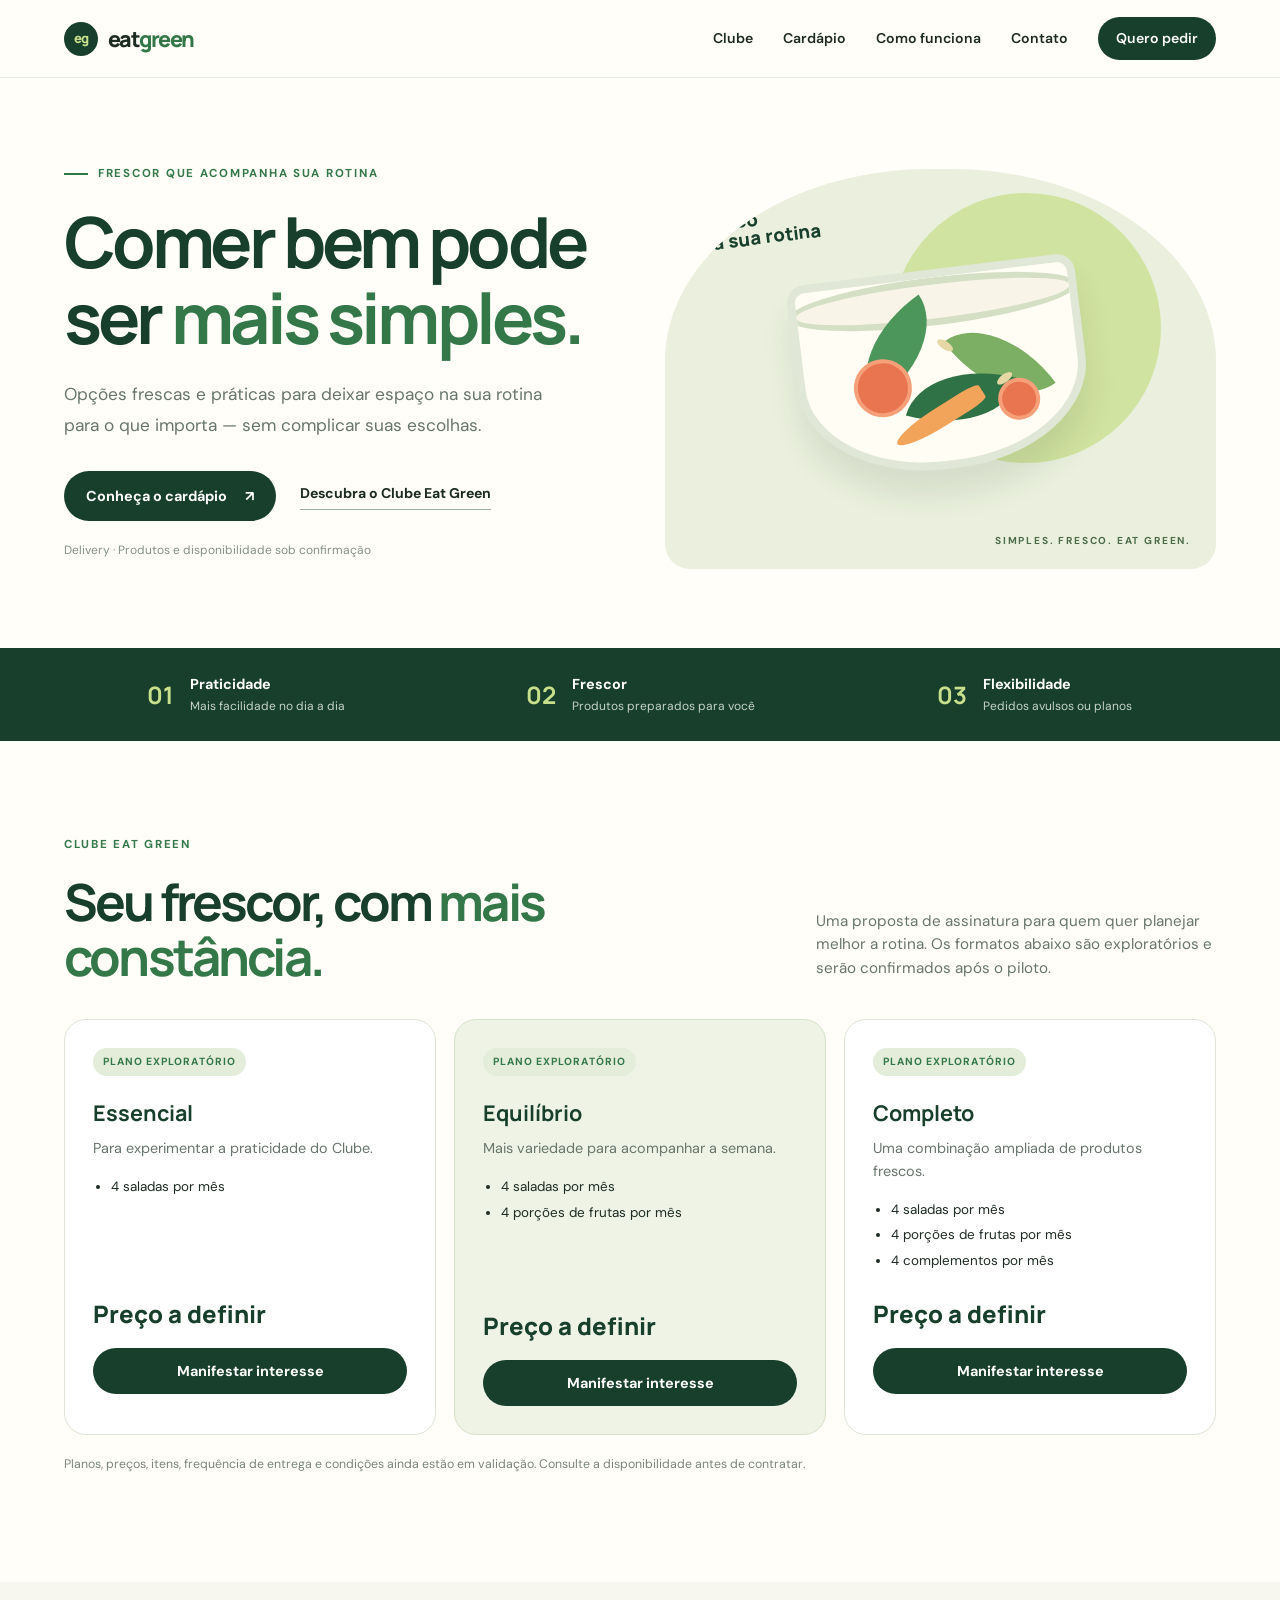
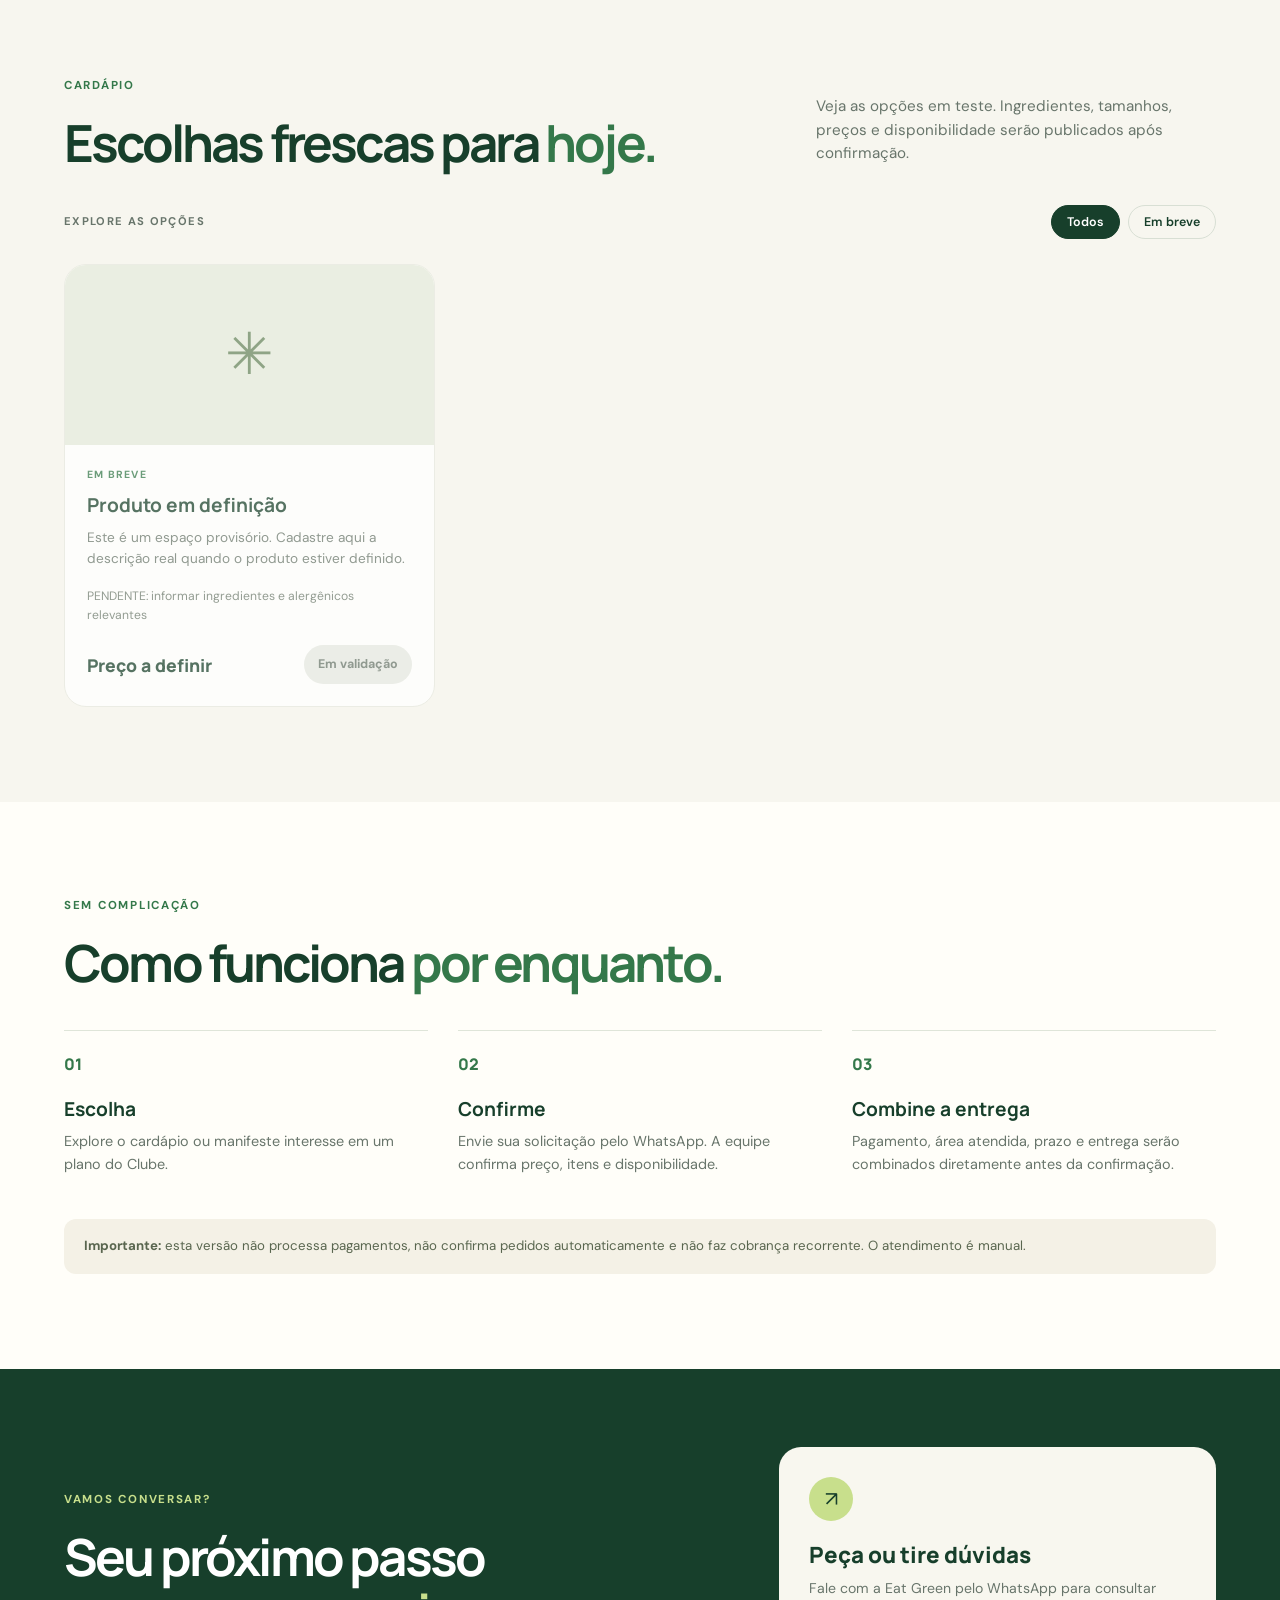
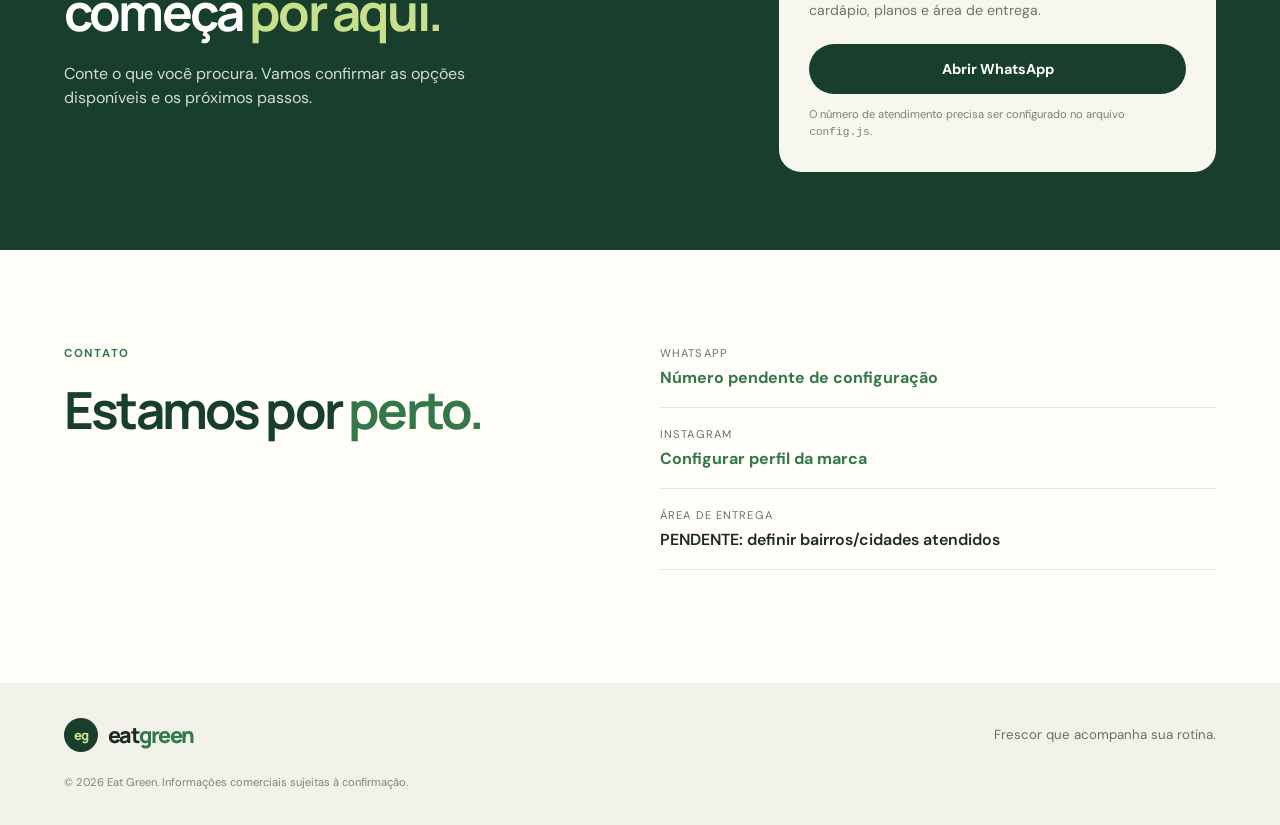
==== index.html @ 0ed33fb6 "Add files via upload" ====
<!doctype html>
<html lang="pt-BR">
<head>
  <meta charset="utf-8">
  <meta name="viewport" content="width=device-width, initial-scale=1">
  <meta name="theme-color" content="#173f2b">
  <meta name="description" content="Eat Green — alimentação fresca para facilitar sua rotina.">
  <title>Eat Green | Fresco, prático, do seu jeito</title>
  <link rel="manifest" href="./manifest.webmanifest">
  <link rel="icon" href="./assets/icon.svg" type="image/svg+xml">
  <link rel="stylesheet" href="./styles.css">
</head>
<body>
  <header class="site-header">
    <a class="brand" href="#inicio" aria-label="Eat Green - início">
      <span class="brand-mark" aria-hidden="true">eg</span>
      <span>eat<span class="brand-green">green</span></span>
    </a>
    <button class="menu-toggle" id="menuToggle" aria-label="Abrir menu" aria-expanded="false">☰</button>
    <nav id="mainNav" class="main-nav">
      <a href="#clube">Clube</a>
      <a href="#cardapio">Cardápio</a>
      <a href="#como-funciona">Como funciona</a>
      <a href="#contato">Contato</a>
      <a class="nav-cta" href="#pedido">Quero pedir</a>
    </nav>
  </header>

  <main>
    <section class="hero section-wrap" id="inicio">
      <div class="hero-copy">
        <p class="eyebrow"><span class="eyebrow-line"></span> FRESCOR QUE ACOMPANHA SUA ROTINA</p>
        <h1>Comer bem pode ser <em>mais simples.</em></h1>
        <p class="hero-text">Opções frescas e práticas para deixar espaço na sua rotina para o que importa — sem complicar suas escolhas.</p>
        <div class="hero-actions">
          <a class="button button-primary" href="#cardapio">Conheça o cardápio <span aria-hidden="true">↗</span></a>
          <a class="text-link" href="#clube">Descubra o Clube Eat Green</a>
        </div>
        <p class="small-note">Delivery · Produtos e disponibilidade sob confirmação</p>
      </div>
      <div class="hero-art" aria-label="Ilustração de uma tigela com folhas e vegetais frescos" role="img">
        <div class="sun-shape"></div>
        <div class="art-label">fresco<br>na sua rotina</div>
        <div class="bowl">
          <div class="leaf leaf-a"></div><div class="leaf leaf-b"></div><div class="leaf leaf-c"></div>
          <div class="tomato tomato-a"></div><div class="tomato tomato-b"></div>
          <div class="carrot"></div><div class="seed seed-a"></div><div class="seed seed-b"></div>
        </div>
        <div class="art-caption">SIMPLES. FRESCO. EAT GREEN.</div>
      </div>
    </section>

    <section class="value-strip">
      <div><span class="value-number">01</span><span><strong>Praticidade</strong><small>Mais facilidade no dia a dia</small></span></div>
      <div><span class="value-number">02</span><span><strong>Frescor</strong><small>Produtos preparados para você</small></span></div>
      <div><span class="value-number">03</span><span><strong>Flexibilidade</strong><small>Pedidos avulsos ou planos</small></span></div>
    </section>

    <section class="section-wrap section-block" id="clube">
      <div class="section-heading">
        <div><p class="eyebrow">CLUBE EAT GREEN</p><h2>Seu frescor, com <em>mais constância.</em></h2></div>
        <p class="section-intro">Uma proposta de assinatura para quem quer planejar melhor a rotina. Os formatos abaixo são exploratórios e serão confirmados após o piloto.</p>
      </div>
      <div class="plan-grid" id="plansGrid" aria-live="polite"></div>
      <p class="disclaimer">Planos, preços, itens, frequência de entrega e condições ainda estão em validação. Consulte a disponibilidade antes de contratar.</p>
    </section>

    <section class="menu-section" id="cardapio">
      <div class="section-wrap section-block">
        <div class="section-heading">
          <div><p class="eyebrow">CARDÁPIO</p><h2>Escolhas frescas para <em>hoje.</em></h2></div>
          <p class="section-intro">Veja as opções em teste. Ingredientes, tamanhos, preços e disponibilidade serão publicados após confirmação.</p>
        </div>
        <div class="filter-row">
          <span class="filter-label">EXPLORE AS OPÇÕES</span>
          <div class="filter-buttons" id="categoryFilters"></div>
        </div>
        <div class="product-grid" id="productsGrid" aria-live="polite"></div>
      </div>
    </section>

    <section class="how-section section-wrap section-block" id="como-funciona">
      <p class="eyebrow">SEM COMPLICAÇÃO</p>
      <h2>Como funciona <em>por enquanto.</em></h2>
      <div class="steps-grid">
        <article class="step"><span>01</span><h3>Escolha</h3><p>Explore o cardápio ou manifeste interesse em um plano do Clube.</p></article>
        <article class="step"><span>02</span><h3>Confirme</h3><p>Envie sua solicitação pelo WhatsApp. A equipe confirma preço, itens e disponibilidade.</p></article>
        <article class="step"><span>03</span><h3>Combine a entrega</h3><p>Pagamento, área atendida, prazo e entrega serão combinados diretamente antes da confirmação.</p></article>
      </div>
      <div class="notice"><strong>Importante:</strong> esta versão não processa pagamentos, não confirma pedidos automaticamente e não faz cobrança recorrente. O atendimento é manual.</div>
    </section>

    <section class="order-section" id="pedido">
      <div class="section-wrap order-inner">
        <div><p class="eyebrow">VAMOS CONVERSAR?</p><h2>Seu próximo passo<br>começa <em>por aqui.</em></h2><p>Conte o que você procura. Vamos confirmar as opções disponíveis e os próximos passos.</p></div>
        <div class="order-card"><div class="order-icon">↗</div><h3>Peça ou tire dúvidas</h3><p>Fale com a Eat Green pelo WhatsApp para consultar cardápio, planos e área de entrega.</p><a class="button button-light" id="mainWhatsApp" href="#" target="_blank" rel="noopener">Abrir WhatsApp</a><small>O número de atendimento precisa ser configurado no arquivo <code>config.js</code>.</small></div>
      </div>
    </section>

    <section class="contact-section section-wrap section-block" id="contato">
      <div><p class="eyebrow">CONTATO</p><h2>Estamos por <em>perto.</em></h2></div>
      <div class="contact-details"><p><span>WhatsApp</span><a id="contactWhatsApp" href="#">Configurar número de atendimento</a></p><p><span>Instagram</span><a id="instagramLink" href="#" target="_blank" rel="noopener">Configurar perfil da marca</a></p><p><span>Área de entrega</span><strong id="deliveryArea">Informação pendente</strong></p></div>
    </section>
  </main>

  <footer class="site-footer"><a class="brand footer-brand" href="#inicio"><span class="brand-mark">eg</span><span>eat<span class="brand-green">green</span></span></a><p>Frescor que acompanha sua rotina.</p><small>© <span id="year"></span> Eat Green. Informações comerciais sujeitas à confirmação.</small></footer>
  <script src="./config.js"></script>
  <script src="./app.js"></script>
</body>
</html>
---- styles.css ----
@import url('https://fonts.googleapis.com/css2?family=DM+Sans:wght@400;500;600;700&family=Manrope:wght@400;500;600;700;800&display=swap');
:root{--forest:#173f2b;--green:#34784a;--lime:#c8df8c;--cream:#f7f6ef;--paper:#fffef9;--ink:#1d2b22;--muted:#68756b;--line:#dfe5d9;--orange:#f1a45d;--radius:22px}
*{box-sizing:border-box}html{scroll-behavior:smooth;scroll-padding-top:85px}body{margin:0;background:var(--paper);color:var(--ink);font-family:'DM Sans',Arial,sans-serif;line-height:1.55}a{color:inherit;text-decoration:none}.site-header{height:78px;padding:0 max(5vw,24px);display:flex;align-items:center;justify-content:space-between;background:rgba(255,254,249,.95);border-bottom:1px solid #e9ece5;position:sticky;top:0;z-index:10;backdrop-filter:blur(12px)}.brand{display:flex;align-items:center;gap:10px;font-family:Manrope,sans-serif;font-weight:800;font-size:1.35rem;letter-spacing:-.07em}.brand-green{color:var(--green)}.brand-mark{display:grid;place-items:center;background:var(--forest);color:var(--lime);border-radius:50%;width:34px;height:34px;font-size:.82rem;letter-spacing:-.08em}.main-nav{display:flex;align-items:center;gap:30px;font-size:.88rem;font-weight:600}.main-nav a:not(.nav-cta):hover,.text-link:hover{color:var(--green)}.nav-cta{background:var(--forest);color:white;padding:11px 18px;border-radius:99px}.menu-toggle{display:none;border:0;background:none;font-size:1.5rem;color:var(--forest)}.section-wrap{width:min(1160px,90%);margin-inline:auto}.hero{min-height:570px;padding:76px 0 65px;display:grid;grid-template-columns:1fr 1fr;align-items:center;gap:50px}.eyebrow{display:flex;align-items:center;gap:10px;font-size:.72rem;font-weight:700;letter-spacing:.15em;color:var(--green);margin:0 0 20px}.eyebrow-line{height:2px;width:24px;background:var(--green)}h1,h2,h3,p{margin-top:0}h1,h2{font-family:Manrope,sans-serif;letter-spacing:-.055em;line-height:1.08;color:var(--forest)}h1{font-size:clamp(3rem,5.5vw,5.2rem);max-width:590px;margin-bottom:24px}h1 em,h2 em{font-style:normal;color:var(--green)}.hero-text{font-size:1.08rem;max-width:480px;color:var(--muted);line-height:1.8}.hero-actions{display:flex;align-items:center;gap:24px;flex-wrap:wrap;margin:30px 0 20px}.button{display:inline-flex;align-items:center;justify-content:center;gap:18px;border-radius:100px;padding:14px 22px;font-weight:700;font-size:.9rem;transition:transform .2s,background .2s}.button:hover{transform:translateY(-2px)}.button-primary{background:var(--forest);color:white}.button-primary:hover{background:var(--green)}.text-link{font-weight:700;font-size:.88rem;border-bottom:1px solid #9eafa0;padding-bottom:4px}.small-note{font-size:.75rem;color:#849086}.hero-art{min-height:400px;background:#eaf0dd;border-radius:48% 48% 25px 25px;position:relative;display:grid;place-items:center;overflow:hidden}.sun-shape{position:absolute;width:270px;height:270px;border-radius:50%;background:var(--lime);right:10%;top:6%;opacity:.75}.bowl{position:relative;width:290px;height:200px;background:#fffdf4;border:8px solid #e1e7d6;border-radius:18px 18px 48% 48%;transform:rotate(-7deg);box-shadow:0 25px 30px #233b251a;z-index:2;overflow:hidden}.bowl:after{content:"";position:absolute;left:-8px;right:-8px;top:0;height:34px;border-radius:50%;background:#f8f5e8;border:7px solid #d5dfc6}.leaf{position:absolute;background:#4d965b;border-radius:100% 0 100% 0;width:100px;height:65px;z-index:2}.leaf-a{top:35px;left:45px;transform:rotate(-28deg)}.leaf-b{top:60px;right:28px;transform:rotate(60deg);background:#7caf64}.leaf-c{top:90px;left:105px;transform:rotate(22deg);background:#2f7245}.tomato{position:absolute;width:58px;height:58px;border-radius:50%;background:#e87550;z-index:3;border:4px solid #f6a079}.tomato-a{top:75px;left:48px}.tomato-b{top:110px;right:42px;width:42px;height:42px}.carrot{position:absolute;z-index:3;width:100px;height:20px;background:#f3a45b;transform:rotate(-25deg);top:130px;left:80px;border-radius:50% 20% 20% 50%}.seed{position:absolute;width:18px;height:8px;background:#e6d8a5;border-radius:100%;z-index:4}.seed-a{top:65px;left:135px;transform:rotate(40deg)}.seed-b{top:105px;left:190px;transform:rotate(-30deg)}.art-label{position:absolute;top:40px;left:35px;color:var(--forest);font:800 1.15rem/1.05 Manrope,sans-serif;transform:rotate(-7deg);z-index:4}.art-caption{position:absolute;bottom:20px;right:25px;font-size:.63rem;font-weight:700;letter-spacing:.18em;color:#4c6b4b}.value-strip{background:var(--forest);color:white;padding:25px max(5vw,24px);display:grid;grid-template-columns:repeat(3,1fr);gap:30px}.value-strip>div{display:flex;align-items:center;gap:16px;justify-content:center}.value-number{color:var(--lime);font:700 1.5rem Manrope,sans-serif}.value-strip strong,.value-strip small{display:block}.value-strip strong{font-size:.9rem}.value-strip small{color:#c6d3c6;font-size:.75rem;margin-top:2px}.section-block{padding-top:95px;padding-bottom:95px}.section-heading{display:flex;align-items:end;justify-content:space-between;gap:50px;margin-bottom:35px}.section-heading h2,.how-section h2,.contact-section h2,.order-inner h2{font-size:clamp(2.3rem,4vw,3.5rem);margin-bottom:0}.section-intro{max-width:400px;color:var(--muted);font-size:.95rem;margin-bottom:4px}.plan-grid{display:grid;grid-template-columns:repeat(3,1fr);gap:18px}.plan-card{border:1px solid var(--line);border-radius:var(--radius);padding:28px;background:white;display:flex;flex-direction:column;min-height:280px}.plan-card.featured{background:#eef3e6;border-color:#d6e2c7}.plan-top{display:flex;justify-content:space-between;align-items:center;gap:8px}.plan-tag{font-size:.65rem;letter-spacing:.1em;font-weight:700;color:var(--green);background:#e3edda;border-radius:99px;padding:6px 10px}.plan-card h3{font:700 1.35rem Manrope,sans-serif;color:var(--forest);margin:22px 0 10px}.plan-card p{color:var(--muted);font-size:.9rem}.plan-includes{font-size:.84rem;line-height:1.9;padding-left:18px;margin:0 0 24px}.plan-price{font:800 1.5rem Manrope,sans-serif;color:var(--forest);margin-top:auto}.plan-price small{font:400 .75rem 'DM Sans',sans-serif;color:var(--muted)}.plan-card .button{margin-top:18px;width:100%;padding:12px}.disclaimer{font-size:.77rem;color:#7a857b;margin-top:20px}.menu-section{background:var(--cream)}.filter-row{display:flex;justify-content:space-between;align-items:center;gap:20px;margin-bottom:25px}.filter-label{font-size:.7rem;font-weight:700;letter-spacing:.12em;color:var(--muted)}.filter-buttons{display:flex;gap:8px;flex-wrap:wrap}.filter-button{border:1px solid #d8dfd4;background:transparent;color:var(--forest);padding:8px 15px;border-radius:99px;font:600 .78rem 'DM Sans',sans-serif;cursor:pointer}.filter-button.active,.filter-button:hover{background:var(--forest);color:white;border-color:var(--forest)}.product-grid{display:grid;grid-template-columns:repeat(3,1fr);gap:20px}.product-card{background:white;border:1px solid #e6e8df;border-radius:var(--radius);overflow:hidden;display:flex;flex-direction:column}.product-image{height:180px;background:#e5ebdc;display:grid;place-items:center;overflow:hidden}.product-image img{width:100%;height:100%;object-fit:cover}.placeholder-art{font-size:3.6rem;color:#66845c}.product-body{padding:22px;display:flex;flex-direction:column;flex:1}.product-category{font-size:.65rem;font-weight:700;letter-spacing:.12em;color:var(--green);text-transform:uppercase}.product-body h3{font:700 1.2rem Manrope,sans-serif;color:var(--forest);margin:9px 0}.product-body p{font-size:.85rem;color:var(--muted);margin-bottom:18px}.product-meta{font-size:.76rem;color:#6c796d;margin-bottom:20px}.product-bottom{display:flex;align-items:center;justify-content:space-between;gap:10px;margin-top:auto}.product-price{font:800 1.1rem Manrope,sans-serif;color:var(--forest)}.product-bottom .button{padding:10px 14px;font-size:.78rem}.product-card.unavailable{opacity:.72}.product-card.unavailable .button{background:#e6e9e3;color:#68756b;pointer-events:none}.empty-state{color:var(--muted);padding:35px;border:1px dashed var(--line);border-radius:var(--radius);grid-column:1/-1}.how-section h2{margin-bottom:40px}.steps-grid{display:grid;grid-template-columns:repeat(3,1fr);gap:30px}.step{border-top:1px solid var(--line);padding-top:22px}.step>span{font:800 1rem Manrope,sans-serif;color:var(--green)}.step h3{font:700 1.2rem Manrope,sans-serif;color:var(--forest);margin:18px 0 8px}.step p{color:var(--muted);font-size:.9rem}.notice{margin-top:30px;background:#f4f1e6;border-radius:12px;padding:17px 20px;color:#59664f;font-size:.83rem}.order-section{background:var(--forest);color:white}.order-inner{padding-top:78px;padding-bottom:78px;display:grid;grid-template-columns:1.2fr .8fr;gap:60px;align-items:center}.order-inner .eyebrow{color:var(--lime)}.order-inner h2{color:white}.order-inner h2 em{color:var(--lime)}.order-inner>div:first-child>p:last-child{color:#d1ddd1;max-width:430px;margin-top:22px}.order-card{background:#f8f7ef;color:var(--forest);border-radius:var(--radius);padding:30px}.order-icon{width:44px;height:44px;background:var(--lime);display:grid;place-items:center;border-radius:50%;font-size:1.3rem}.order-card h3{font:800 1.4rem Manrope,sans-serif;margin:18px 0 8px}.order-card p{font-size:.88rem;color:var(--muted)}.button-light{background:var(--forest);color:white;width:100%;margin:8px 0 12px}.order-card small{display:block;font-size:.7rem;color:#778275}.contact-section{display:grid;grid-template-columns:1fr 1fr;gap:40px}.contact-details p{border-bottom:1px solid var(--line);padding:0 0 16px;margin-bottom:18px}.contact-details span,.contact-details strong,.contact-details a{display:block}.contact-details span{font-size:.7rem;color:var(--muted);text-transform:uppercase;letter-spacing:.1em;margin-bottom:4px}.contact-details a{font-weight:700;color:var(--green)}.contact-details strong{font-weight:600}.site-footer{background:#f1f2e9;padding:35px max(5vw,24px);display:grid;grid-template-columns:1fr 1fr;align-items:center;gap:12px}.footer-brand{width:max-content}.site-footer p{margin:0;color:#657364;font-size:.83rem;text-align:right}.site-footer small{grid-column:1/-1;color:#7b857b;font-size:.7rem;margin-top:10px}
@media(max-width:800px){.site-header{height:68px}.menu-toggle{display:block}.main-nav{display:none;position:absolute;left:0;right:0;top:68px;background:var(--paper);padding:20px 5%;border-bottom:1px solid var(--line);flex-direction:column;align-items:stretch;gap:18px}.main-nav.open{display:flex}.main-nav .nav-cta{text-align:center}.hero{grid-template-columns:1fr;padding-top:55px;gap:35px}.hero-art{min-height:340px;grid-row:1}.hero-copy{grid-row:2}.hero h1{font-size:clamp(2.8rem,11vw,4.4rem)}.value-strip{grid-template-columns:1fr;gap:18px;padding-top:25px;padding-bottom:25px}.value-strip>div{justify-content:flex-start}.section-block{padding-top:65px;padding-bottom:65px}.section-heading{display:block}.section-intro{margin-top:20px}.plan-grid,.product-grid{grid-template-columns:1fr 1fr}.steps-grid{gap:18px}.order-inner{grid-template-columns:1fr;gap:30px;padding-top:60px;padding-bottom:60px}.contact-section{grid-template-columns:1fr;gap:25px}}
@media(max-width:520px){.section-wrap{width:88%}.hero{padding-top:35px}.hero-art{min-height:290px}.bowl{transform:scale(.82) rotate(-7deg)}.art-label{top:25px;left:22px}.section-heading h2,.how-section h2,.contact-section h2,.order-inner h2{font-size:2.35rem}.plan-grid,.product-grid,.steps-grid{grid-template-columns:1fr}.filter-row{align-items:flex-start;flex-direction:column}.plan-card{min-height:unset}.site-footer{grid-template-columns:1fr}.site-footer p{text-align:left}.site-footer small{grid-column:auto}.hero-actions{align-items:flex-start;flex-direction:column;gap:16px}.order-card{padding:24px}}
@media(prefers-reduced-motion:reduce){html{scroll-behavior:auto}*,*:before,*:after{transition:none!important}}
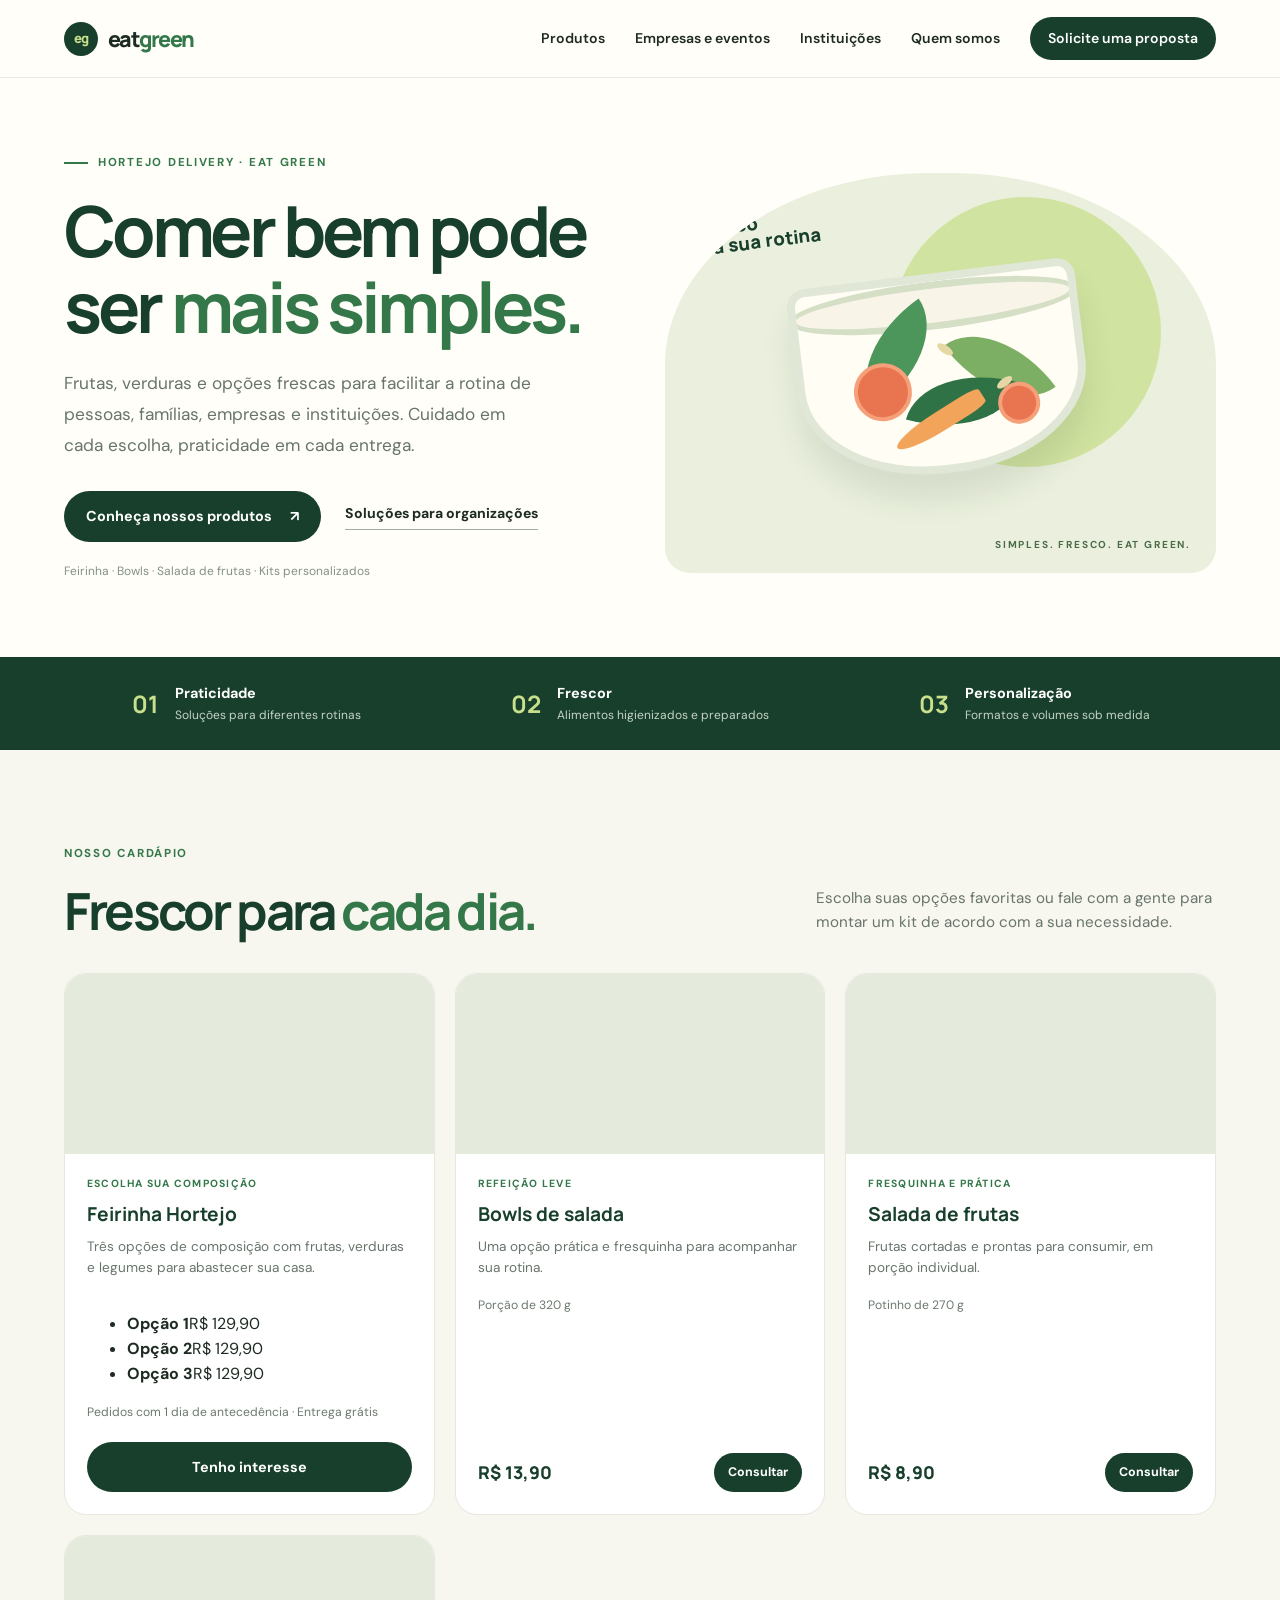
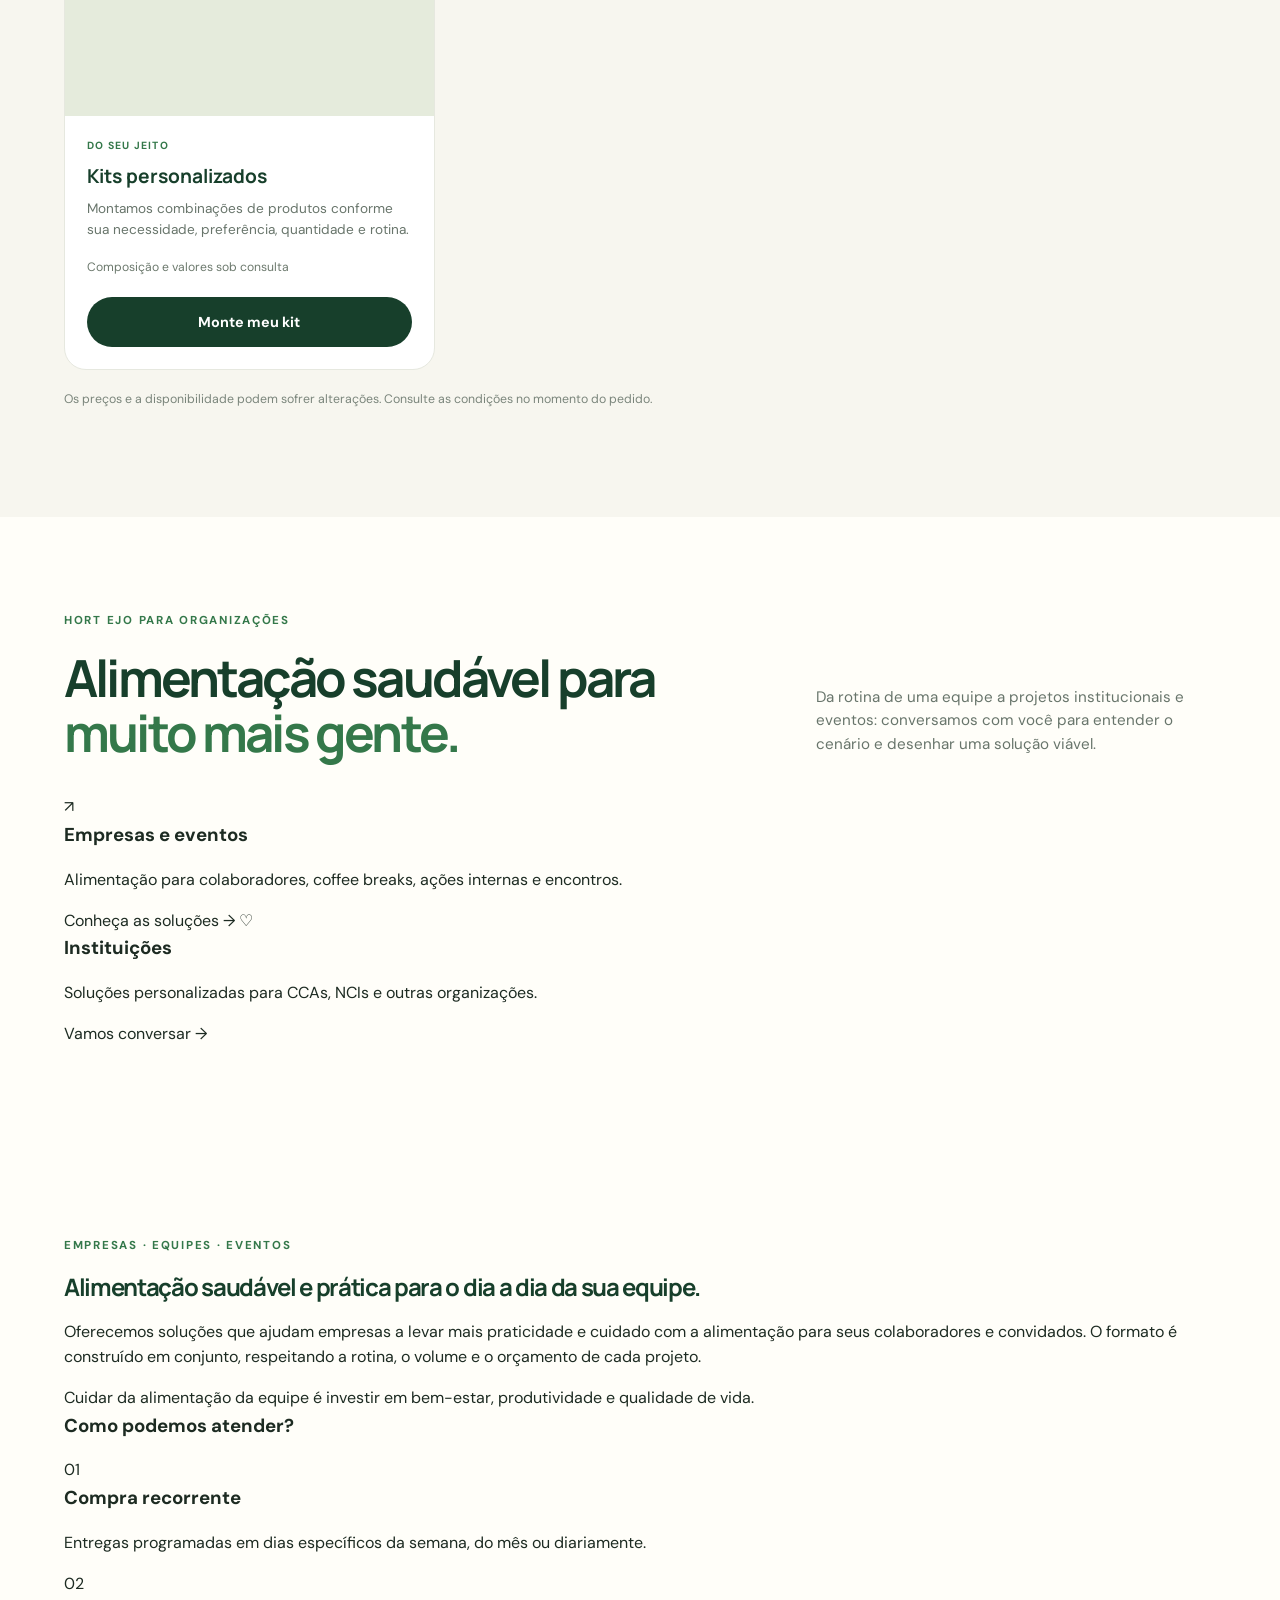
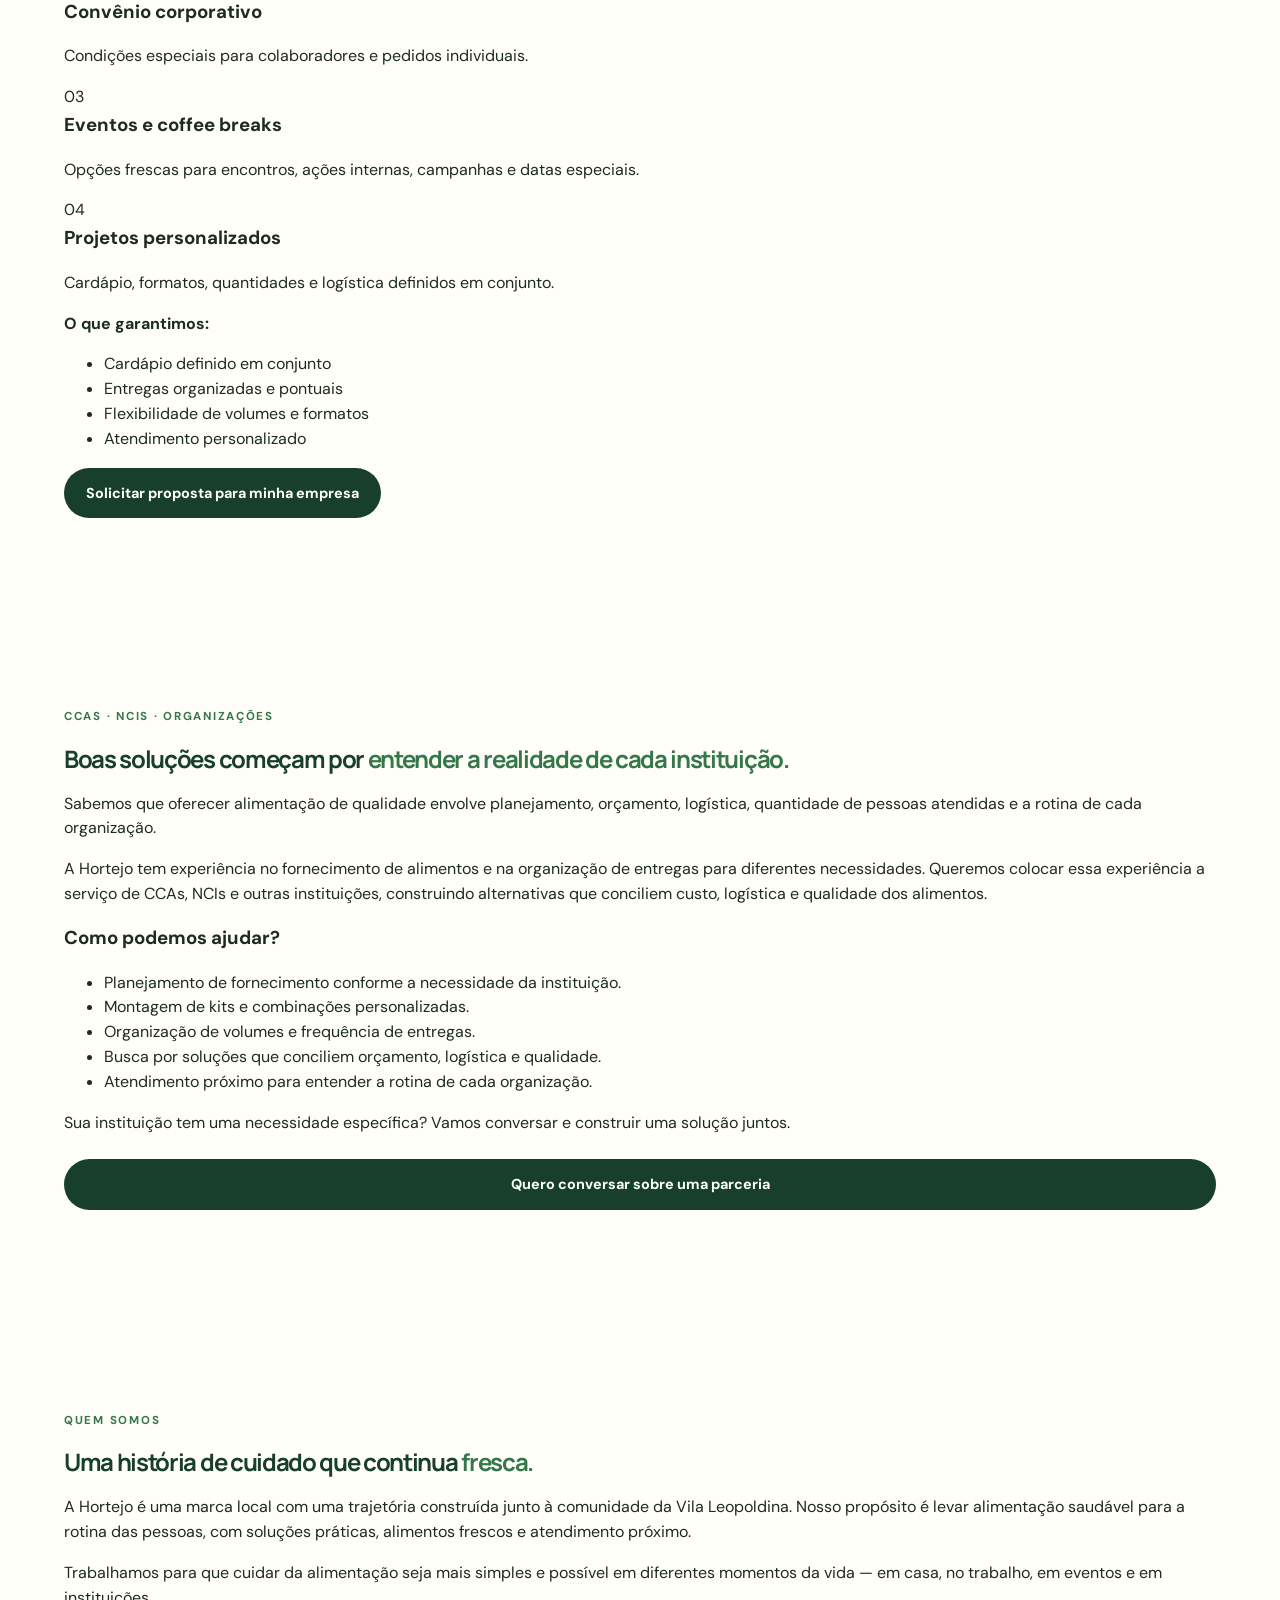
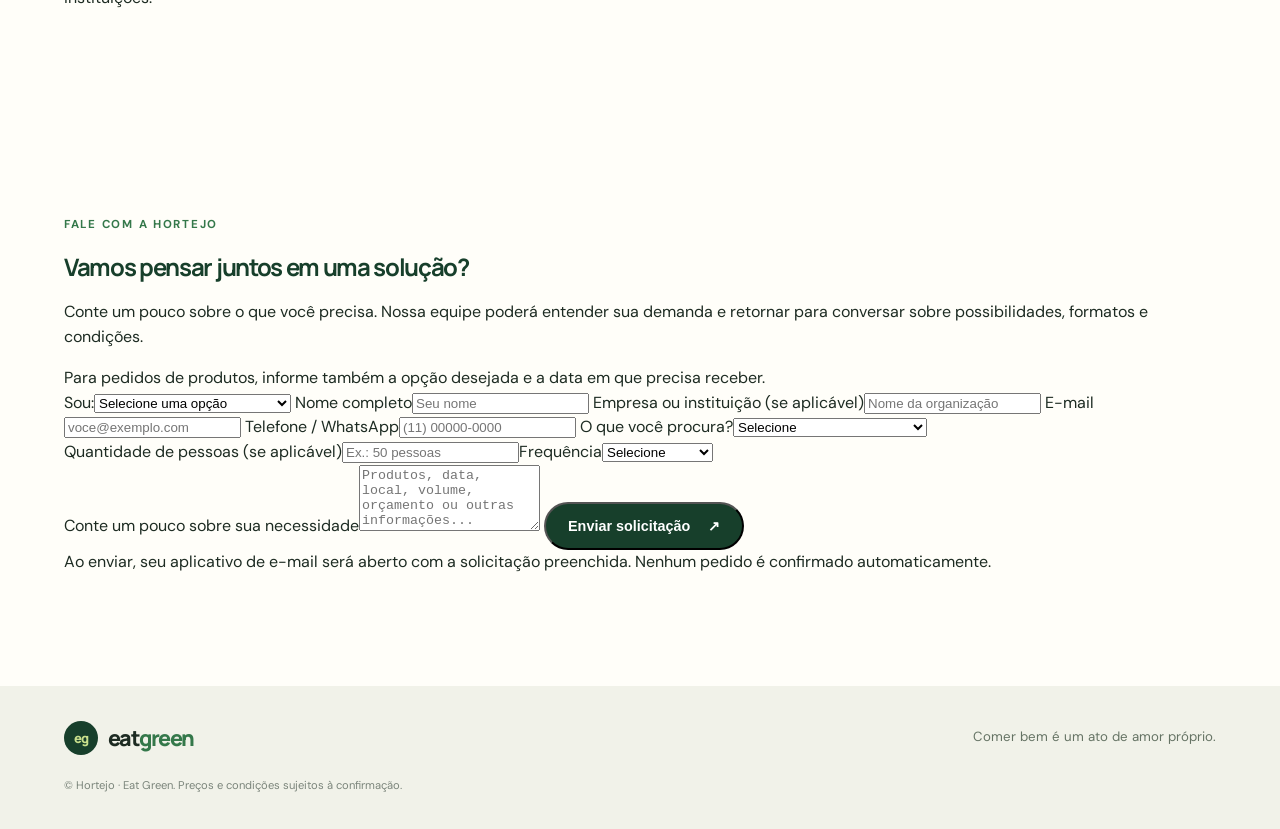
==== commit 86b9cd73: "Reestrutura site Eat Green para produtos e soluções comerciais" ====
--- a/index.html
+++ b/index.html
@@ -4,107 +4,133 @@
   <meta charset="utf-8">
   <meta name="viewport" content="width=device-width, initial-scale=1">
   <meta name="theme-color" content="#173f2b">
-  <meta name="description" content="Eat Green — alimentação fresca para facilitar sua rotina.">
-  <title>Eat Green | Fresco, prático, do seu jeito</title>
+  <meta name="description" content="Hortejo Eat Green: feirinha, bowls, saladas de frutas e soluções de alimentação para pessoas, empresas, eventos e instituições.">
+  <title>Eat Green | Comer bem pode ser mais simples</title>
   <link rel="manifest" href="./manifest.webmanifest">
   <link rel="icon" href="./assets/icon.svg" type="image/svg+xml">
   <link rel="stylesheet" href="./styles.css">
 </head>
 <body>
   <header class="site-header">
-    <a class="brand" href="#inicio" aria-label="Eat Green - início">
-      <span class="brand-mark" aria-hidden="true">eg</span>
-      <span>eat<span class="brand-green">green</span></span>
-    </a>
+    <a class="brand" href="#inicio" aria-label="Eat Green - início"><span class="brand-mark">eg</span><span>eat<span class="brand-green">green</span></span></a>
     <button class="menu-toggle" id="menuToggle" aria-label="Abrir menu" aria-expanded="false">☰</button>
     <nav id="mainNav" class="main-nav">
-      <a href="#clube">Clube</a>
-      <a href="#cardapio">Cardápio</a>
-      <a href="#como-funciona">Como funciona</a>
-      <a href="#contato">Contato</a>
-      <a class="nav-cta" href="#pedido">Quero pedir</a>
+      <a href="#produtos">Produtos</a>
+      <a href="#empresas">Empresas e eventos</a>
+      <a href="#instituicoes">Instituições</a>
+      <a href="#historia">Quem somos</a>
+      <a class="nav-cta" href="#proposta">Solicite uma proposta</a>
     </nav>
   </header>
 
   <main>
     <section class="hero section-wrap" id="inicio">
       <div class="hero-copy">
-        <p class="eyebrow"><span class="eyebrow-line"></span> FRESCOR QUE ACOMPANHA SUA ROTINA</p>
+        <p class="eyebrow"><span class="eyebrow-line"></span> HORTEJO DELIVERY · EAT GREEN</p>
         <h1>Comer bem pode ser <em>mais simples.</em></h1>
-        <p class="hero-text">Opções frescas e práticas para deixar espaço na sua rotina para o que importa — sem complicar suas escolhas.</p>
+        <p class="hero-text">Frutas, verduras e opções frescas para facilitar a rotina de pessoas, famílias, empresas e instituições. Cuidado em cada escolha, praticidade em cada entrega.</p>
         <div class="hero-actions">
-          <a class="button button-primary" href="#cardapio">Conheça o cardápio <span aria-hidden="true">↗</span></a>
-          <a class="text-link" href="#clube">Descubra o Clube Eat Green</a>
+          <a class="button button-primary" href="#produtos">Conheça nossos produtos <span aria-hidden="true">↗</span></a>
+          <a class="text-link" href="#solucoes">Soluções para organizações</a>
         </div>
-        <p class="small-note">Delivery · Produtos e disponibilidade sob confirmação</p>
+        <p class="small-note">Feirinha · Bowls · Salada de frutas · Kits personalizados</p>
       </div>
       <div class="hero-art" aria-label="Ilustração de uma tigela com folhas e vegetais frescos" role="img">
-        <div class="sun-shape"></div>
-        <div class="art-label">fresco<br>na sua rotina</div>
-        <div class="bowl">
-          <div class="leaf leaf-a"></div><div class="leaf leaf-b"></div><div class="leaf leaf-c"></div>
-          <div class="tomato tomato-a"></div><div class="tomato tomato-b"></div>
-          <div class="carrot"></div><div class="seed seed-a"></div><div class="seed seed-b"></div>
-        </div>
+        <div class="sun-shape"></div><div class="art-label">fresco<br>na sua rotina</div>
+        <div class="bowl"><div class="leaf leaf-a"></div><div class="leaf leaf-b"></div><div class="leaf leaf-c"></div><div class="tomato tomato-a"></div><div class="tomato tomato-b"></div><div class="carrot"></div><div class="seed seed-a"></div><div class="seed seed-b"></div></div>
         <div class="art-caption">SIMPLES. FRESCO. EAT GREEN.</div>
       </div>
     </section>
 
     <section class="value-strip">
-      <div><span class="value-number">01</span><span><strong>Praticidade</strong><small>Mais facilidade no dia a dia</small></span></div>
-      <div><span class="value-number">02</span><span><strong>Frescor</strong><small>Produtos preparados para você</small></span></div>
-      <div><span class="value-number">03</span><span><strong>Flexibilidade</strong><small>Pedidos avulsos ou planos</small></span></div>
+      <div><span class="value-number">01</span><span><strong>Praticidade</strong><small>Soluções para diferentes rotinas</small></span></div>
+      <div><span class="value-number">02</span><span><strong>Frescor</strong><small>Alimentos higienizados e preparados</small></span></div>
+      <div><span class="value-number">03</span><span><strong>Personalização</strong><small>Formatos e volumes sob medida</small></span></div>
     </section>
 
-    <section class="section-wrap section-block" id="clube">
-      <div class="section-heading">
-        <div><p class="eyebrow">CLUBE EAT GREEN</p><h2>Seu frescor, com <em>mais constância.</em></h2></div>
-        <p class="section-intro">Uma proposta de assinatura para quem quer planejar melhor a rotina. Os formatos abaixo são exploratórios e serão confirmados após o piloto.</p>
-      </div>
-      <div class="plan-grid" id="plansGrid" aria-live="polite"></div>
-      <p class="disclaimer">Planos, preços, itens, frequência de entrega e condições ainda estão em validação. Consulte a disponibilidade antes de contratar.</p>
-    </section>
-
-    <section class="menu-section" id="cardapio">
+    <section class="menu-section" id="produtos">
       <div class="section-wrap section-block">
-        <div class="section-heading">
-          <div><p class="eyebrow">CARDÁPIO</p><h2>Escolhas frescas para <em>hoje.</em></h2></div>
-          <p class="section-intro">Veja as opções em teste. Ingredientes, tamanhos, preços e disponibilidade serão publicados após confirmação.</p>
+        <div class="section-heading"><div><p class="eyebrow">NOSSO CARDÁPIO</p><h2>Frescor para <em>cada dia.</em></h2></div><p class="section-intro">Escolha suas opções favoritas ou fale com a gente para montar um kit de acordo com a sua necessidade.</p></div>
+        <div class="product-grid product-grid-featured">
+          <article class="product-card">
+            <div class="product-image"><img src="./assets/feirinha.jpg" alt="Seleção de frutas, verduras e legumes frescos" loading="lazy" onerror="this.style.display='none';this.parentElement.classList.add('image-fallback')"></div>
+            <div class="product-body"><span class="product-category">ESCOLHA SUA COMPOSIÇÃO</span><h3>Feirinha Hortejo</h3><p>Três opções de composição com frutas, verduras e legumes para abastecer sua casa.</p><ul class="product-options"><li><strong>Opção 1</strong><span>R$ 129,90</span></li><li><strong>Opção 2</strong><span>R$ 129,90</span></li><li><strong>Opção 3</strong><span>R$ 129,90</span></li></ul><div class="product-meta">Pedidos com 1 dia de antecedência · Entrega grátis</div><a class="button button-primary product-link" href="#proposta" data-interest="Feirinha Hortejo">Tenho interesse</a></div>
+          </article>
+          <article class="product-card">
+            <div class="product-image image-salad" role="img" aria-label="Bowls de salada fresca"></div>
+            <div class="product-body"><span class="product-category">REFEIÇÃO LEVE</span><h3>Bowls de salada</h3><p>Uma opção prática e fresquinha para acompanhar sua rotina.</p><div class="product-meta">Porção de 320 g</div><div class="product-bottom"><span class="product-price">R$ 13,90</span><a class="button button-primary product-link" href="#proposta" data-interest="Bowls de salada">Consultar</a></div></div>
+          </article>
+          <article class="product-card">
+            <div class="product-image image-fruit" role="img" aria-label="Potinhos de salada de frutas"></div>
+            <div class="product-body"><span class="product-category">FRESQUINHA E PRÁTICA</span><h3>Salada de frutas</h3><p>Frutas cortadas e prontas para consumir, em porção individual.</p><div class="product-meta">Potinho de 270 g</div><div class="product-bottom"><span class="product-price">R$ 8,90</span><a class="button button-primary product-link" href="#proposta" data-interest="Salada de frutas">Consultar</a></div></div>
+          </article>
+          <article class="product-card">
+            <div class="product-image image-kits" role="img" aria-label="Kit personalizado com alimentos frescos"></div>
+            <div class="product-body"><span class="product-category">DO SEU JEITO</span><h3>Kits personalizados</h3><p>Montamos combinações de produtos conforme sua necessidade, preferência, quantidade e rotina.</p><div class="product-meta">Composição e valores sob consulta</div><a class="button button-primary product-link" href="#proposta" data-interest="Kit personalizado">Monte meu kit</a></div>
+          </article>
         </div>
-        <div class="filter-row">
-          <span class="filter-label">EXPLORE AS OPÇÕES</span>
-          <div class="filter-buttons" id="categoryFilters"></div>
-        </div>
-        <div class="product-grid" id="productsGrid" aria-live="polite"></div>
+        <p class="disclaimer">Os preços e a disponibilidade podem sofrer alterações. Consulte as condições no momento do pedido.</p>
       </div>
     </section>
 
-    <section class="how-section section-wrap section-block" id="como-funciona">
-      <p class="eyebrow">SEM COMPLICAÇÃO</p>
-      <h2>Como funciona <em>por enquanto.</em></h2>
-      <div class="steps-grid">
-        <article class="step"><span>01</span><h3>Escolha</h3><p>Explore o cardápio ou manifeste interesse em um plano do Clube.</p></article>
-        <article class="step"><span>02</span><h3>Confirme</h3><p>Envie sua solicitação pelo WhatsApp. A equipe confirma preço, itens e disponibilidade.</p></article>
-        <article class="step"><span>03</span><h3>Combine a entrega</h3><p>Pagamento, área atendida, prazo e entrega serão combinados diretamente antes da confirmação.</p></article>
-      </div>
-      <div class="notice"><strong>Importante:</strong> esta versão não processa pagamentos, não confirma pedidos automaticamente e não faz cobrança recorrente. O atendimento é manual.</div>
-    </section>
-
-    <section class="order-section" id="pedido">
-      <div class="section-wrap order-inner">
-        <div><p class="eyebrow">VAMOS CONVERSAR?</p><h2>Seu próximo passo<br>começa <em>por aqui.</em></h2><p>Conte o que você procura. Vamos confirmar as opções disponíveis e os próximos passos.</p></div>
-        <div class="order-card"><div class="order-icon">↗</div><h3>Peça ou tire dúvidas</h3><p>Fale com a Eat Green pelo WhatsApp para consultar cardápio, planos e área de entrega.</p><a class="button button-light" id="mainWhatsApp" href="#" target="_blank" rel="noopener">Abrir WhatsApp</a><small>O número de atendimento precisa ser configurado no arquivo <code>config.js</code>.</small></div>
+    <section class="section-wrap section-block" id="solucoes">
+      <div class="section-heading"><div><p class="eyebrow">HORT EJO PARA ORGANIZAÇÕES</p><h2>Alimentação saudável para <em>muito mais gente.</em></h2></div><p class="section-intro">Da rotina de uma equipe a projetos institucionais e eventos: conversamos com você para entender o cenário e desenhar uma solução viável.</p></div>
+      <div class="audience-grid">
+        <a class="audience-card" href="#empresas"><span class="audience-icon">↗</span><h3>Empresas e eventos</h3><p>Alimentação para colaboradores, coffee breaks, ações internas e encontros.</p><span class="audience-more">Conheça as soluções →</span></a>
+        <a class="audience-card" href="#instituicoes"><span class="audience-icon">♡</span><h3>Instituições</h3><p>Soluções personalizadas para CCAs, NCIs e outras organizações.</p><span class="audience-more">Vamos conversar →</span></a>
       </div>
     </section>
 
-    <section class="contact-section section-wrap section-block" id="contato">
-      <div><p class="eyebrow">CONTATO</p><h2>Estamos por <em>perto.</em></h2></div>
-      <div class="contact-details"><p><span>WhatsApp</span><a id="contactWhatsApp" href="#">Configurar número de atendimento</a></p><p><span>Instagram</span><a id="instagramLink" href="#" target="_blank" rel="noopener">Configurar perfil da marca</a></p><p><span>Área de entrega</span><strong id="deliveryArea">Informação pendente</strong></p></div>
+    <section class="business-section" id="empresas">
+      <div class="section-wrap section-block">
+        <p class="eyebrow">EMPRESAS · EQUIPES · EVENTOS</p>
+        <div class="business-intro"><div><h2>Alimentação saudável e prática para o dia a dia da sua equipe.</h2><p>Oferecemos soluções que ajudam empresas a levar mais praticidade e cuidado com a alimentação para seus colaboradores e convidados. O formato é construído em conjunto, respeitando a rotina, o volume e o orçamento de cada projeto.</p></div><div class="business-highlight">Cuidar da alimentação da equipe é investir em bem-estar, produtividade e qualidade de vida.</div></div>
+        <h3 class="subheading">Como podemos atender?</h3>
+        <div class="service-grid">
+          <article><span>01</span><h3>Compra recorrente</h3><p>Entregas programadas em dias específicos da semana, do mês ou diariamente.</p></article>
+          <article><span>02</span><h3>Convênio corporativo</h3><p>Condições especiais para colaboradores e pedidos individuais.</p></article>
+          <article><span>03</span><h3>Eventos e coffee breaks</h3><p>Opções frescas para encontros, ações internas, campanhas e datas especiais.</p></article>
+          <article><span>04</span><h3>Projetos personalizados</h3><p>Cardápio, formatos, quantidades e logística definidos em conjunto.</p></article>
+        </div>
+        <div class="guarantees"><strong>O que garantimos:</strong><ul><li>Cardápio definido em conjunto</li><li>Entregas organizadas e pontuais</li><li>Flexibilidade de volumes e formatos</li><li>Atendimento personalizado</li></ul></div>
+        <a class="button button-primary" href="#proposta" data-audience="Empresa ou evento">Solicitar proposta para minha empresa</a>
+      </div>
+    </section>
+
+    <section class="institution-section" id="instituicoes">
+      <div class="section-wrap section-block">
+        <p class="eyebrow">CCAS · NCIS · ORGANIZAÇÕES</p>
+        <h2>Boas soluções começam por <em>entender a realidade de cada instituição.</em></h2>
+        <div class="institution-layout"><div><p class="institution-lead">Sabemos que oferecer alimentação de qualidade envolve planejamento, orçamento, logística, quantidade de pessoas atendidas e a rotina de cada organização.</p><p>A Hortejo tem experiência no fornecimento de alimentos e na organização de entregas para diferentes necessidades. Queremos colocar essa experiência a serviço de CCAs, NCIs e outras instituições, construindo alternativas que conciliem custo, logística e qualidade dos alimentos.</p></div><div class="institution-points"><h3>Como podemos ajudar?</h3><ul><li>Planejamento de fornecimento conforme a necessidade da instituição.</li><li>Montagem de kits e combinações personalizadas.</li><li>Organização de volumes e frequência de entregas.</li><li>Busca por soluções que conciliem orçamento, logística e qualidade.</li><li>Atendimento próximo para entender a rotina de cada organização.</li></ul></div></div>
+        <div class="institution-cta"><p>Sua instituição tem uma necessidade específica? Vamos conversar e construir uma solução juntos.</p><a class="button button-light" href="#proposta" data-audience="Instituição (CCA, NCI ou outra)">Quero conversar sobre uma parceria</a></div>
+      </div>
+    </section>
+
+    <section class="about-section section-wrap section-block" id="historia">
+      <div><p class="eyebrow">QUEM SOMOS</p><h2>Uma história de cuidado que continua <em>fresca.</em></h2></div>
+      <div><p>A Hortejo é uma marca local com uma trajetória construída junto à comunidade da Vila Leopoldina. Nosso propósito é levar alimentação saudável para a rotina das pessoas, com soluções práticas, alimentos frescos e atendimento próximo.</p><p>Trabalhamos para que cuidar da alimentação seja mais simples e possível em diferentes momentos da vida — em casa, no trabalho, em eventos e em instituições.</p></div>
+    </section>
+
+    <section class="proposal-section" id="proposta">
+      <div class="section-wrap section-block proposal-layout">
+        <div><p class="eyebrow">FALE COM A HORTEJO</p><h2>Vamos pensar juntos em uma solução?</h2><p>Conte um pouco sobre o que você precisa. Nossa equipe poderá entender sua demanda e retornar para conversar sobre possibilidades, formatos e condições.</p><div class="proposal-note">Para pedidos de produtos, informe também a opção desejada e a data em que precisa receber.</div></div>
+        <form class="proposal-form" id="proposalForm">
+          <label>Sou:<select name="perfil" id="formProfile" required><option value="">Selecione uma opção</option><option>Pessoa física</option><option>Empresa / RH / Facilities</option><option>Organizador(a) de eventos</option><option>CCA, NCI ou outra instituição</option></select></label>
+          <label>Nome completo<input name="nome" autocomplete="name" required placeholder="Seu nome"></label>
+          <label>Empresa ou instituição (se aplicável)<input name="organizacao" placeholder="Nome da organização"></label>
+          <label>E-mail<input name="email" type="email" autocomplete="email" required placeholder="voce@exemplo.com"></label>
+          <label>Telefone / WhatsApp<input name="telefone" type="tel" autocomplete="tel" placeholder="(11) 00000-0000"></label>
+          <label>O que você procura?<select name="interesse" id="formInterest"><option value="">Selecione</option><option>Feirinha Hortejo — Opção 1</option><option>Feirinha Hortejo — Opção 2</option><option>Feirinha Hortejo — Opção 3</option><option>Bowls de salada</option><option>Salada de frutas</option><option>Kits personalizados</option><option>Alimentação para empresa</option><option>Coffee break / evento</option><option>Projeto para instituição</option><option>Outro / preciso de orientação</option></select></label>
+          <div class="form-two"><label>Quantidade de pessoas (se aplicável)<input name="quantidade" placeholder="Ex.: 50 pessoas"></label><label>Frequência<select name="frequencia"><option value="">Selecione</option><option>Pedido pontual</option><option>Diária</option><option>Semanal</option><option>Mensal</option><option>A definir</option></select></label></div>
+          <label>Conte um pouco sobre sua necessidade<textarea name="mensagem" rows="4" placeholder="Produtos, data, local, volume, orçamento ou outras informações..."></textarea></label>
+          <button class="button button-primary" type="submit">Enviar solicitação <span aria-hidden="true">↗</span></button>
+          <p class="form-feedback" id="formFeedback" role="status">Ao enviar, seu aplicativo de e-mail será aberto com a solicitação preenchida. Nenhum pedido é confirmado automaticamente.</p>
+        </form>
+      </div>
     </section>
   </main>
 
-  <footer class="site-footer"><a class="brand footer-brand" href="#inicio"><span class="brand-mark">eg</span><span>eat<span class="brand-green">green</span></span></a><p>Frescor que acompanha sua rotina.</p><small>© <span id="year"></span> Eat Green. Informações comerciais sujeitas à confirmação.</small></footer>
-  <script src="./config.js"></script>
-  <script src="./app.js"></script>
+  <footer class="site-footer"><a class="brand footer-brand" href="#inicio"><span class="brand-mark">eg</span><span>eat<span class="brand-green">green</span></span></a><p>Comer bem é um ato de amor próprio.</p><small>© <span id="year"></span> Hortejo · Eat Green. Preços e condições sujeitos à confirmação.</small></footer>
+  <script src="./config.js"></script><script src="./app.js"></script>
 </body>
 </html>
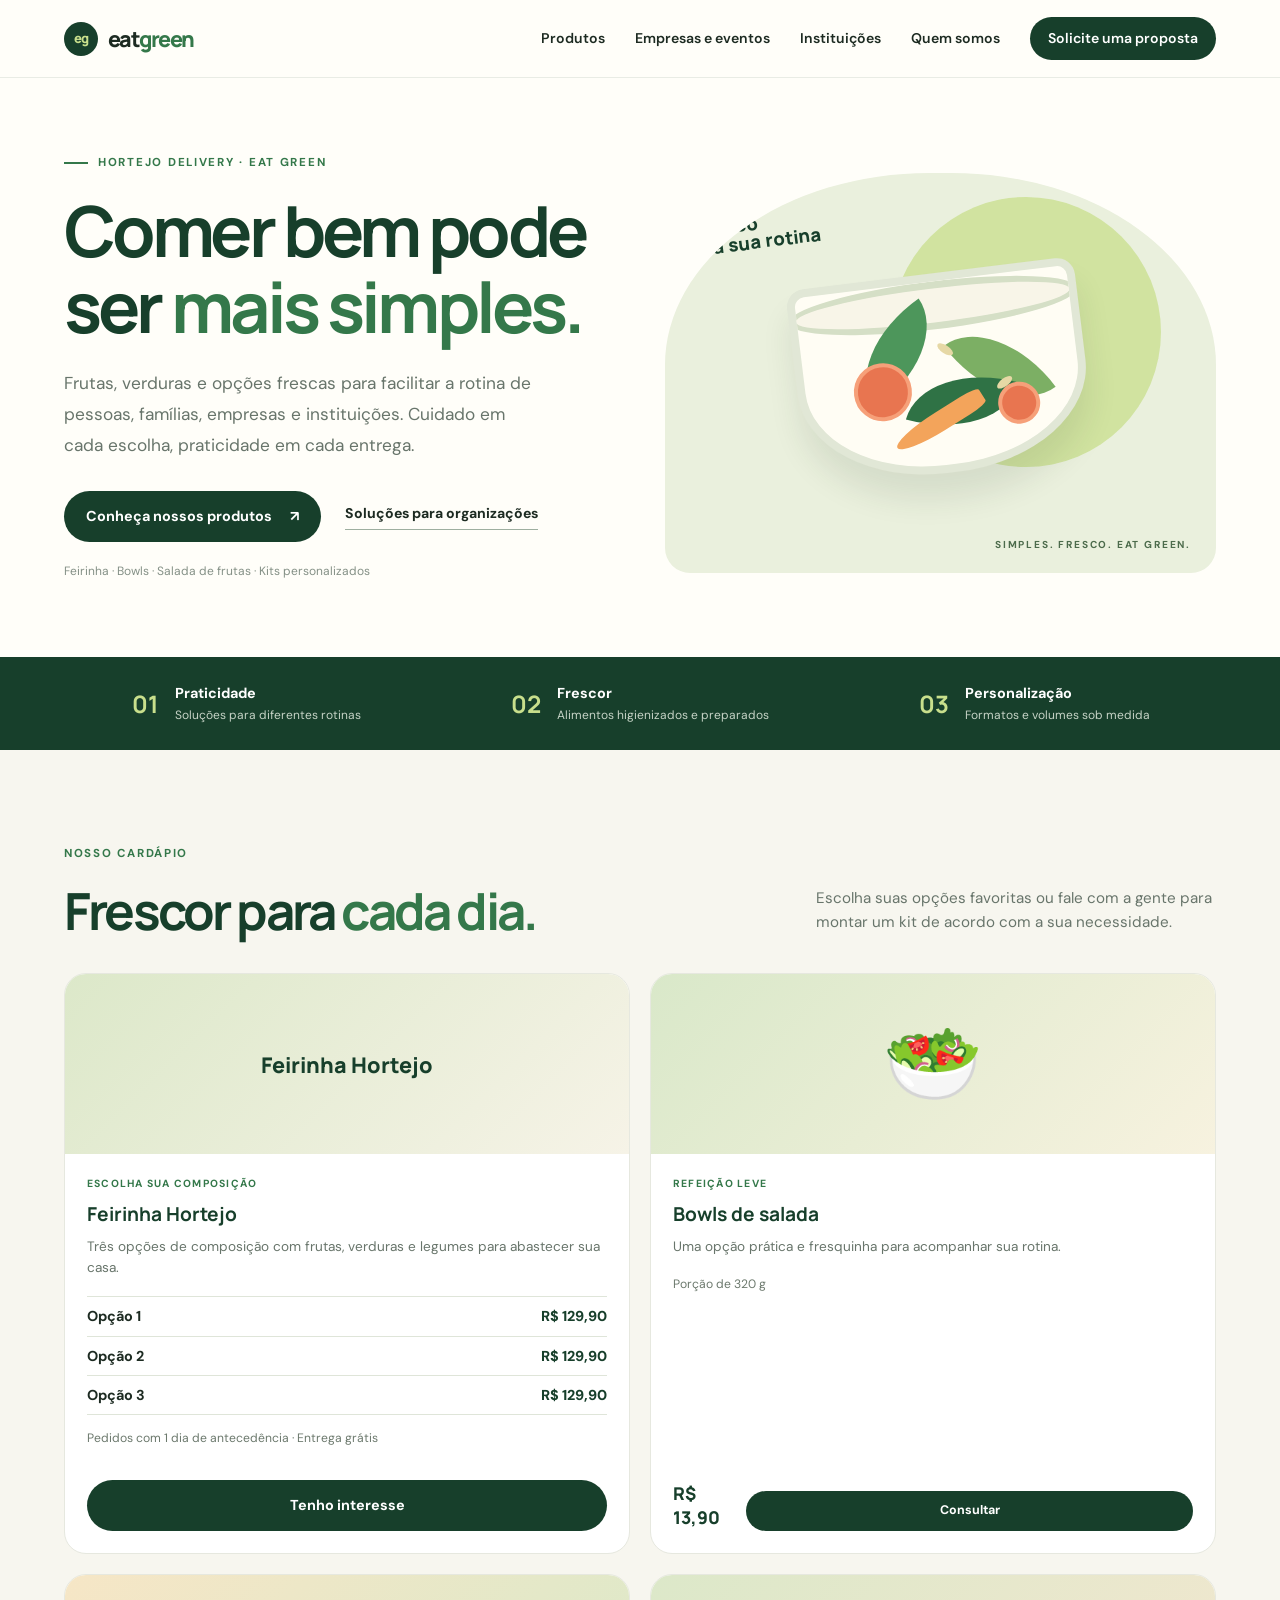
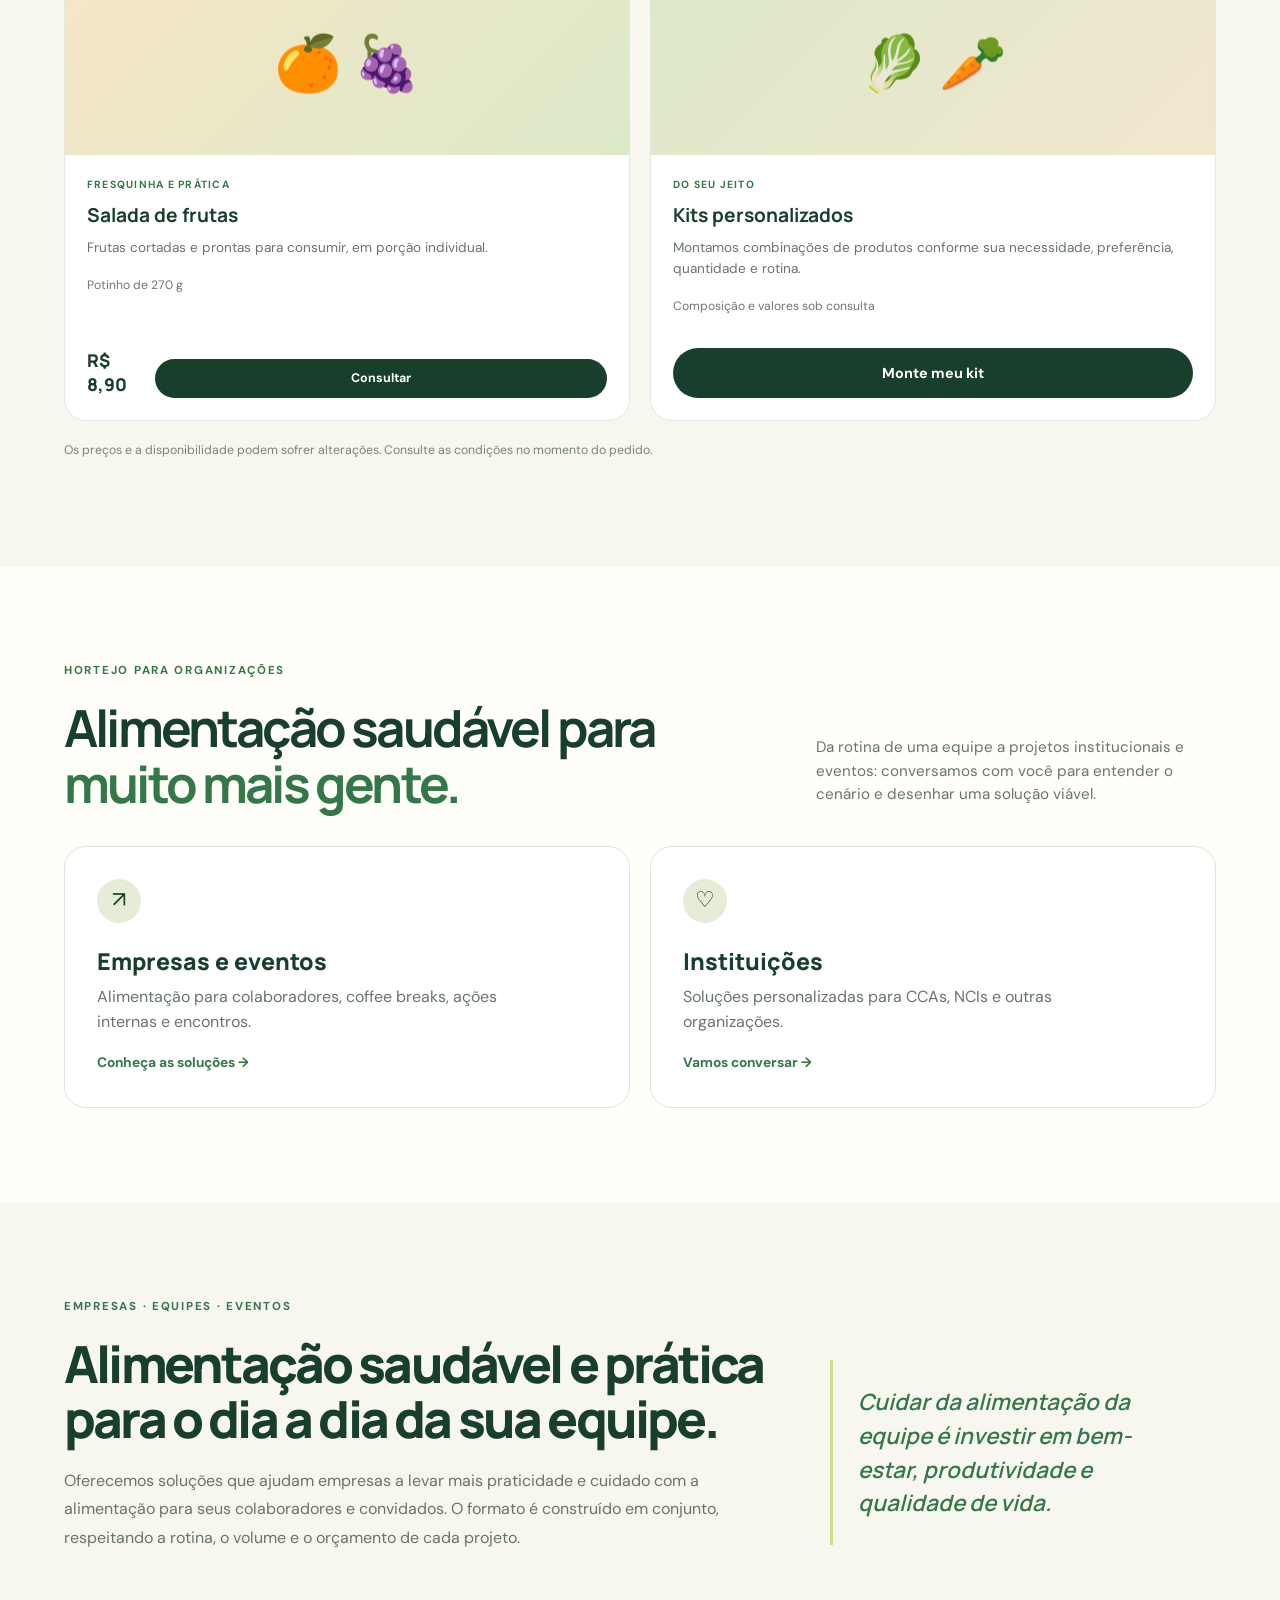
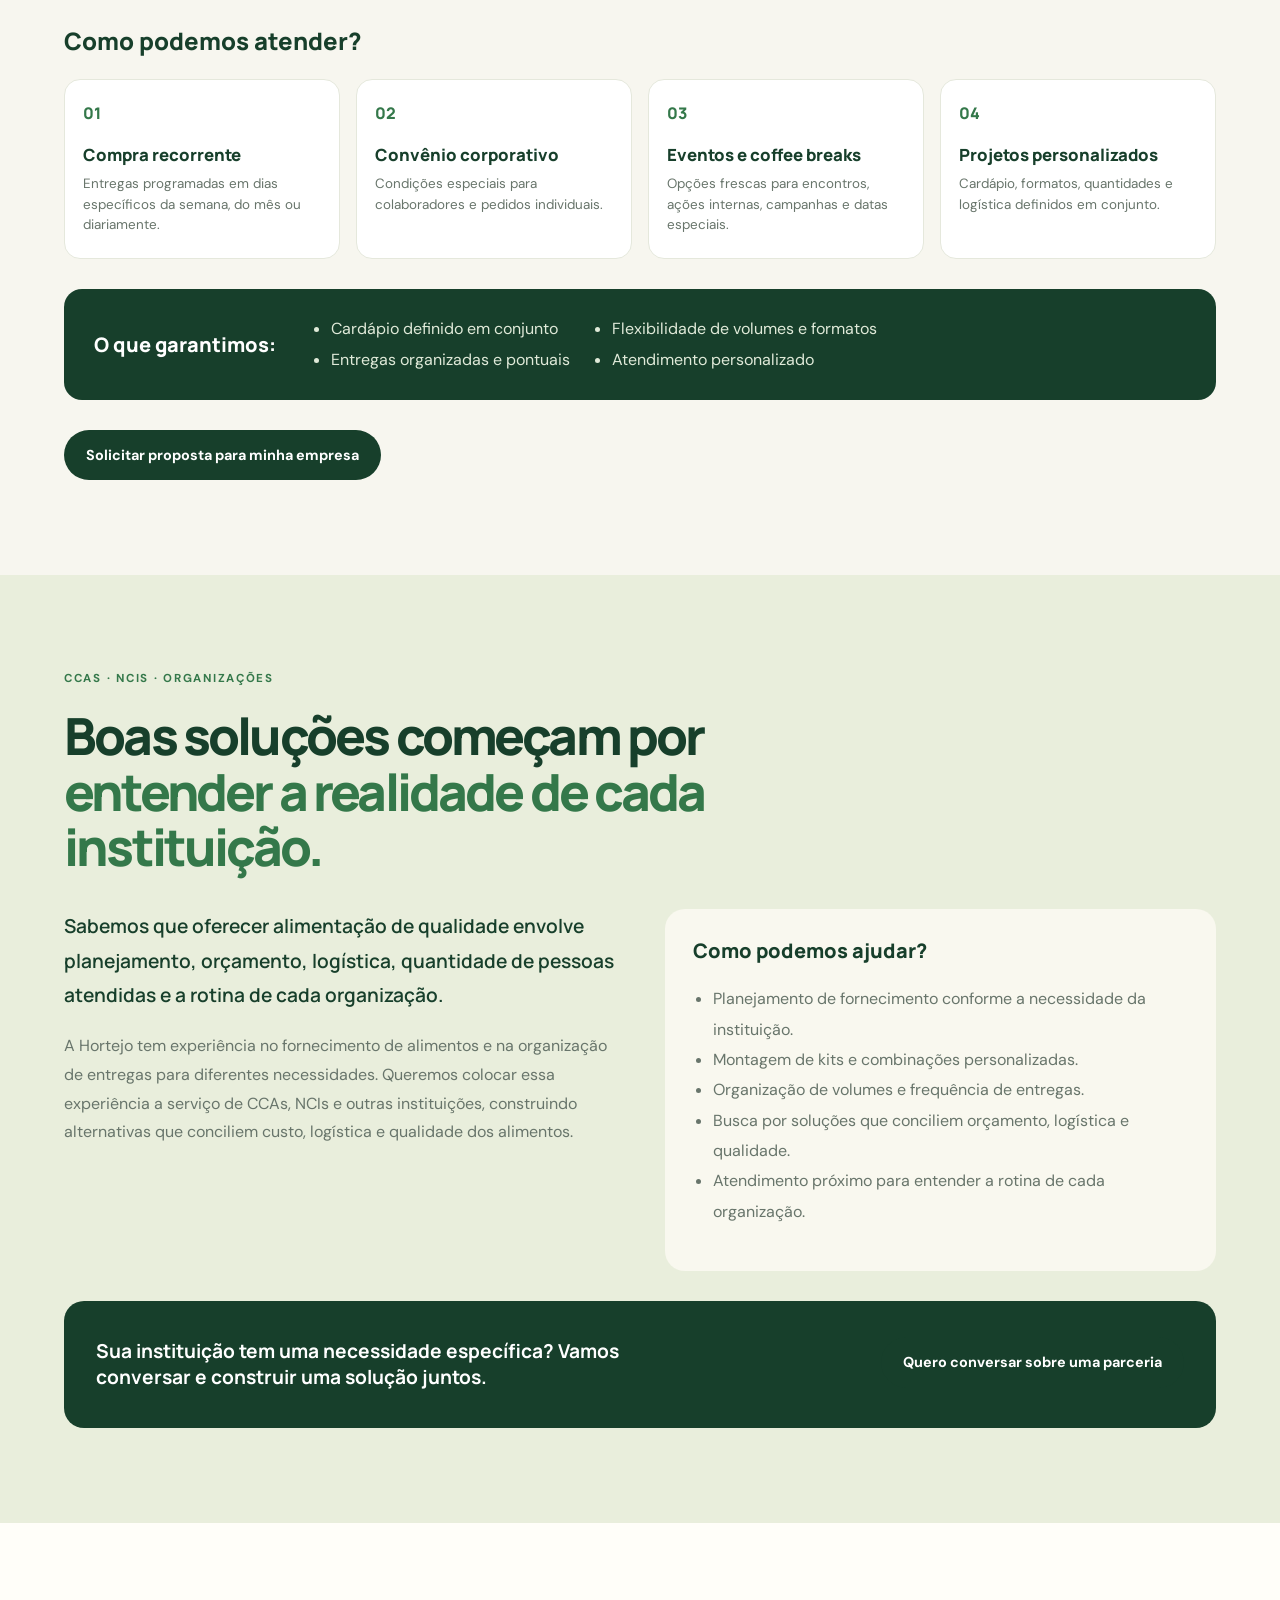
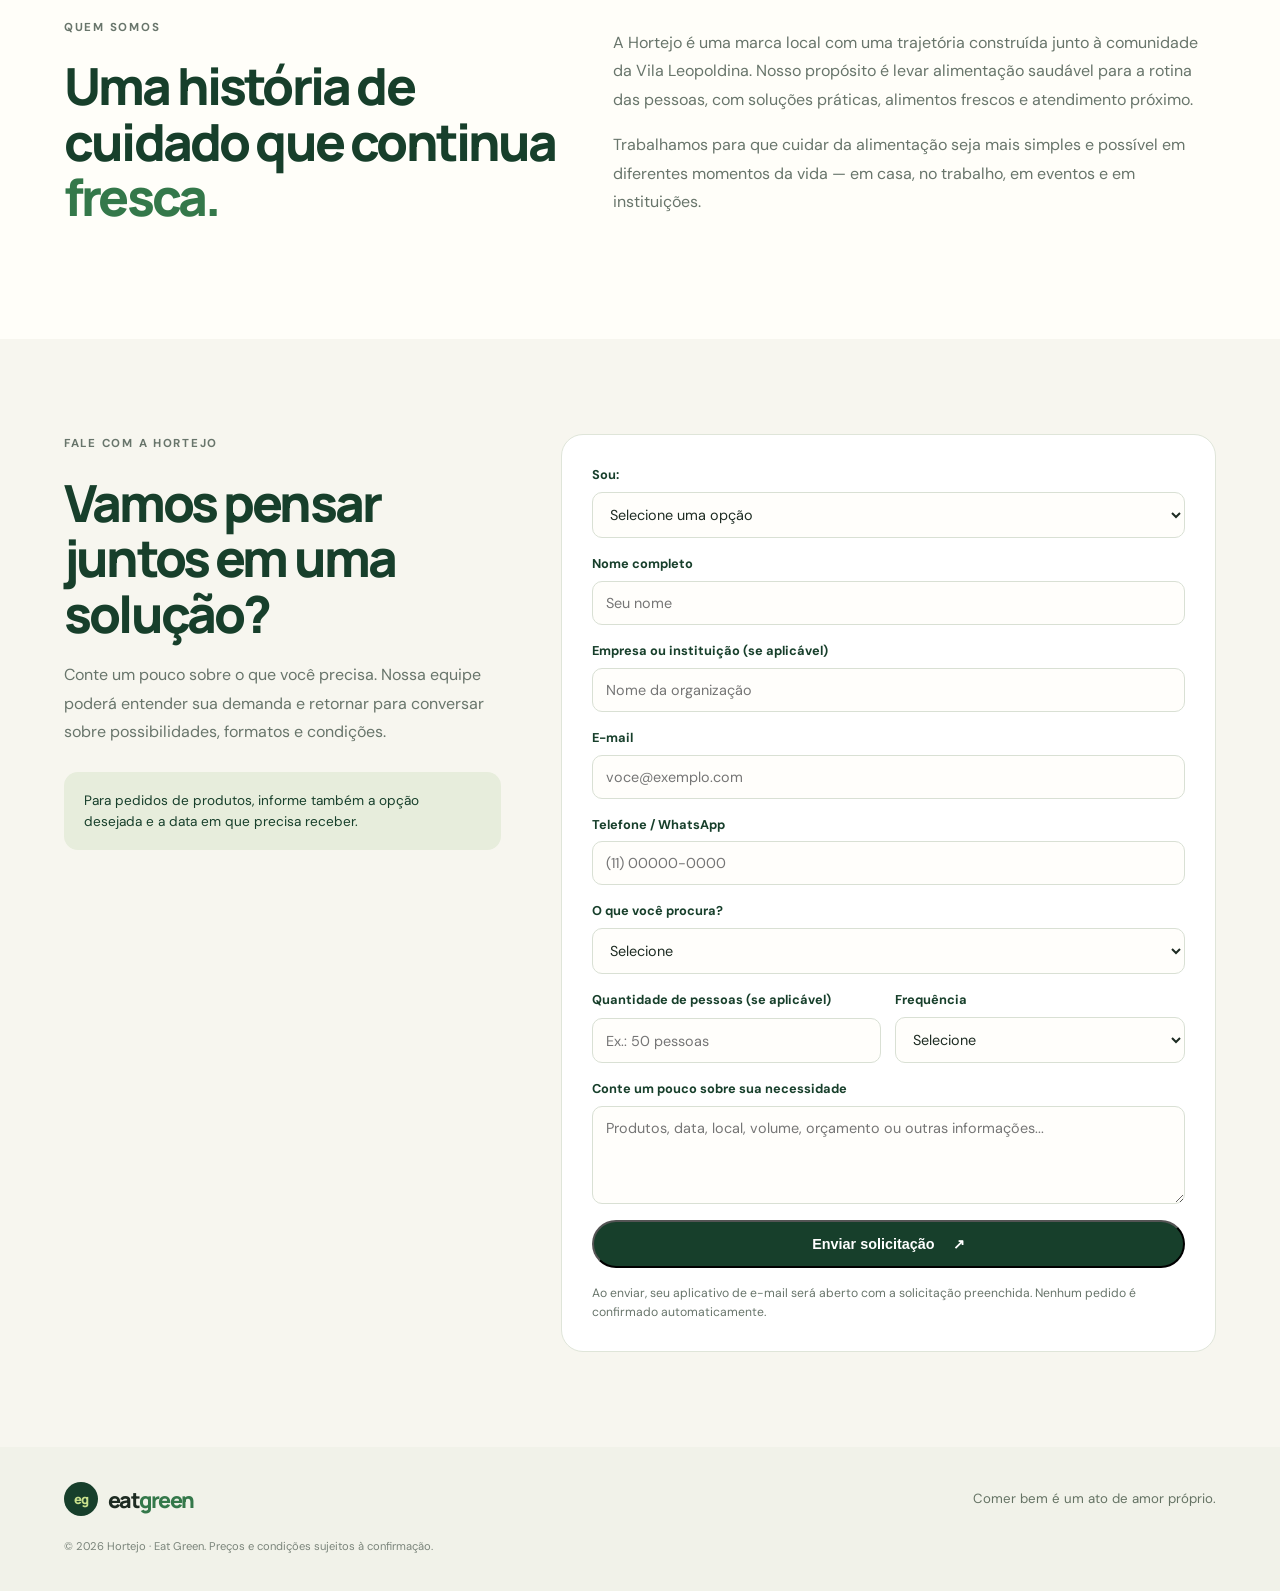
==== commit 2a045dc7: "Corrige identificação da seção para organizações" ====
--- a/index.html
+++ b/index.html
@@ -74,7 +74,7 @@
     </section>
 
     <section class="section-wrap section-block" id="solucoes">
-      <div class="section-heading"><div><p class="eyebrow">HORT EJO PARA ORGANIZAÇÕES</p><h2>Alimentação saudável para <em>muito mais gente.</em></h2></div><p class="section-intro">Da rotina de uma equipe a projetos institucionais e eventos: conversamos com você para entender o cenário e desenhar uma solução viável.</p></div>
+      <div class="section-heading"><div><p class="eyebrow">HORTEJO PARA ORGANIZAÇÕES</p><h2>Alimentação saudável para <em>muito mais gente.</em></h2></div><p class="section-intro">Da rotina de uma equipe a projetos institucionais e eventos: conversamos com você para entender o cenário e desenhar uma solução viável.</p></div>
       <div class="audience-grid">
         <a class="audience-card" href="#empresas"><span class="audience-icon">↗</span><h3>Empresas e eventos</h3><p>Alimentação para colaboradores, coffee breaks, ações internas e encontros.</p><span class="audience-more">Conheça as soluções →</span></a>
         <a class="audience-card" href="#instituicoes"><span class="audience-icon">♡</span><h3>Instituições</h3><p>Soluções personalizadas para CCAs, NCIs e outras organizações.</p><span class="audience-more">Vamos conversar →</span></a>
--- a/styles.css
+++ b/styles.css
@@ -4,3 +4,63 @@
 @media(max-width:800px){.site-header{height:68px}.menu-toggle{display:block}.main-nav{display:none;position:absolute;left:0;right:0;top:68px;background:var(--paper);padding:20px 5%;border-bottom:1px solid var(--line);flex-direction:column;align-items:stretch;gap:18px}.main-nav.open{display:flex}.main-nav .nav-cta{text-align:center}.hero{grid-template-columns:1fr;padding-top:55px;gap:35px}.hero-art{min-height:340px;grid-row:1}.hero-copy{grid-row:2}.hero h1{font-size:clamp(2.8rem,11vw,4.4rem)}.value-strip{grid-template-columns:1fr;gap:18px;padding-top:25px;padding-bottom:25px}.value-strip>div{justify-content:flex-start}.section-block{padding-top:65px;padding-bottom:65px}.section-heading{display:block}.section-intro{margin-top:20px}.plan-grid,.product-grid{grid-template-columns:1fr 1fr}.steps-grid{gap:18px}.order-inner{grid-template-columns:1fr;gap:30px;padding-top:60px;padding-bottom:60px}.contact-section{grid-template-columns:1fr;gap:25px}}
 @media(max-width:520px){.section-wrap{width:88%}.hero{padding-top:35px}.hero-art{min-height:290px}.bowl{transform:scale(.82) rotate(-7deg)}.art-label{top:25px;left:22px}.section-heading h2,.how-section h2,.contact-section h2,.order-inner h2{font-size:2.35rem}.plan-grid,.product-grid,.steps-grid{grid-template-columns:1fr}.filter-row{align-items:flex-start;flex-direction:column}.plan-card{min-height:unset}.site-footer{grid-template-columns:1fr}.site-footer p{text-align:left}.site-footer small{grid-column:auto}.hero-actions{align-items:flex-start;flex-direction:column;gap:16px}.order-card{padding:24px}}
 @media(prefers-reduced-motion:reduce){html{scroll-behavior:auto}*,*:before,*:after{transition:none!important}}
+
+/* Novas áreas comerciais */
+.product-grid-featured{grid-template-columns:repeat(2,minmax(0,1fr));align-items:stretch}
+.product-grid-featured .product-card{min-height:100%}
+.product-options{list-style:none;padding:0;margin:0 0 14px;border-top:1px solid var(--line)}
+.product-options li{display:flex;justify-content:space-between;gap:12px;padding:8px 0;border-bottom:1px solid var(--line);font-size:.9rem}
+.product-options span{font-weight:800;color:var(--forest)}
+.product-link{margin-top:12px;width:100%}
+.image-fallback{background:linear-gradient(135deg,#dce8c9,#f6f3e7);position:relative}
+.image-fallback:after{content:"Feirinha Hortejo";font:800 1.35rem Manrope,sans-serif;color:var(--forest)}
+.image-salad{background:linear-gradient(135deg,#d9e8c9,#f7f2df);position:relative}
+.image-salad:after{content:"🥗";font-size:5rem}
+.image-fruit{background:linear-gradient(135deg,#f6e6c6,#dbe9c9);position:relative}
+.image-fruit:after{content:"🍊 🍇";font-size:3.4rem}
+.image-kits{background:linear-gradient(135deg,#dce8c9,#f2e7cf);position:relative}
+.image-kits:after{content:"🥬 🥕";font-size:3.4rem}
+.audience-grid{display:grid;grid-template-columns:repeat(2,1fr);gap:20px}
+.audience-card{padding:32px;border:1px solid var(--line);border-radius:var(--radius);background:#fff;transition:transform .2s,border-color .2s}
+.audience-card:hover{transform:translateY(-3px);border-color:#a9bd9b}
+.audience-icon{display:grid;place-items:center;width:44px;height:44px;border-radius:50%;background:#e5edd9;color:var(--forest);font-size:1.4rem}
+.audience-card h3{font:800 1.45rem Manrope,sans-serif;color:var(--forest);margin:22px 0 8px}
+.audience-card p{color:var(--muted);max-width:430px}
+.audience-more{font-weight:700;color:var(--green);font-size:.86rem}
+.business-section{background:var(--cream)}
+.business-intro{display:grid;grid-template-columns:1.3fr .7fr;gap:50px;align-items:center}
+.business-intro h2,.institution-section h2,.proposal-layout h2,.about-section h2{font:800 clamp(2.2rem,4vw,3.6rem)/1.08 Manrope,sans-serif;letter-spacing:-.055em;color:var(--forest);margin:0 0 20px}
+.business-intro p,.institution-layout p,.about-section p,.proposal-layout>div>p{color:var(--muted);line-height:1.8}
+.business-highlight{font:italic 600 1.4rem/1.5 Manrope,sans-serif;color:var(--green);padding:25px;border-left:3px solid var(--lime)}
+.subheading{font:800 1.5rem Manrope,sans-serif;color:var(--forest);margin:55px 0 22px}
+.service-grid{display:grid;grid-template-columns:repeat(4,1fr);gap:16px}
+.service-grid article{padding:22px 18px;background:white;border-radius:16px;border:1px solid #e5e8dc}
+.service-grid article>span{font:800 1rem Manrope,sans-serif;color:var(--green)}
+.service-grid h3{font:800 1.05rem Manrope,sans-serif;color:var(--forest);margin:16px 0 8px}
+.service-grid p{font-size:.84rem;color:var(--muted);margin:0}
+.guarantees{margin:30px 0;padding:25px 30px;border-radius:18px;background:var(--forest);color:white;display:flex;align-items:center;gap:35px}
+.guarantees strong{font:800 1.25rem Manrope,sans-serif;min-width:180px}
+.guarantees ul{margin:0;padding-left:20px;columns:2;line-height:1.9;color:#e0ead9}
+.institution-section{background:#e9eedc}
+.institution-section h2{max-width:850px;margin-bottom:35px}
+.institution-layout{display:grid;grid-template-columns:1fr 1fr;gap:50px}
+.institution-lead{font:600 1.2rem Manrope,sans-serif;color:var(--forest)!important}
+.institution-points{background:#f9f8ef;border-radius:20px;padding:28px}
+.institution-points h3{font:800 1.25rem Manrope,sans-serif;color:var(--forest)}
+.institution-points ul{padding-left:20px;color:var(--muted);line-height:1.9}
+.institution-cta{margin-top:30px;background:var(--forest);color:white;border-radius:20px;padding:28px 32px;display:flex;align-items:center;justify-content:space-between;gap:25px}
+.institution-cta p{font:700 1.2rem Manrope,sans-serif;margin:0;max-width:540px}
+.institution-cta .button{width:auto;white-space:nowrap}
+.about-section{display:grid;grid-template-columns:.9fr 1.1fr;gap:55px;align-items:center}
+.proposal-section{background:var(--cream)}
+.proposal-layout{display:grid;grid-template-columns:.8fr 1.2fr;gap:60px;align-items:start}
+.proposal-note{padding:18px 20px;background:#e7eddc;border-radius:14px;color:var(--forest);font-size:.85rem;margin-top:25px}
+.proposal-form{background:#fff;border:1px solid var(--line);border-radius:22px;padding:30px;display:grid;gap:16px}
+.proposal-form label{display:grid;gap:7px;font-size:.8rem;font-weight:700;color:var(--forest)}
+.proposal-form input,.proposal-form select,.proposal-form textarea{width:100%;border:1px solid #d9e0d4;border-radius:10px;padding:12px 13px;background:#fffefb;color:var(--ink);font:400 .9rem 'DM Sans',sans-serif}
+.proposal-form input:focus,.proposal-form select:focus,.proposal-form textarea:focus{outline:2px solid #b6cb9d;border-color:var(--green)}
+.form-two{display:grid;grid-template-columns:1fr 1fr;gap:14px}
+.form-feedback{font-size:.76rem;color:var(--muted);margin:0}
+.form-warning{color:#8b5b20}
+@media(max-width:800px){.product-grid-featured{grid-template-columns:1fr 1fr}.business-intro,.institution-layout,.about-section,.proposal-layout{grid-template-columns:1fr;gap:28px}.service-grid{grid-template-columns:repeat(2,1fr)}.guarantees{align-items:flex-start;flex-direction:column;gap:10px}.institution-cta{align-items:flex-start;flex-direction:column}.institution-cta .button{width:100%}}
+@media(max-width:520px){.product-grid-featured,.audience-grid,.service-grid,.form-two{grid-template-columns:1fr}.proposal-form{padding:22px}.guarantees ul{columns:1}.business-highlight{font-size:1.15rem}}
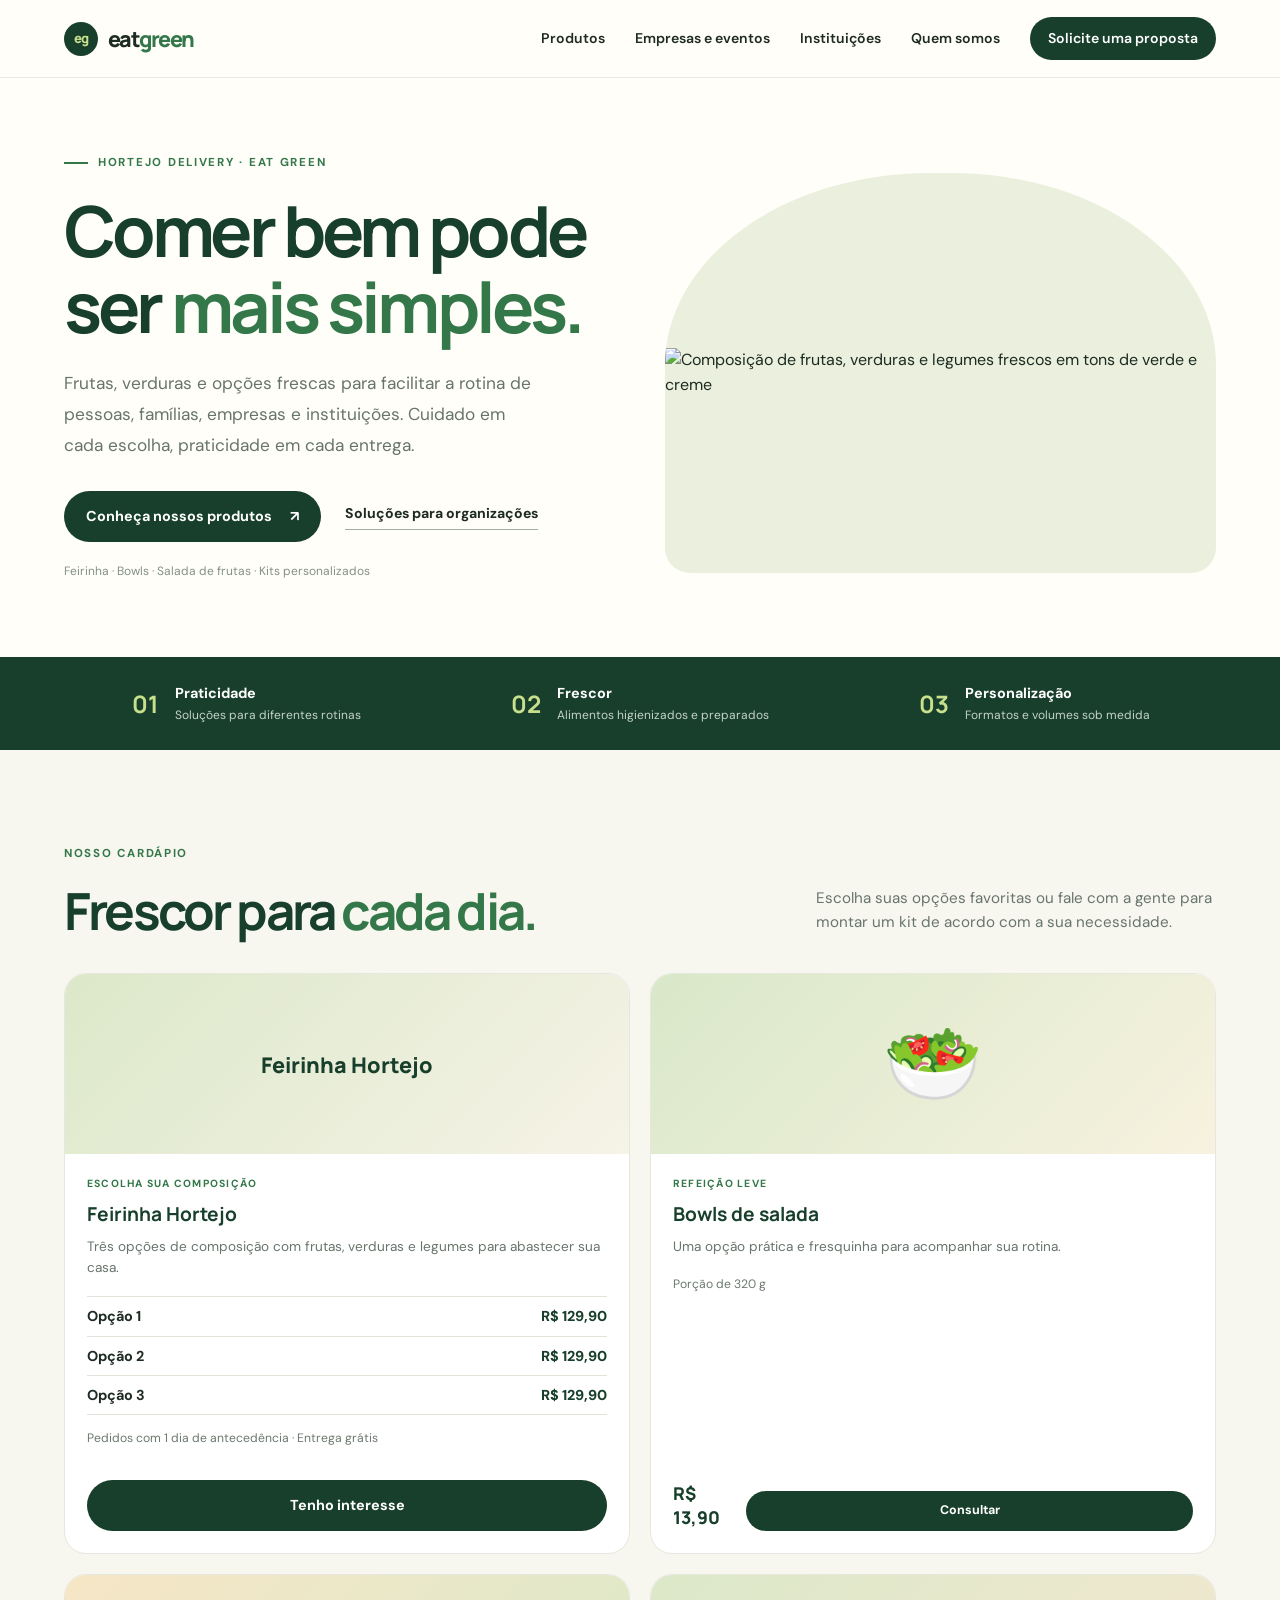
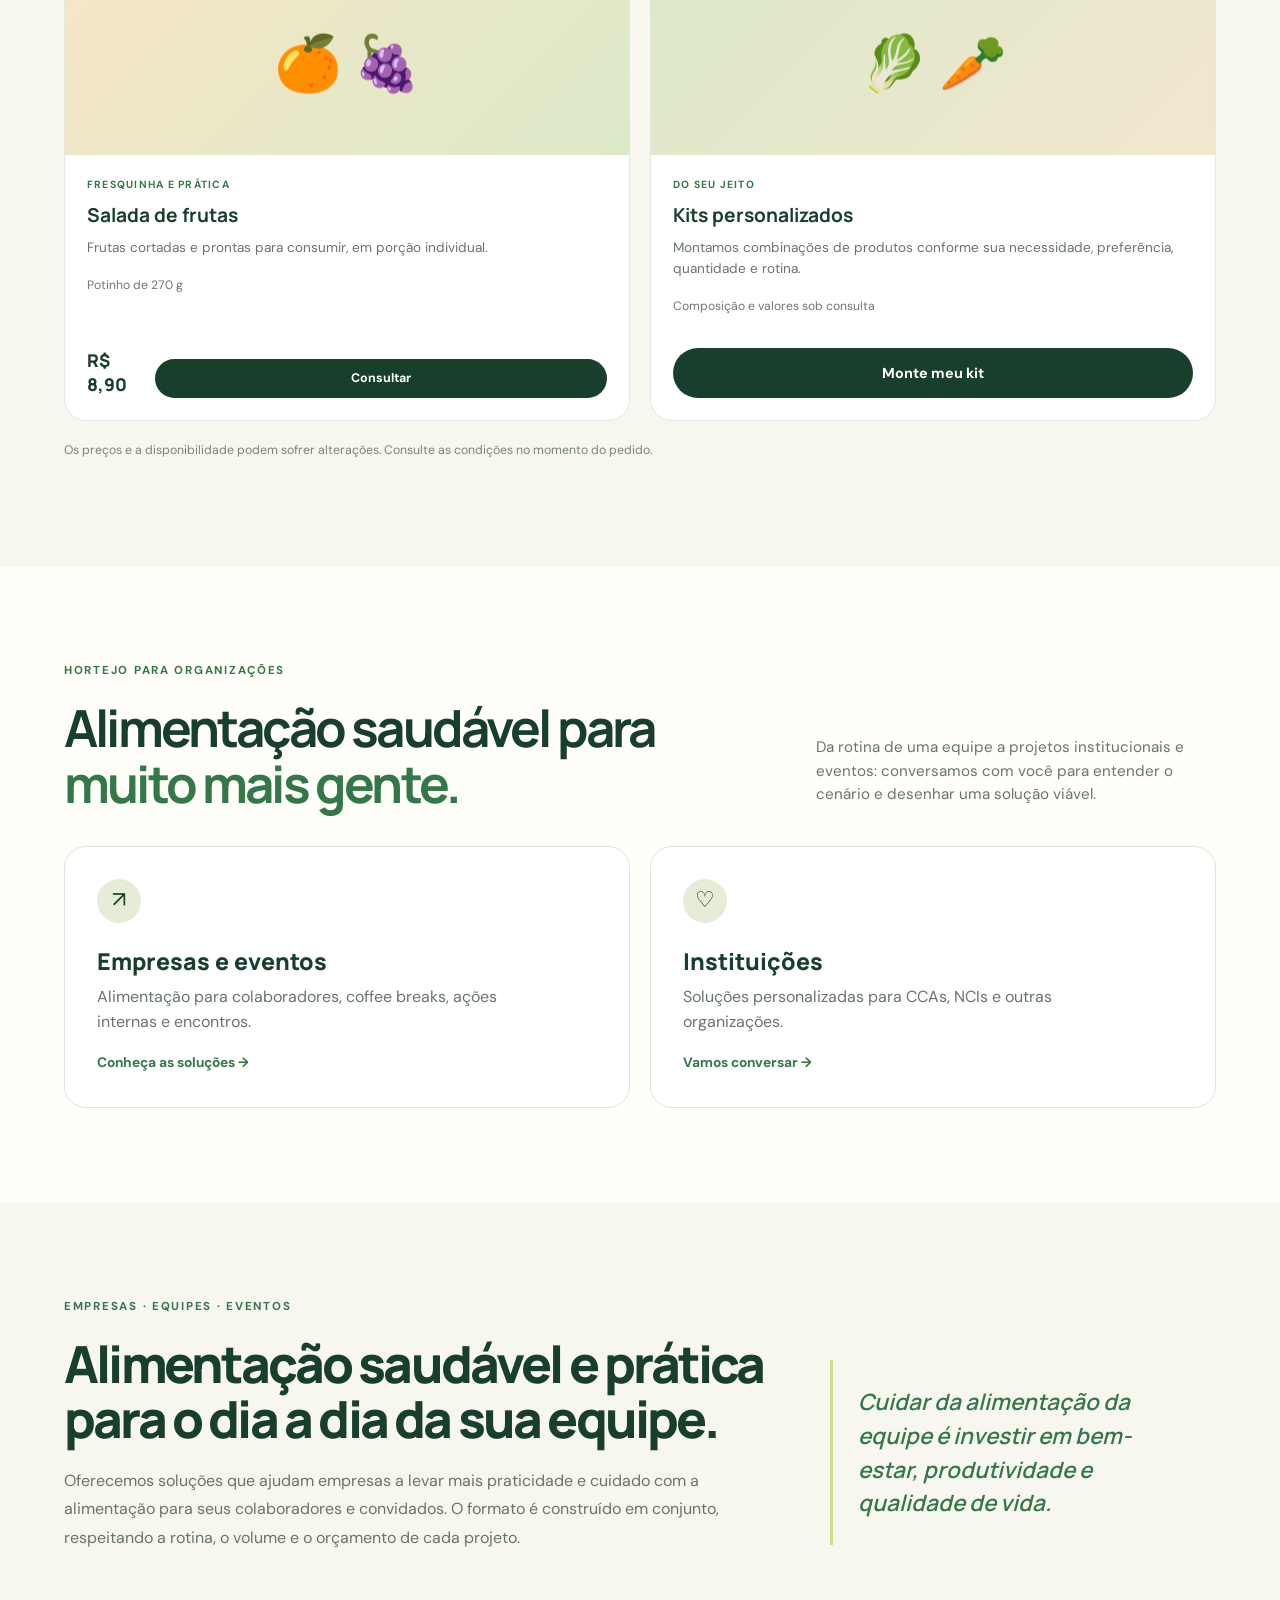
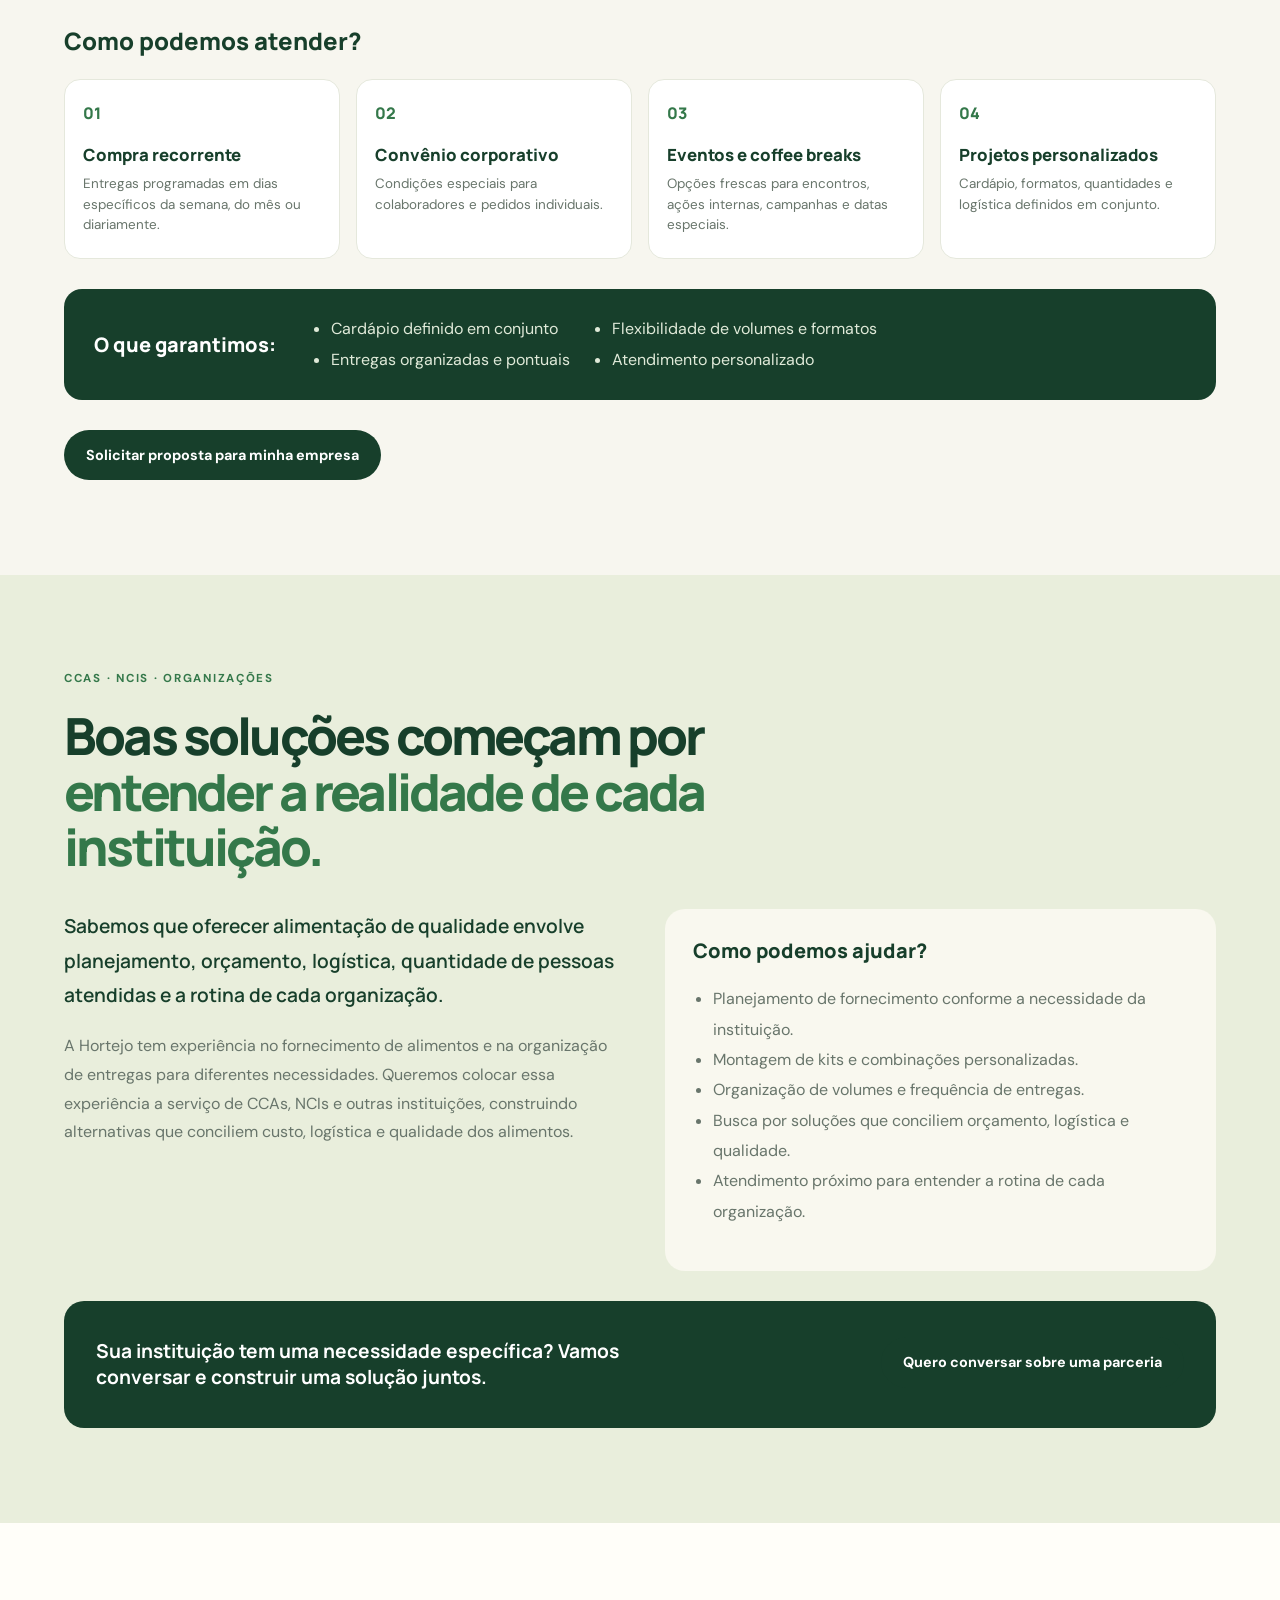
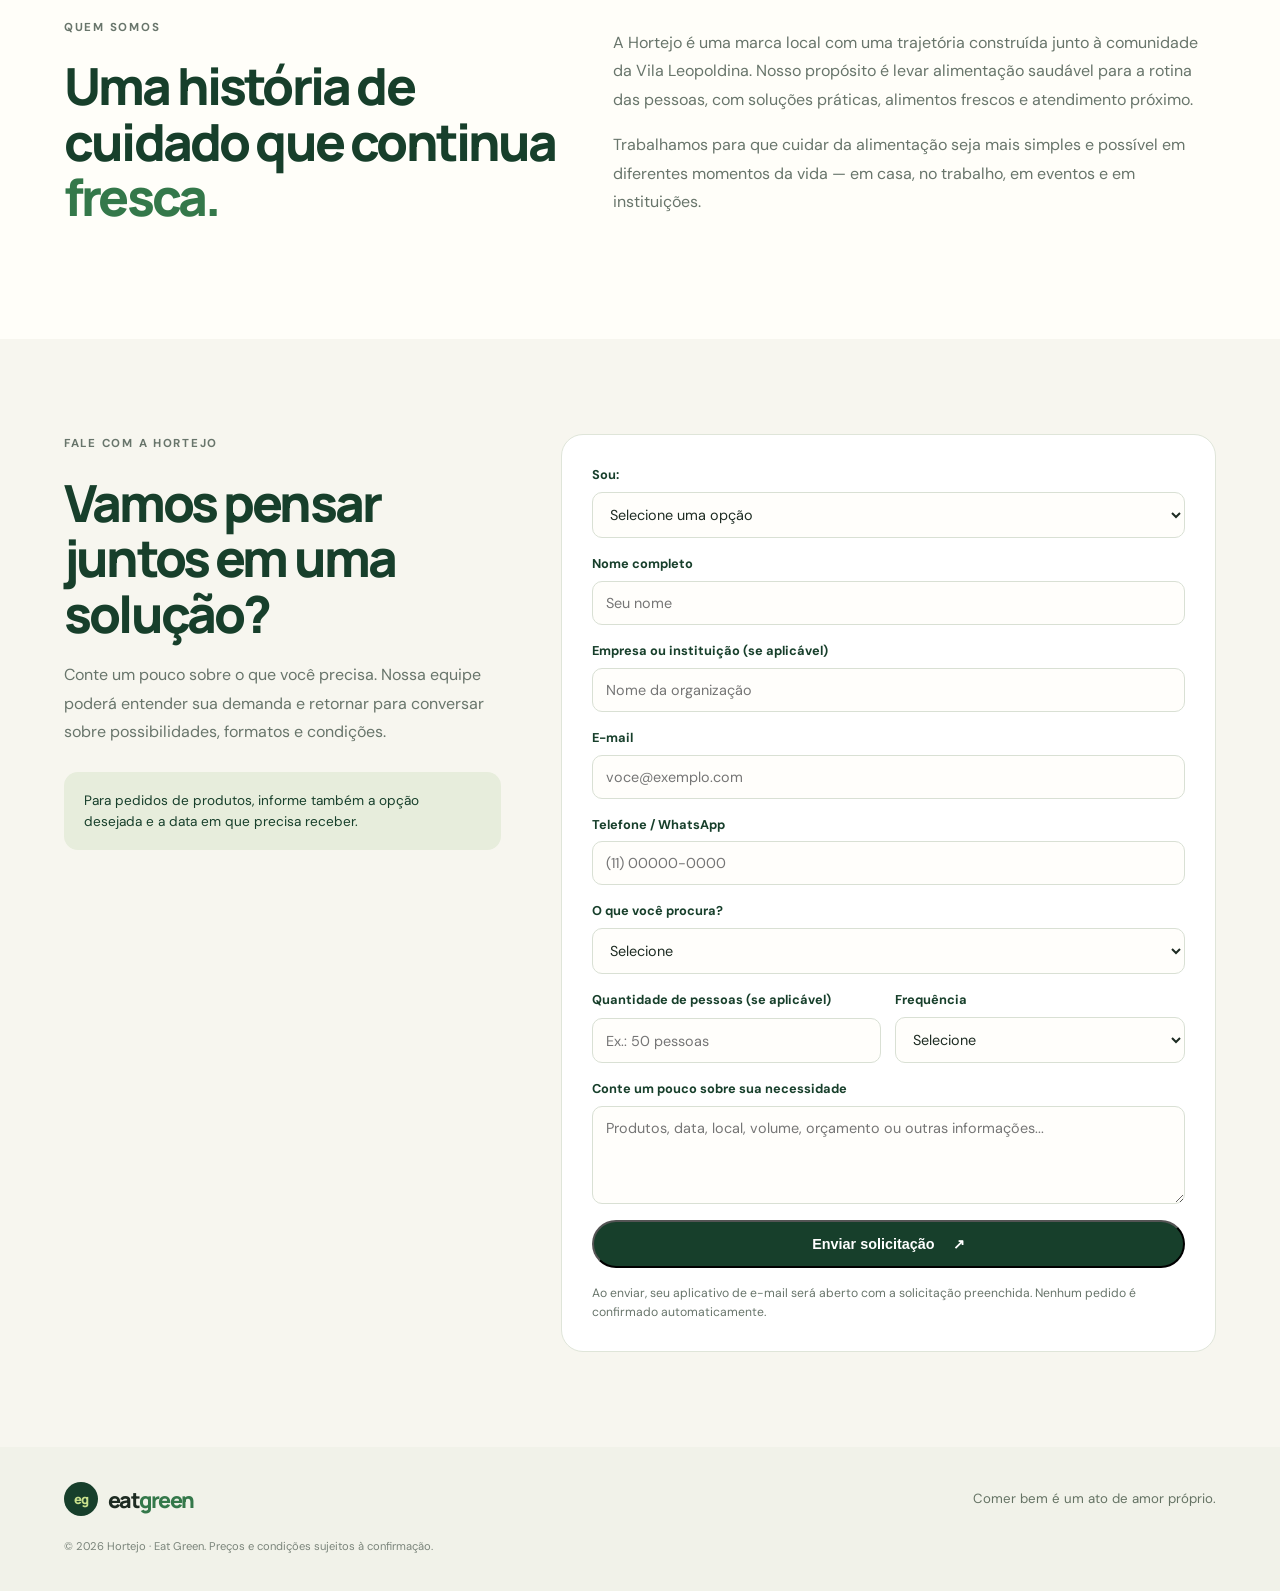
==== commit acb35aa1: "Troca imagem principal por composição de frutas e vegetais" ====
--- a/index.html
+++ b/index.html
@@ -35,10 +35,8 @@
         </div>
         <p class="small-note">Feirinha · Bowls · Salada de frutas · Kits personalizados</p>
       </div>
-      <div class="hero-art" aria-label="Ilustração de uma tigela com folhas e vegetais frescos" role="img">
-        <div class="sun-shape"></div><div class="art-label">fresco<br>na sua rotina</div>
-        <div class="bowl"><div class="leaf leaf-a"></div><div class="leaf leaf-b"></div><div class="leaf leaf-c"></div><div class="tomato tomato-a"></div><div class="tomato tomato-b"></div><div class="carrot"></div><div class="seed seed-a"></div><div class="seed seed-b"></div></div>
-        <div class="art-caption">SIMPLES. FRESCO. EAT GREEN.</div>
+      <div class="hero-art hero-produce">
+        <img src="./assets/hero-produce.svg" alt="Composição de frutas, verduras e legumes frescos em tons de verde e creme">
       </div>
     </section>
 
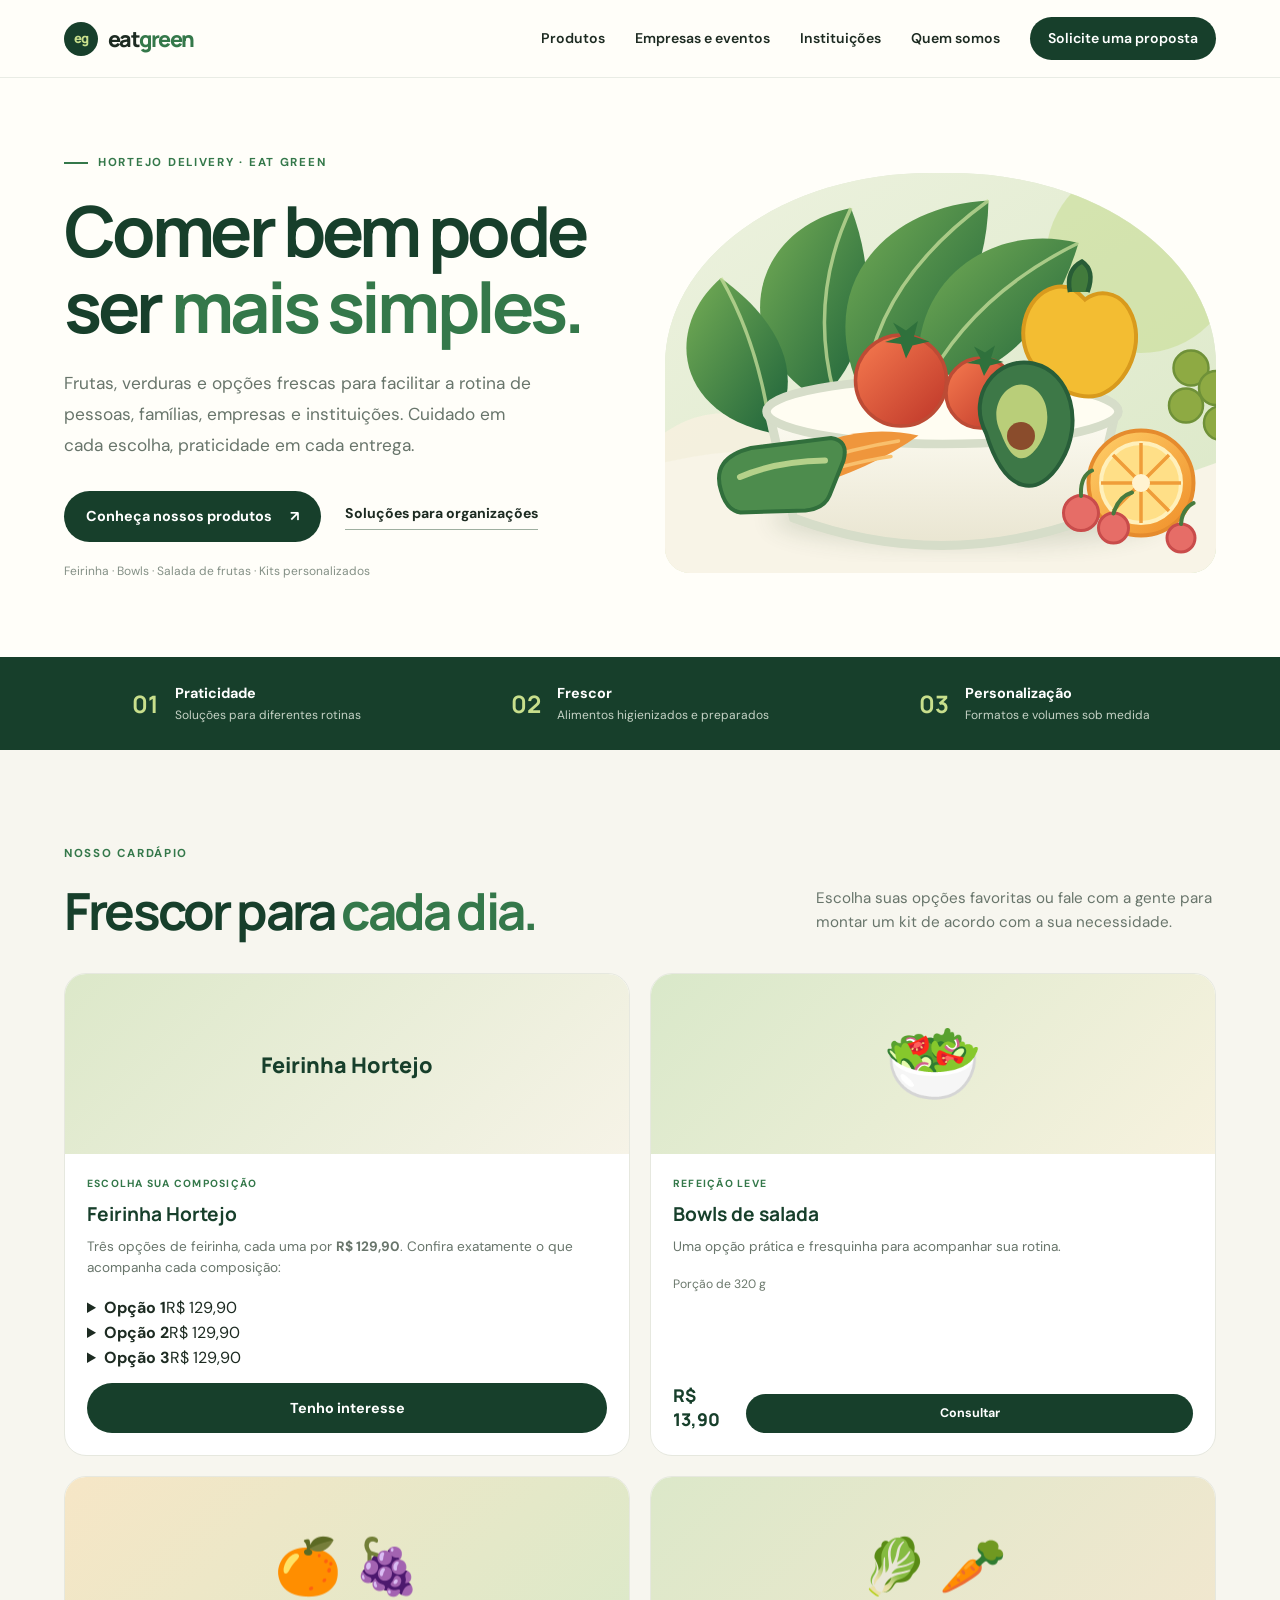
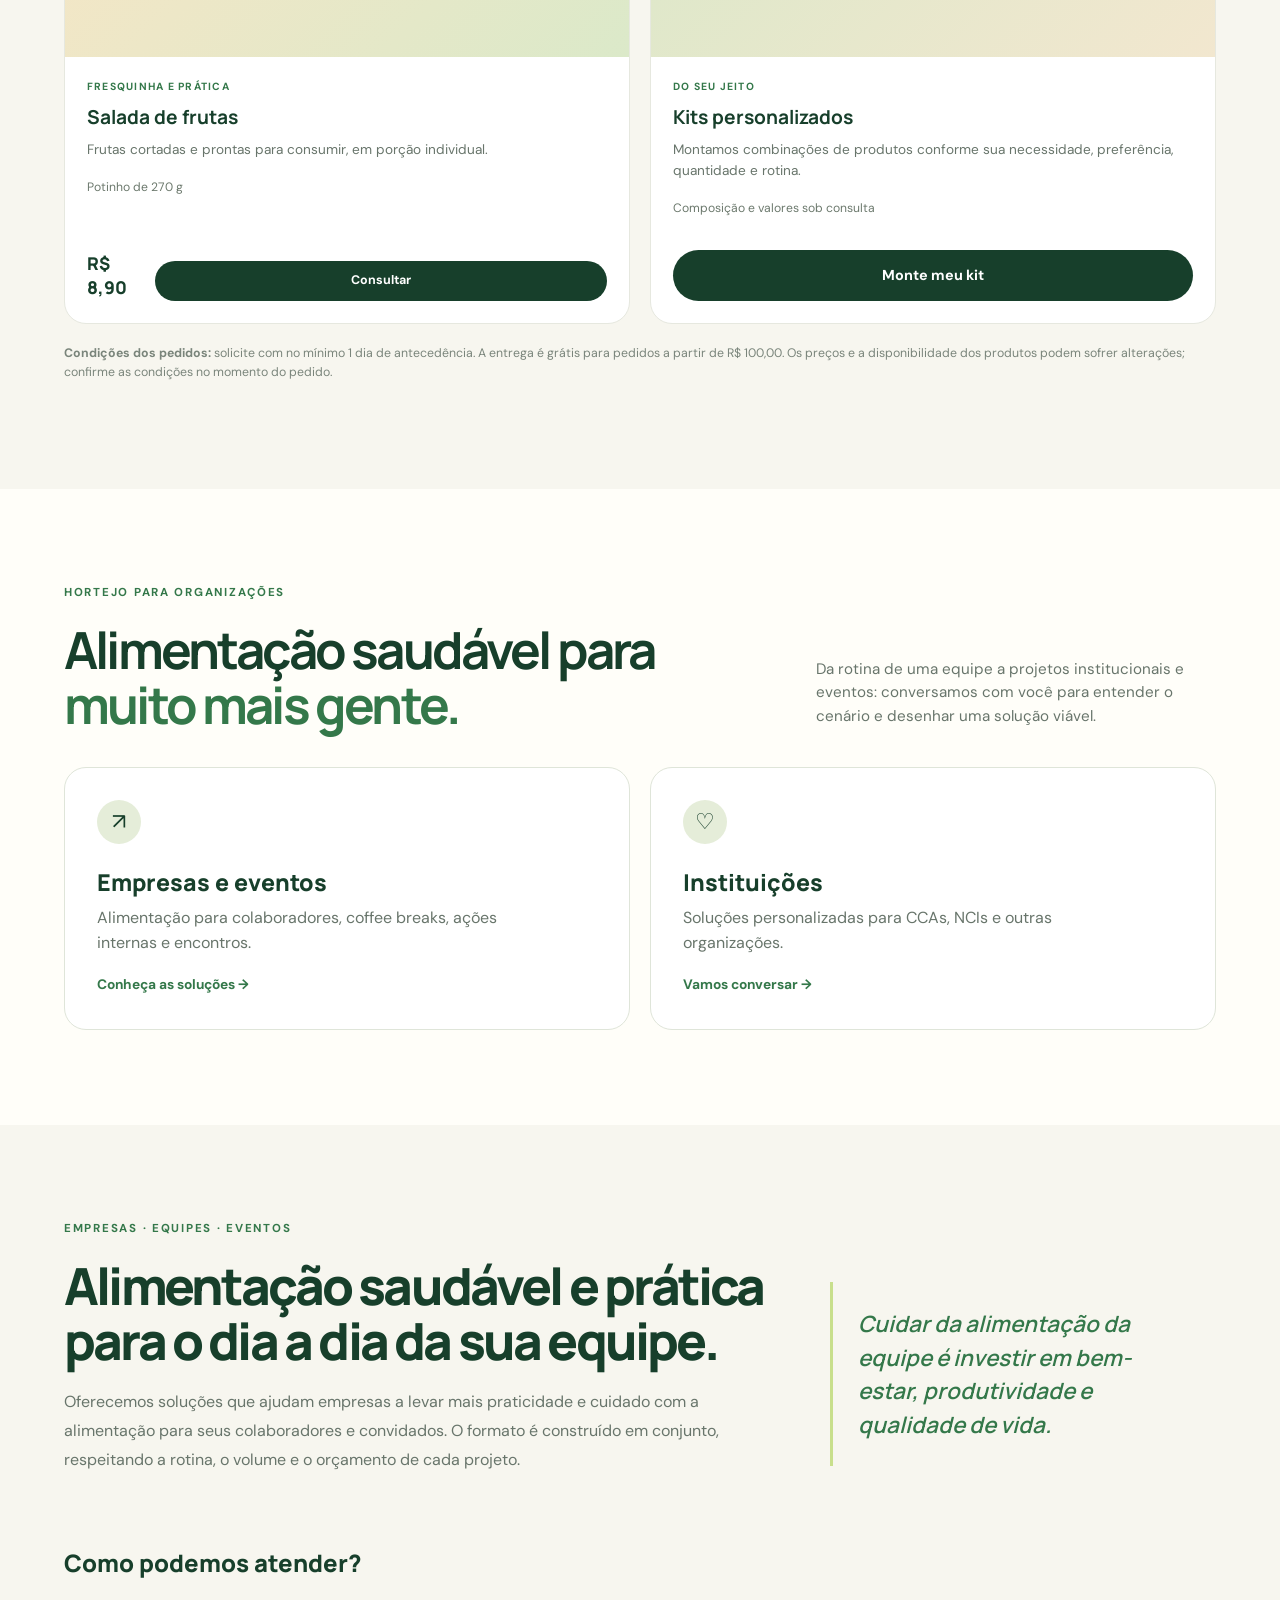
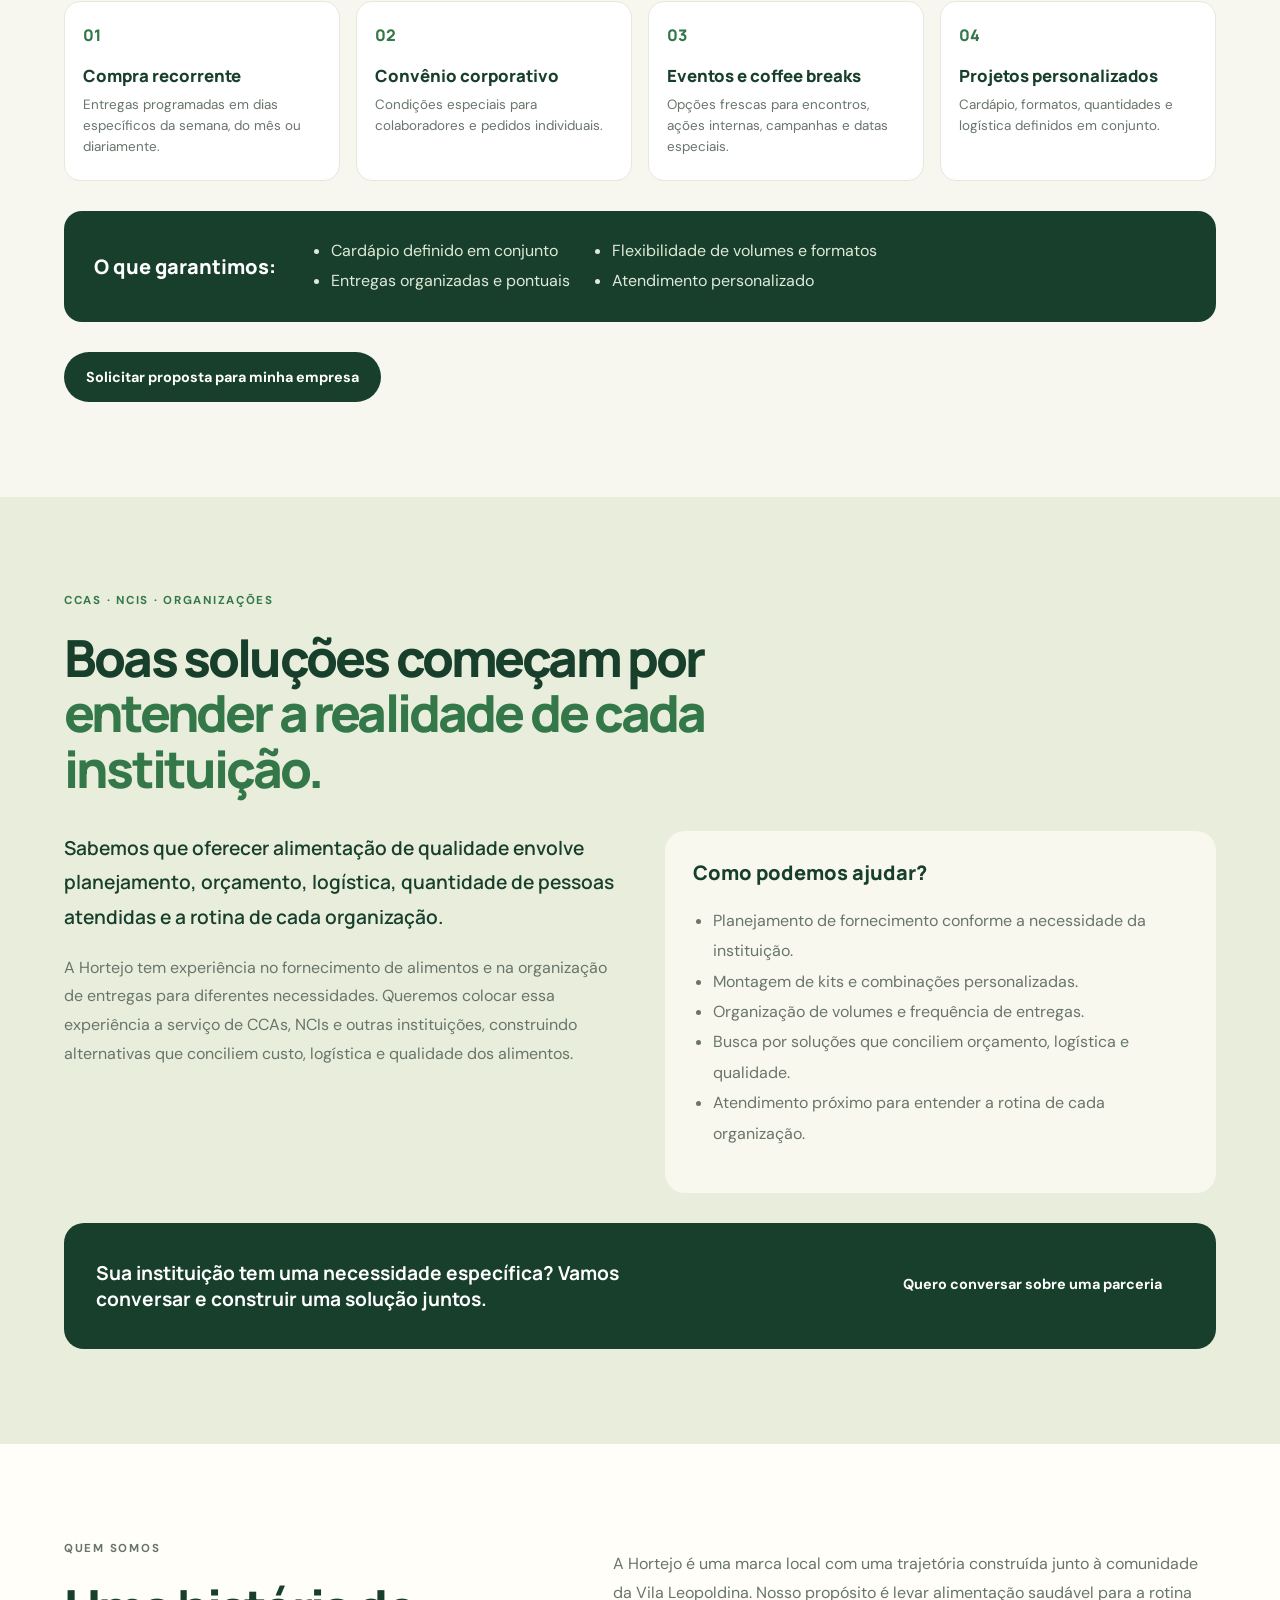
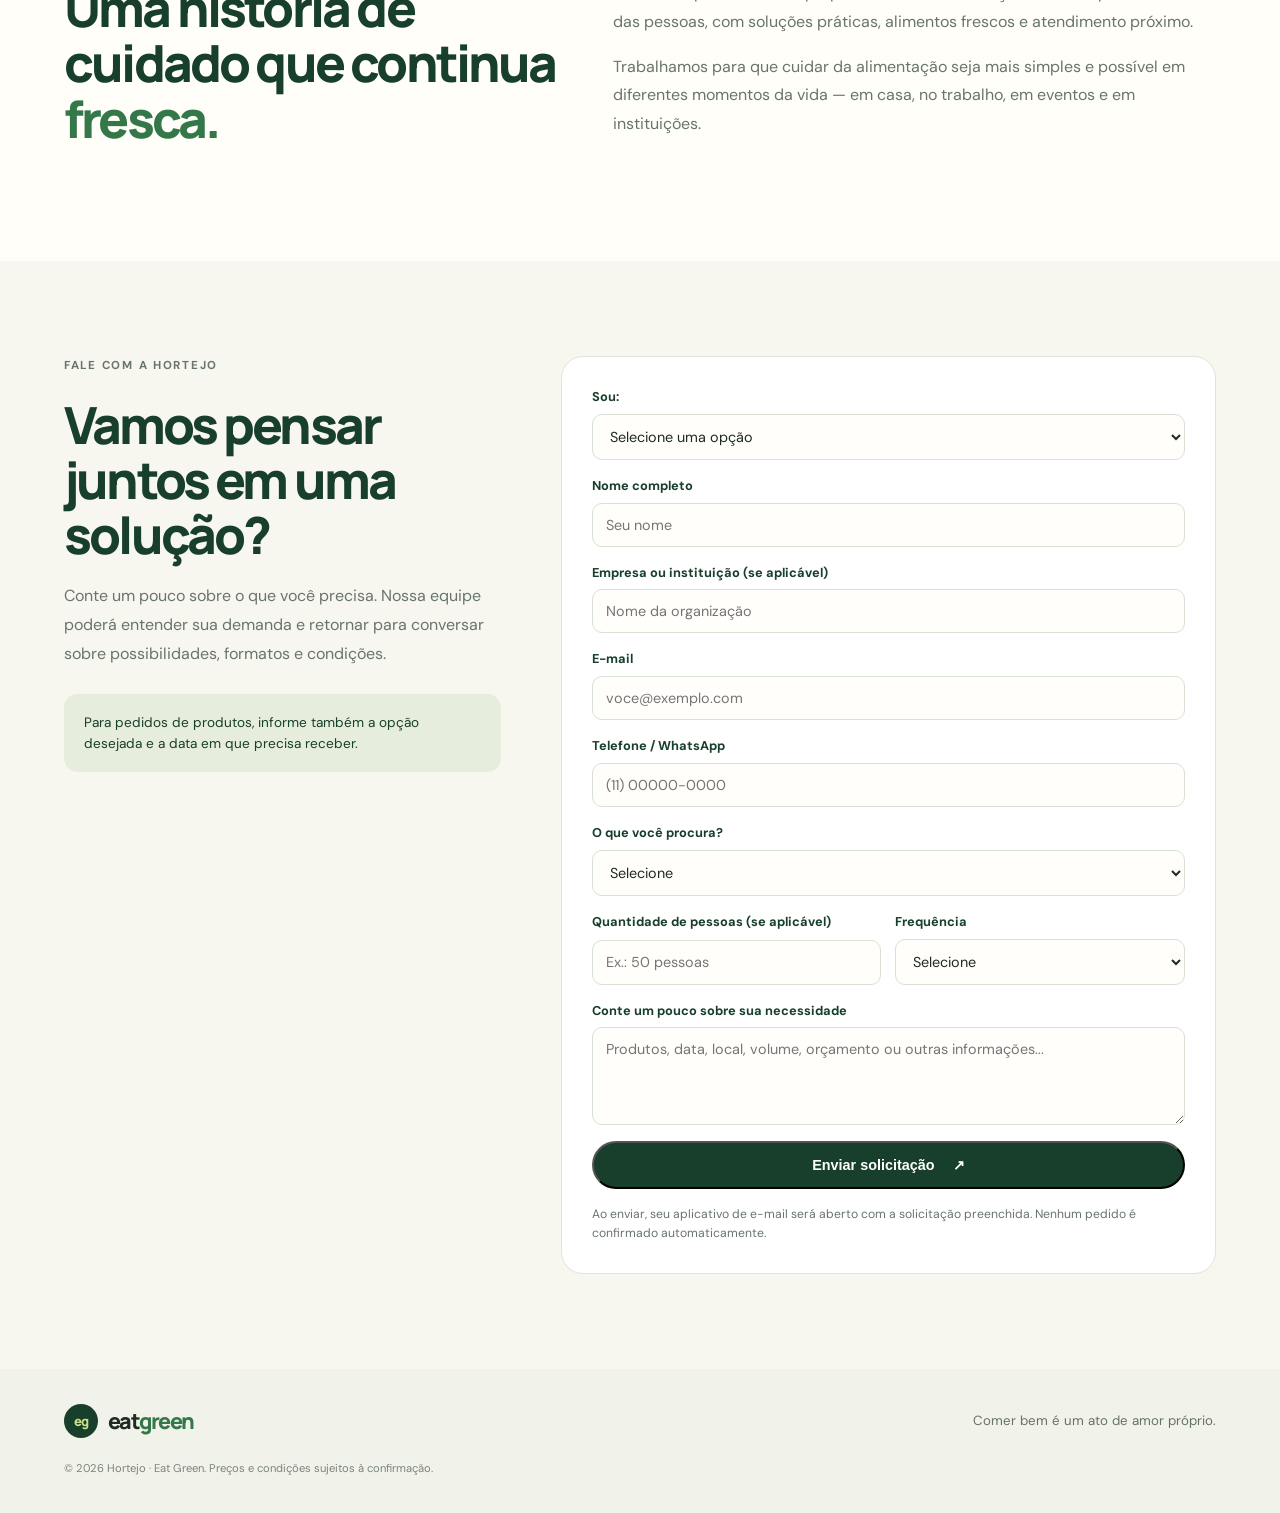
==== commit 8e565300: "Detalha itens das três opções da Feirinha e condições de entrega" ====
--- a/index.html
+++ b/index.html
@@ -52,7 +52,23 @@
         <div class="product-grid product-grid-featured">
           <article class="product-card">
             <div class="product-image"><img src="./assets/feirinha.jpg" alt="Seleção de frutas, verduras e legumes frescos" loading="lazy" onerror="this.style.display='none';this.parentElement.classList.add('image-fallback')"></div>
-            <div class="product-body"><span class="product-category">ESCOLHA SUA COMPOSIÇÃO</span><h3>Feirinha Hortejo</h3><p>Três opções de composição com frutas, verduras e legumes para abastecer sua casa.</p><ul class="product-options"><li><strong>Opção 1</strong><span>R$ 129,90</span></li><li><strong>Opção 2</strong><span>R$ 129,90</span></li><li><strong>Opção 3</strong><span>R$ 129,90</span></li></ul><div class="product-meta">Pedidos com 1 dia de antecedência · Entrega grátis</div><a class="button button-primary product-link" href="#proposta" data-interest="Feirinha Hortejo">Tenho interesse</a></div>
+            <div class="product-body">
+              <span class="product-category">ESCOLHA SUA COMPOSIÇÃO</span>
+              <h3>Feirinha Hortejo</h3>
+              <p>Três opções de feirinha, cada uma por <strong>R$ 129,90</strong>. Confira exatamente o que acompanha cada composição:</p>
+              <div class="feirinha-options">
+                <details class="feirinha-option"><summary><strong>Opção 1</strong><span>R$ 129,90</span></summary><ul>
+                  <li>Alface crespa — 1 unidade</li><li>Rúcula — 1 unidade</li><li>Escarola — 1 unidade</li><li>Espinafre — 1 unidade</li><li>Cheiro-verde — 1 unidade</li><li>Abobrinha — 500 g</li><li>Cenoura — 500 g</li><li>Beterraba — 500 g</li><li>Batata — 650 g</li><li>Cebola — 500 g</li><li>Abacaxi — 1 unidade</li><li>Banana nanica — ½ dúzia</li><li>Banana prata — ½ dúzia</li><li>Uva sem semente — 500 g</li><li>Laranja — 1 dúzia</li><li>Tomate — 500 g</li><li>Ovos — ½ dúzia</li>
+                </ul></details>
+                <details class="feirinha-option"><summary><strong>Opção 2</strong><span>R$ 129,90</span></summary><ul>
+                  <li>Alface americana — 1 unidade</li><li>Rúcula — 1 unidade</li><li>Escarola — 1 unidade</li><li>Cebolinha — 1 unidade</li><li>Cheiro-verde — 1 unidade</li><li>Chuchu — 500 g</li><li>Cenoura — 500 g</li><li>Abóbora — 1 bandeja</li><li>Batata — 650 g</li><li>Cebola — 500 g</li><li>Melão — 1 unidade</li><li>Banana nanica — ½ dúzia</li><li>Banana prata — ½ dúzia</li><li>Uva sem semente — 500 g</li><li>Laranja — 1 dúzia</li><li>Tomate — 500 g</li><li>Ovos — ½ dúzia</li>
+                </ul></details>
+                <details class="feirinha-option"><summary><strong>Opção 3</strong><span>R$ 129,90</span></summary><ul>
+                  <li>Alface lisa — 1 unidade</li><li>Rúcula — 1 unidade</li><li>Escarola — 1 unidade</li><li>Almeirão — 1 unidade</li><li>Cheiro-verde — 1 unidade</li><li>Mandioquinha — 500 g</li><li>Cenoura — 500 g</li><li>Batata-doce — 650 g</li><li>Batata — 650 g</li><li>Cebola — 500 g</li><li>Manga — 2 unidades</li><li>Banana nanica — ½ dúzia</li><li>Banana prata — ½ dúzia</li><li>Uva sem semente — 500 g</li><li>Laranja — 1 dúzia</li><li>Tomate — 500 g</li><li>Ovos — ½ dúzia</li>
+                </ul></details>
+              </div>
+              <a class="button button-primary product-link" href="#proposta" data-interest="Feirinha Hortejo">Tenho interesse</a>
+            </div>
           </article>
           <article class="product-card">
             <div class="product-image image-salad" role="img" aria-label="Bowls de salada fresca"></div>
@@ -67,7 +83,7 @@
             <div class="product-body"><span class="product-category">DO SEU JEITO</span><h3>Kits personalizados</h3><p>Montamos combinações de produtos conforme sua necessidade, preferência, quantidade e rotina.</p><div class="product-meta">Composição e valores sob consulta</div><a class="button button-primary product-link" href="#proposta" data-interest="Kit personalizado">Monte meu kit</a></div>
           </article>
         </div>
-        <p class="disclaimer">Os preços e a disponibilidade podem sofrer alterações. Consulte as condições no momento do pedido.</p>
+        <p class="disclaimer"><strong>Condições dos pedidos:</strong> solicite com no mínimo 1 dia de antecedência. A entrega é grátis para pedidos a partir de R$ 100,00. Os preços e a disponibilidade dos produtos podem sofrer alterações; confirme as condições no momento do pedido.</p>
       </div>
     </section>
 
--- a/styles.css
+++ b/styles.css
@@ -64,3 +64,13 @@
 .form-warning{color:#8b5b20}
 @media(max-width:800px){.product-grid-featured{grid-template-columns:1fr 1fr}.business-intro,.institution-layout,.about-section,.proposal-layout{grid-template-columns:1fr;gap:28px}.service-grid{grid-template-columns:repeat(2,1fr)}.guarantees{align-items:flex-start;flex-direction:column;gap:10px}.institution-cta{align-items:flex-start;flex-direction:column}.institution-cta .button{width:100%}}
 @media(max-width:520px){.product-grid-featured,.audience-grid,.service-grid,.form-two{grid-template-columns:1fr}.proposal-form{padding:22px}.guarantees ul{columns:1}.business-highlight{font-size:1.15rem}}
+
+/* Hero com composição de frutas e vegetais */
+.hero-produce{min-height:400px;padding:0;background:#eaf0dd;border-radius:48% 48% 25px 25px;overflow:hidden;display:block;box-shadow:inset 0 0 0 1px rgba(39,83,49,.04)}
+.hero-produce img{display:block;width:100%;height:100%;min-height:400px;object-fit:cover;object-position:center}
+@media(max-width:700px){.hero-produce,.hero-produce img{min-height:300px}}
+/* Cursor personalizado: pequena folha inspirada na alface */
+:root{--leaf-cursor:url("data:image/svg+xml,%3Csvg xmlns='http://www.w3.org/2000/svg' width='36' height='36' viewBox='0 0 36 36'%3E%3Cpath d='M5 29C5 12 17 3 31 4c1 14-7 26-24 25Z' fill='%234b8b42' stroke='%23173f2b' stroke-width='1.6'/%3E%3Cpath d='M7 28Q18 17 28 7M13 22l-1-8m6 2 5-7m-1 15 8-1' fill='none' stroke='%23dce9b7' stroke-width='1.5' stroke-linecap='round'/%3E%3C/svg%3E") 5 5, auto}
+html,body{cursor:var(--leaf-cursor)}
+a,button,[role="button"],input[type="submit"]{cursor:var(--leaf-cursor)}
+input,textarea,select,[contenteditable="true"]{cursor:text}
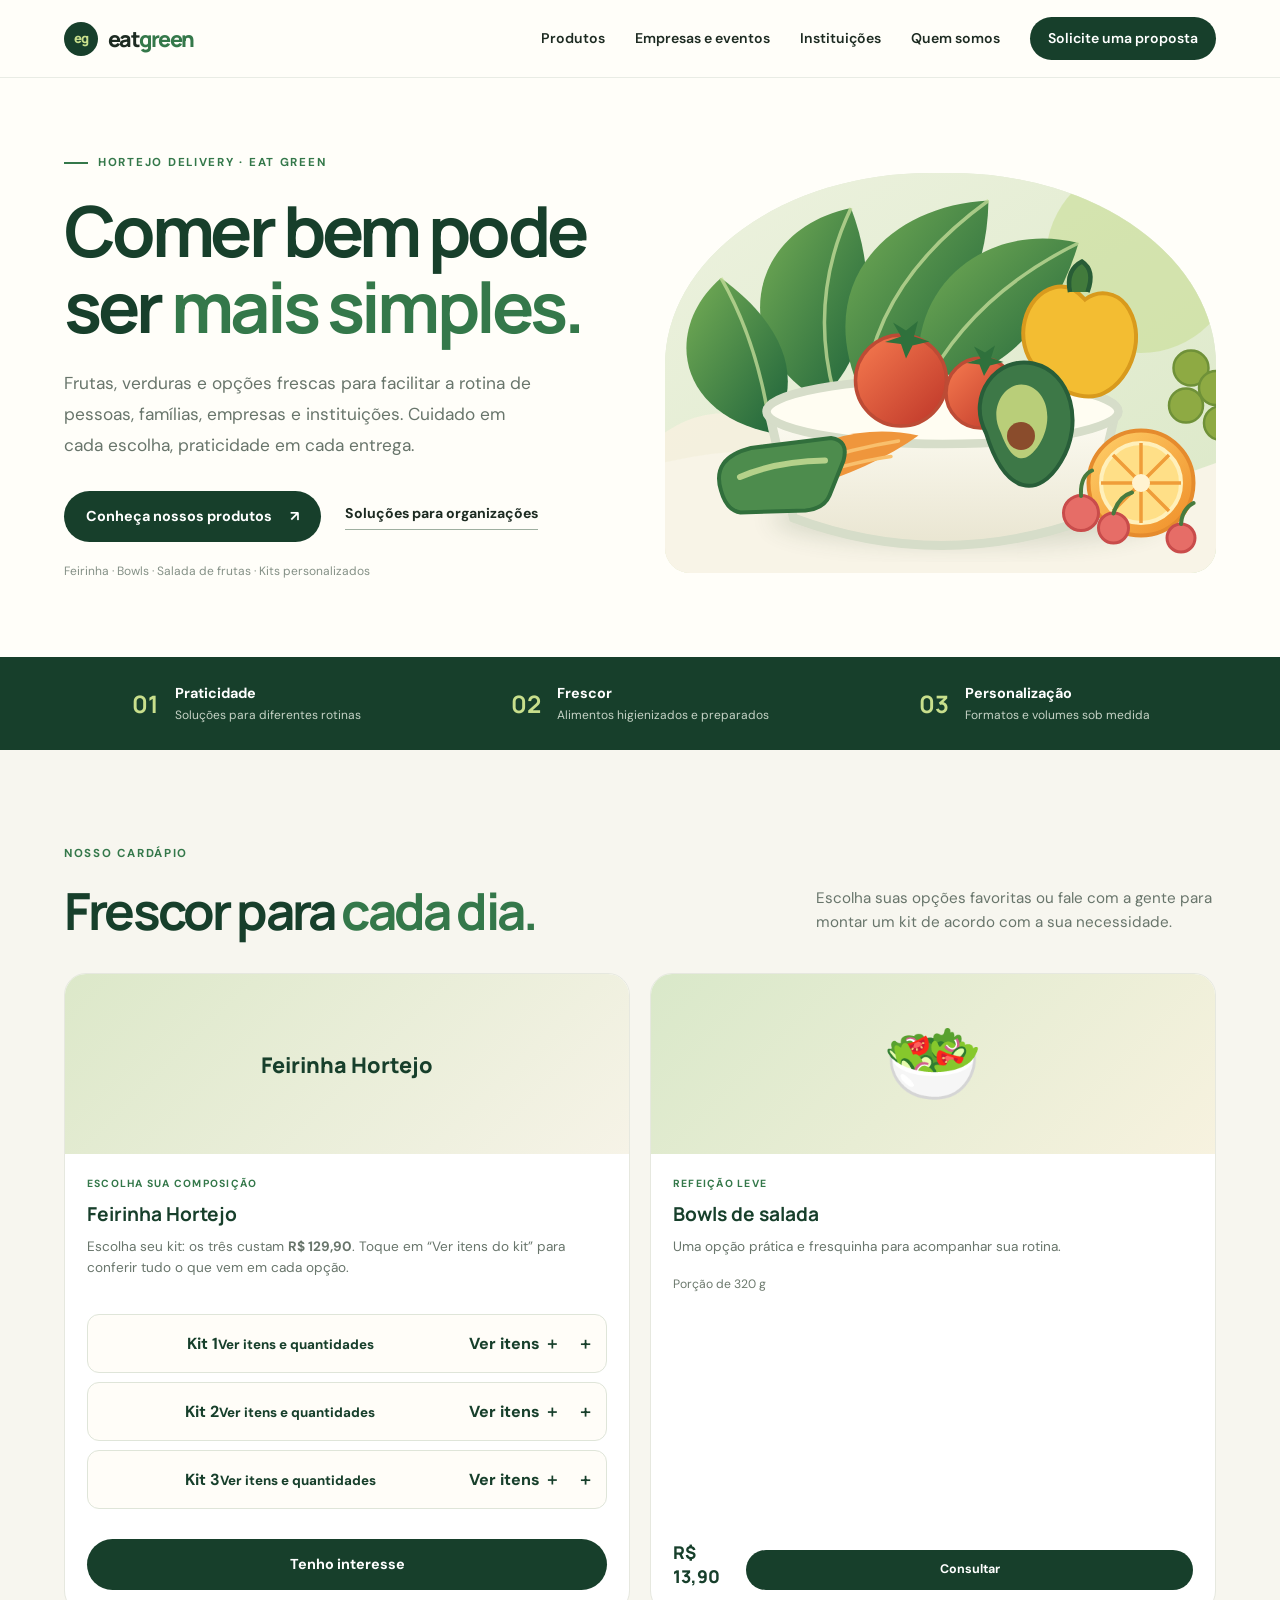
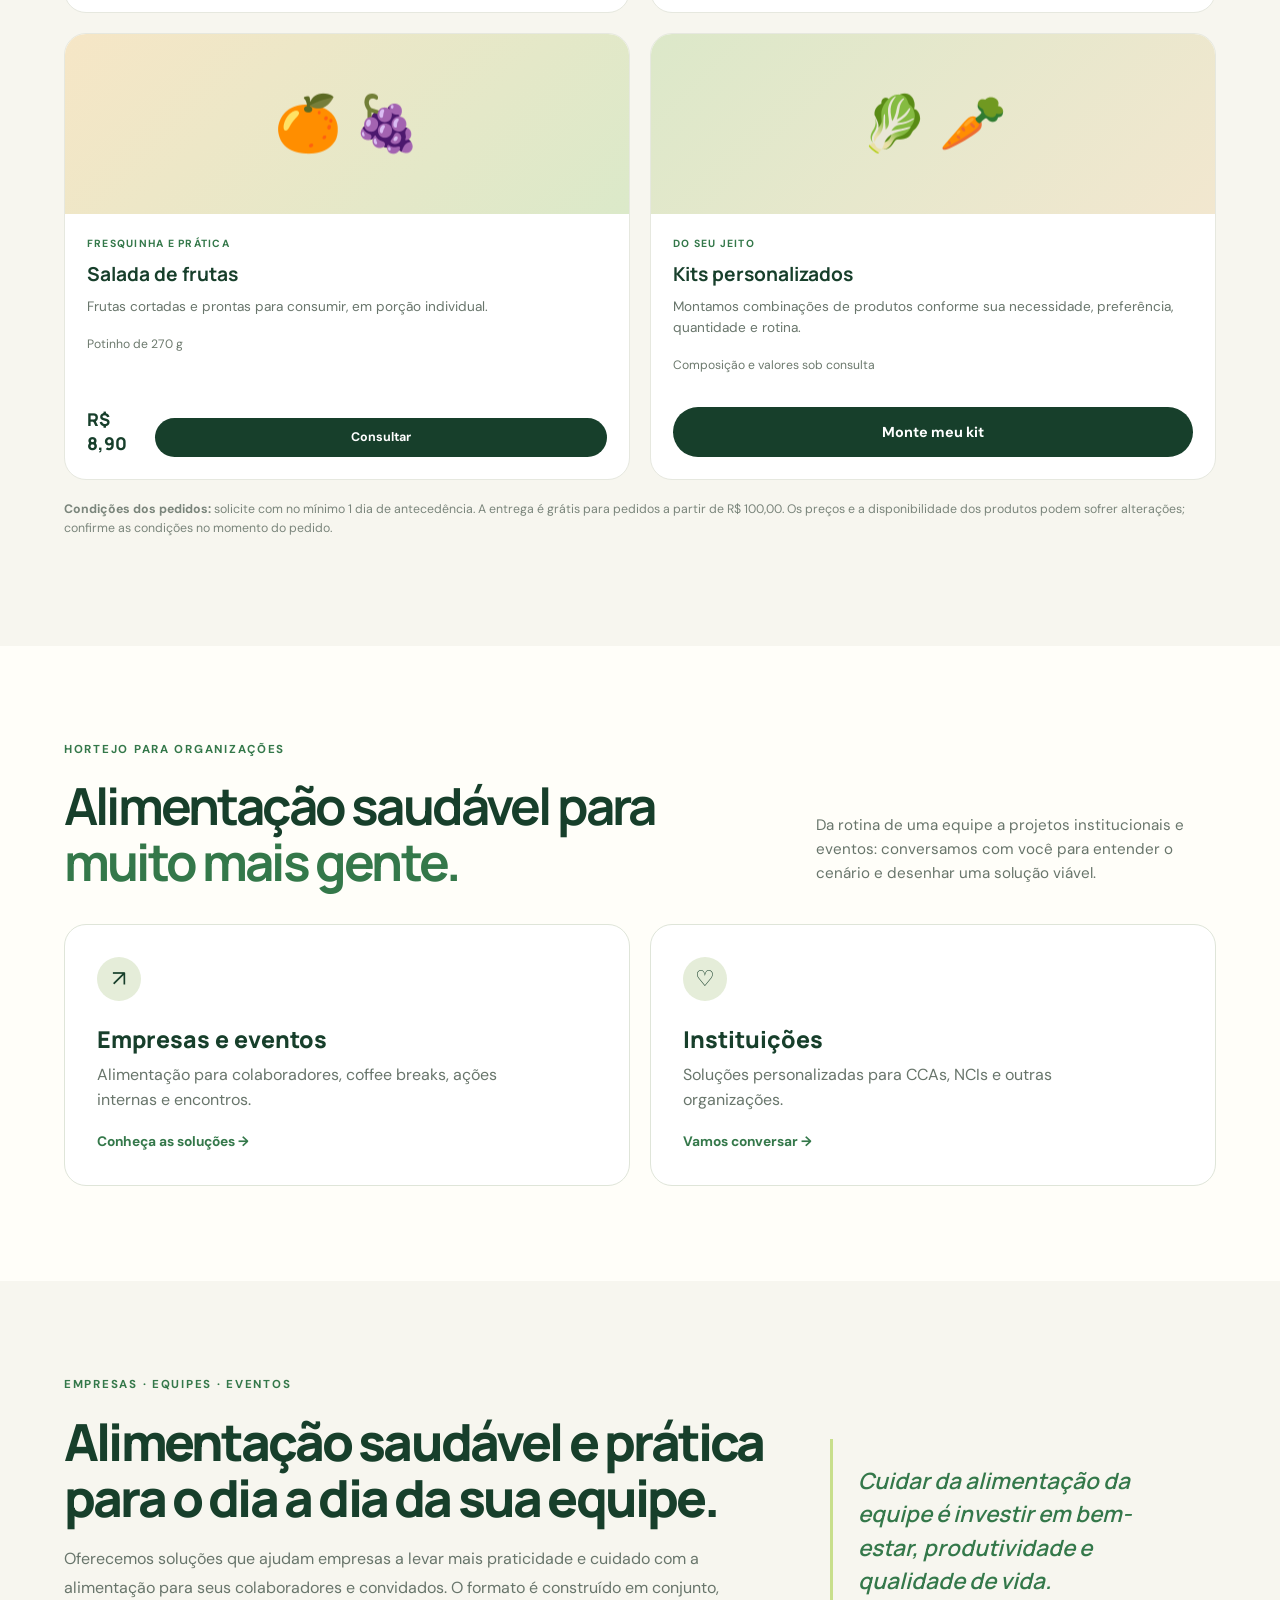
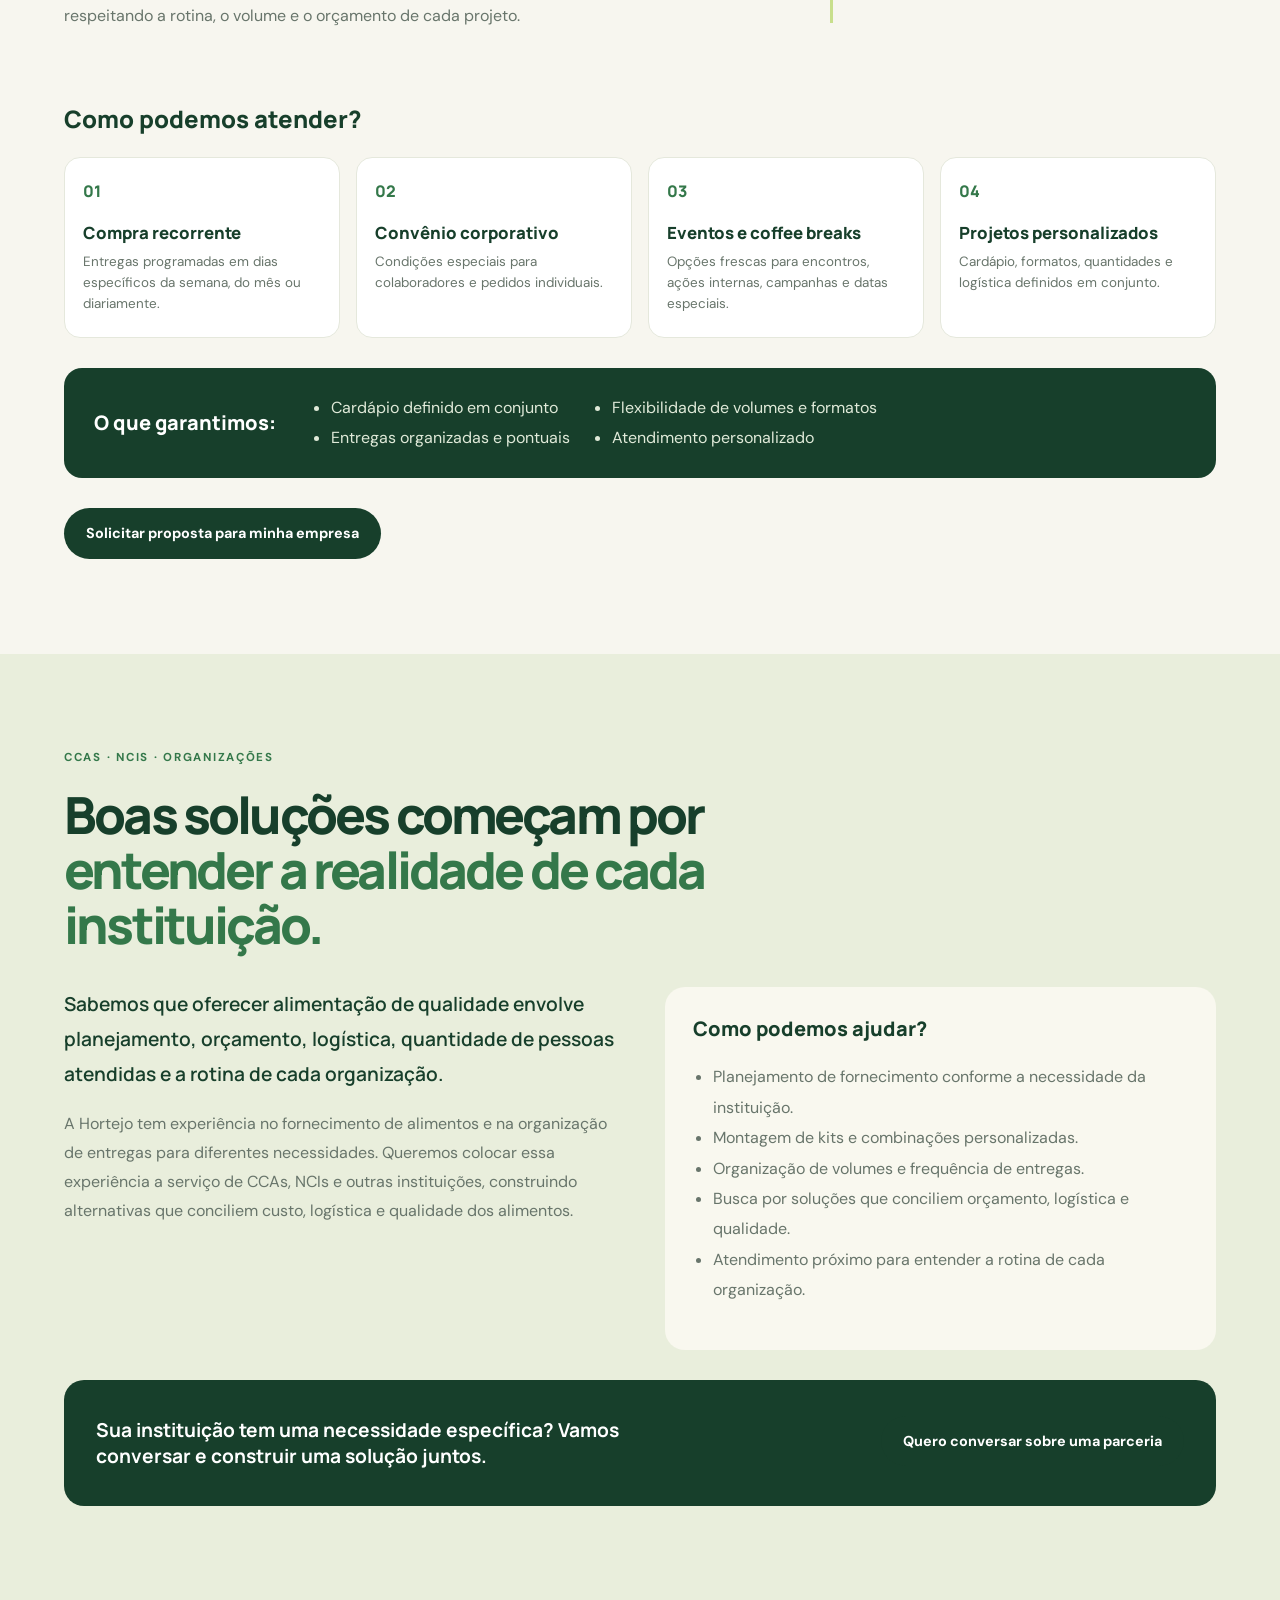
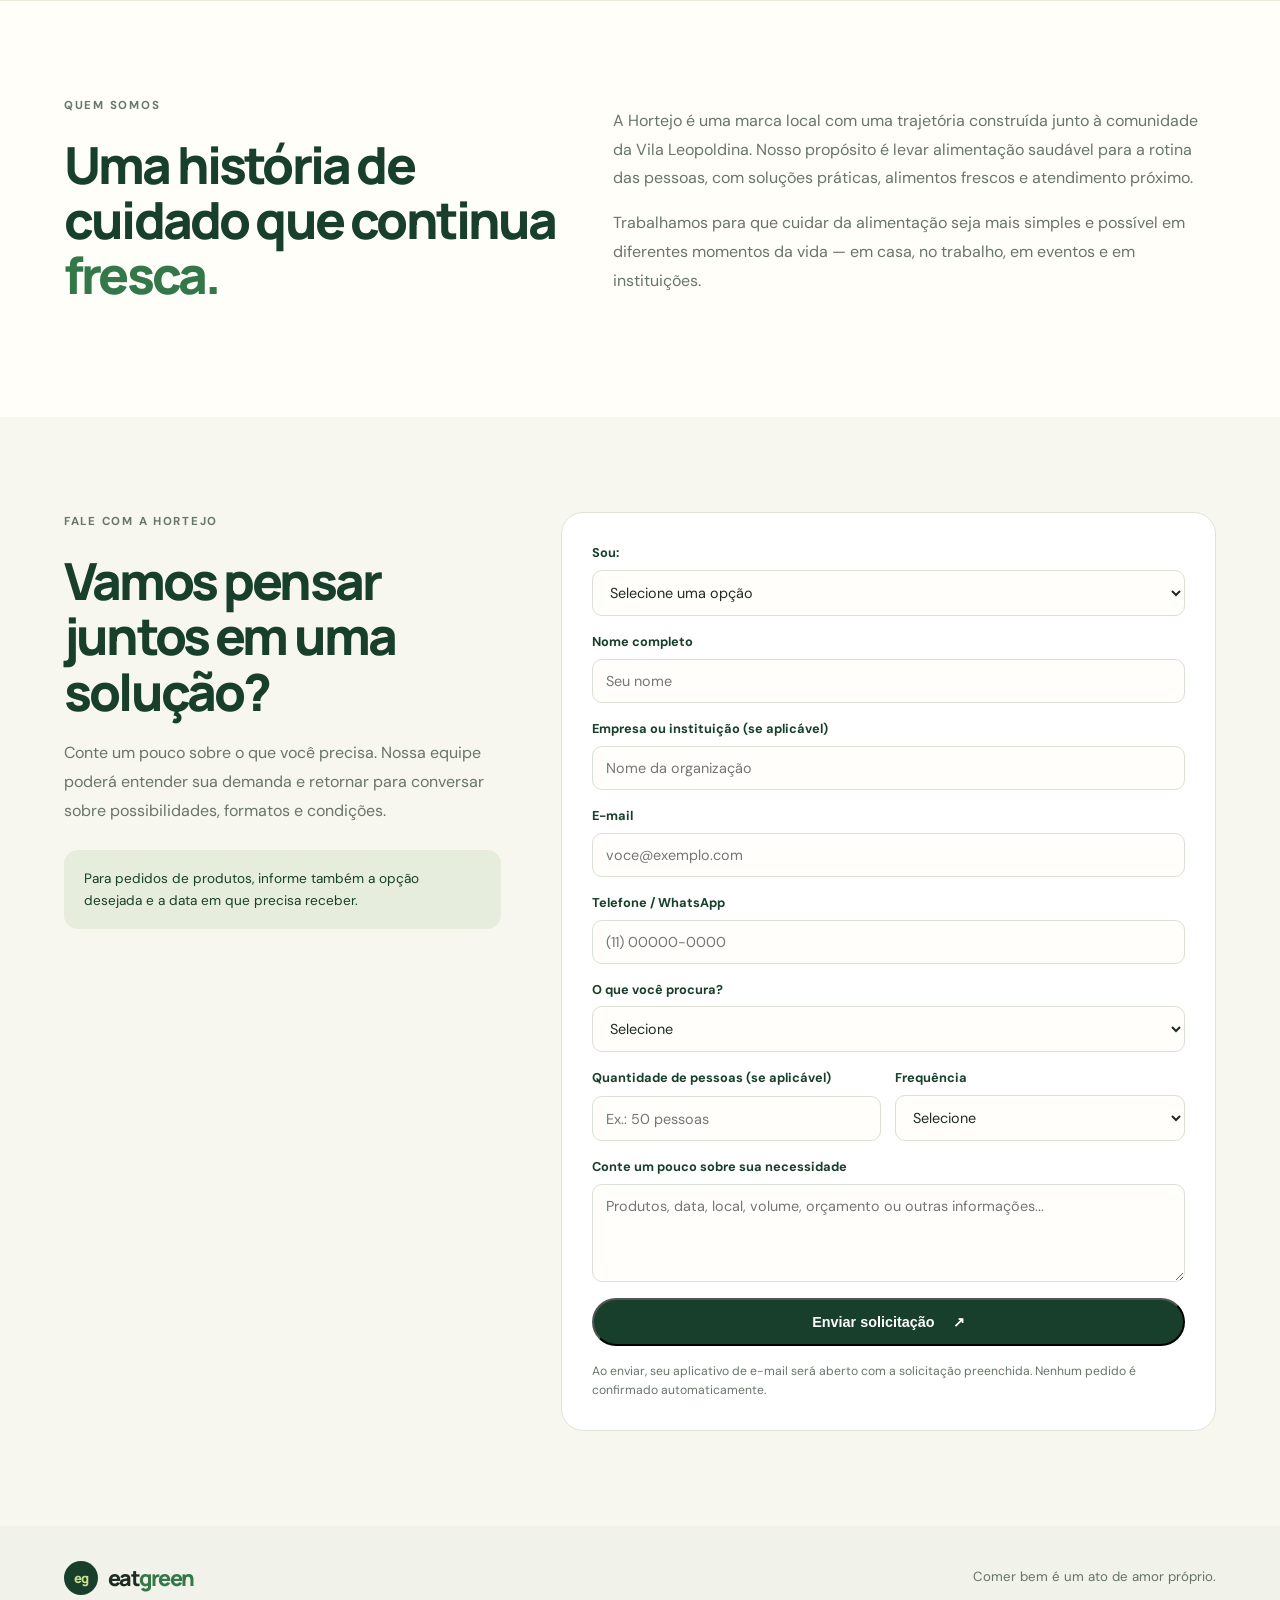
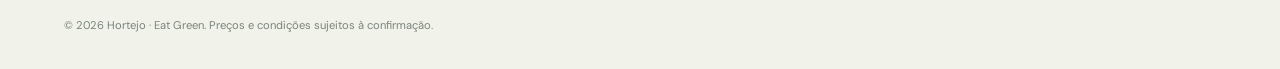
==== commit 1bbf1ae0: "Renomeia opções da Feirinha como Kits e destaca ação para ver itens" ====
--- a/index.html
+++ b/index.html
@@ -55,15 +55,15 @@
             <div class="product-body">
               <span class="product-category">ESCOLHA SUA COMPOSIÇÃO</span>
               <h3>Feirinha Hortejo</h3>
-              <p>Três opções de feirinha, cada uma por <strong>R$ 129,90</strong>. Confira exatamente o que acompanha cada composição:</p>
+              <p>Escolha seu kit: os três custam <strong>R$ 129,90</strong>. Toque em “Ver itens do kit” para conferir tudo o que vem em cada opção.</p>
               <div class="feirinha-options">
-                <details class="feirinha-option"><summary><strong>Opção 1</strong><span>R$ 129,90</span></summary><ul>
+                <details class="feirinha-option"><summary><span class="kit-summary-main"><strong>Kit 1</strong><small>Ver itens e quantidades</small></span><span class="kit-summary-action">Ver itens <b>＋</b></span></summary><ul>
                   <li>Alface crespa — 1 unidade</li><li>Rúcula — 1 unidade</li><li>Escarola — 1 unidade</li><li>Espinafre — 1 unidade</li><li>Cheiro-verde — 1 unidade</li><li>Abobrinha — 500 g</li><li>Cenoura — 500 g</li><li>Beterraba — 500 g</li><li>Batata — 650 g</li><li>Cebola — 500 g</li><li>Abacaxi — 1 unidade</li><li>Banana nanica — ½ dúzia</li><li>Banana prata — ½ dúzia</li><li>Uva sem semente — 500 g</li><li>Laranja — 1 dúzia</li><li>Tomate — 500 g</li><li>Ovos — ½ dúzia</li>
                 </ul></details>
-                <details class="feirinha-option"><summary><strong>Opção 2</strong><span>R$ 129,90</span></summary><ul>
+                <details class="feirinha-option"><summary><span class="kit-summary-main"><strong>Kit 2</strong><small>Ver itens e quantidades</small></span><span class="kit-summary-action">Ver itens <b>＋</b></span></summary><ul>
                   <li>Alface americana — 1 unidade</li><li>Rúcula — 1 unidade</li><li>Escarola — 1 unidade</li><li>Cebolinha — 1 unidade</li><li>Cheiro-verde — 1 unidade</li><li>Chuchu — 500 g</li><li>Cenoura — 500 g</li><li>Abóbora — 1 bandeja</li><li>Batata — 650 g</li><li>Cebola — 500 g</li><li>Melão — 1 unidade</li><li>Banana nanica — ½ dúzia</li><li>Banana prata — ½ dúzia</li><li>Uva sem semente — 500 g</li><li>Laranja — 1 dúzia</li><li>Tomate — 500 g</li><li>Ovos — ½ dúzia</li>
                 </ul></details>
-                <details class="feirinha-option"><summary><strong>Opção 3</strong><span>R$ 129,90</span></summary><ul>
+                <details class="feirinha-option"><summary><span class="kit-summary-main"><strong>Kit 3</strong><small>Ver itens e quantidades</small></span><span class="kit-summary-action">Ver itens <b>＋</b></span></summary><ul>
                   <li>Alface lisa — 1 unidade</li><li>Rúcula — 1 unidade</li><li>Escarola — 1 unidade</li><li>Almeirão — 1 unidade</li><li>Cheiro-verde — 1 unidade</li><li>Mandioquinha — 500 g</li><li>Cenoura — 500 g</li><li>Batata-doce — 650 g</li><li>Batata — 650 g</li><li>Cebola — 500 g</li><li>Manga — 2 unidades</li><li>Banana nanica — ½ dúzia</li><li>Banana prata — ½ dúzia</li><li>Uva sem semente — 500 g</li><li>Laranja — 1 dúzia</li><li>Tomate — 500 g</li><li>Ovos — ½ dúzia</li>
                 </ul></details>
               </div>
--- a/styles.css
+++ b/styles.css
@@ -74,3 +74,15 @@
 html,body{cursor:var(--leaf-cursor)}
 a,button,[role="button"],input[type="submit"]{cursor:var(--leaf-cursor)}
 input,textarea,select,[contenteditable="true"]{cursor:text}
+
+/* Detalhamento das três composições da Feirinha Hortejo */
+.feirinha-options{display:grid;gap:9px;margin:18px 0}
+.feirinha-option{border:1px solid var(--line);border-radius:12px;background:#fffdf8;overflow:hidden}
+.feirinha-option summary{list-style:none;display:flex;align-items:center;justify-content:space-between;gap:12px;padding:13px 15px;cursor:pointer;color:var(--forest)}
+.feirinha-option summary::-webkit-details-marker{display:none}
+.feirinha-option summary:after{content:"+";font-size:1.25rem;font-weight:500;color:var(--forest);margin-left:8px}
+.feirinha-option[open] summary:after{content:"−"}
+.feirinha-option summary span{margin-left:auto;font-weight:800;white-space:nowrap}
+.feirinha-option ul{list-style:none;margin:0;padding:4px 15px 14px;display:grid;grid-template-columns:repeat(2,minmax(0,1fr));gap:0 16px;border-top:1px solid var(--line)}
+.feirinha-option li{padding:7px 0;border-bottom:1px solid #edf0e7;font-size:.86rem;line-height:1.35}
+@media(max-width:520px){.feirinha-option ul{grid-template-columns:1fr}}
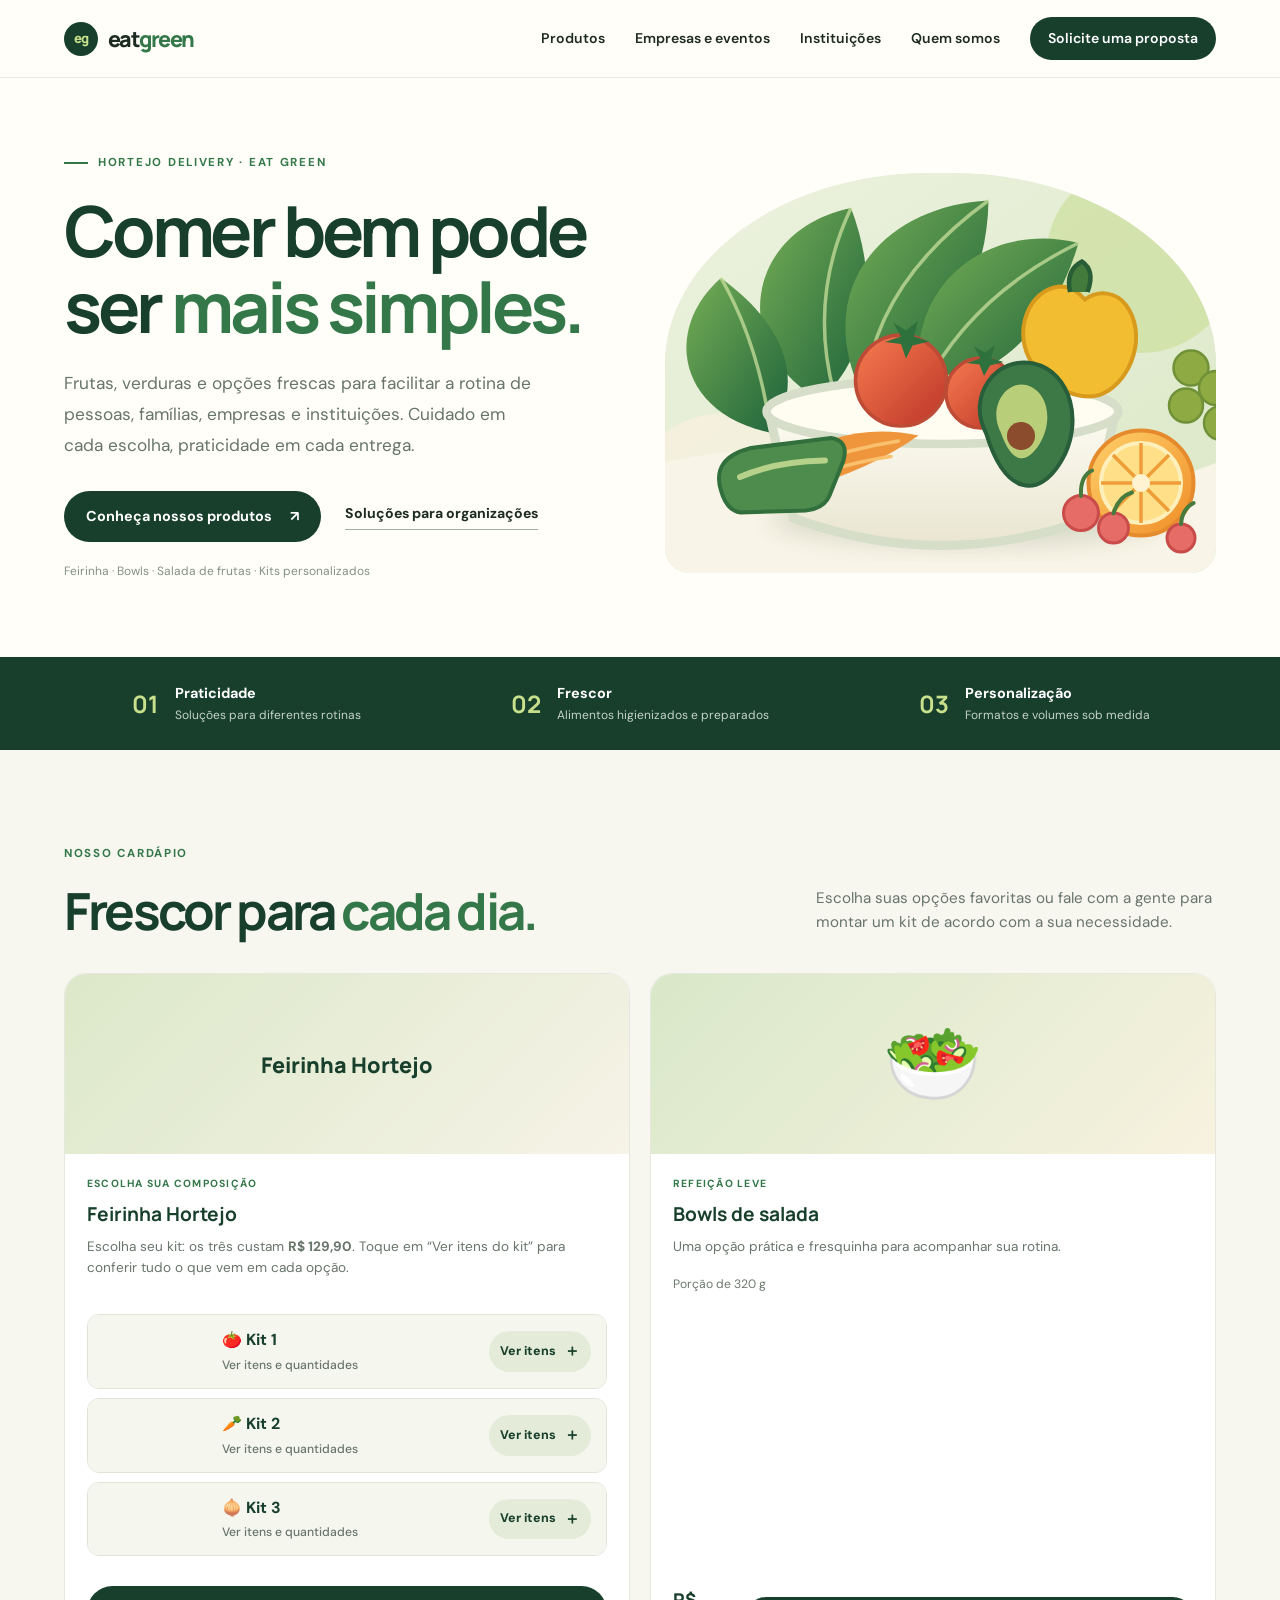
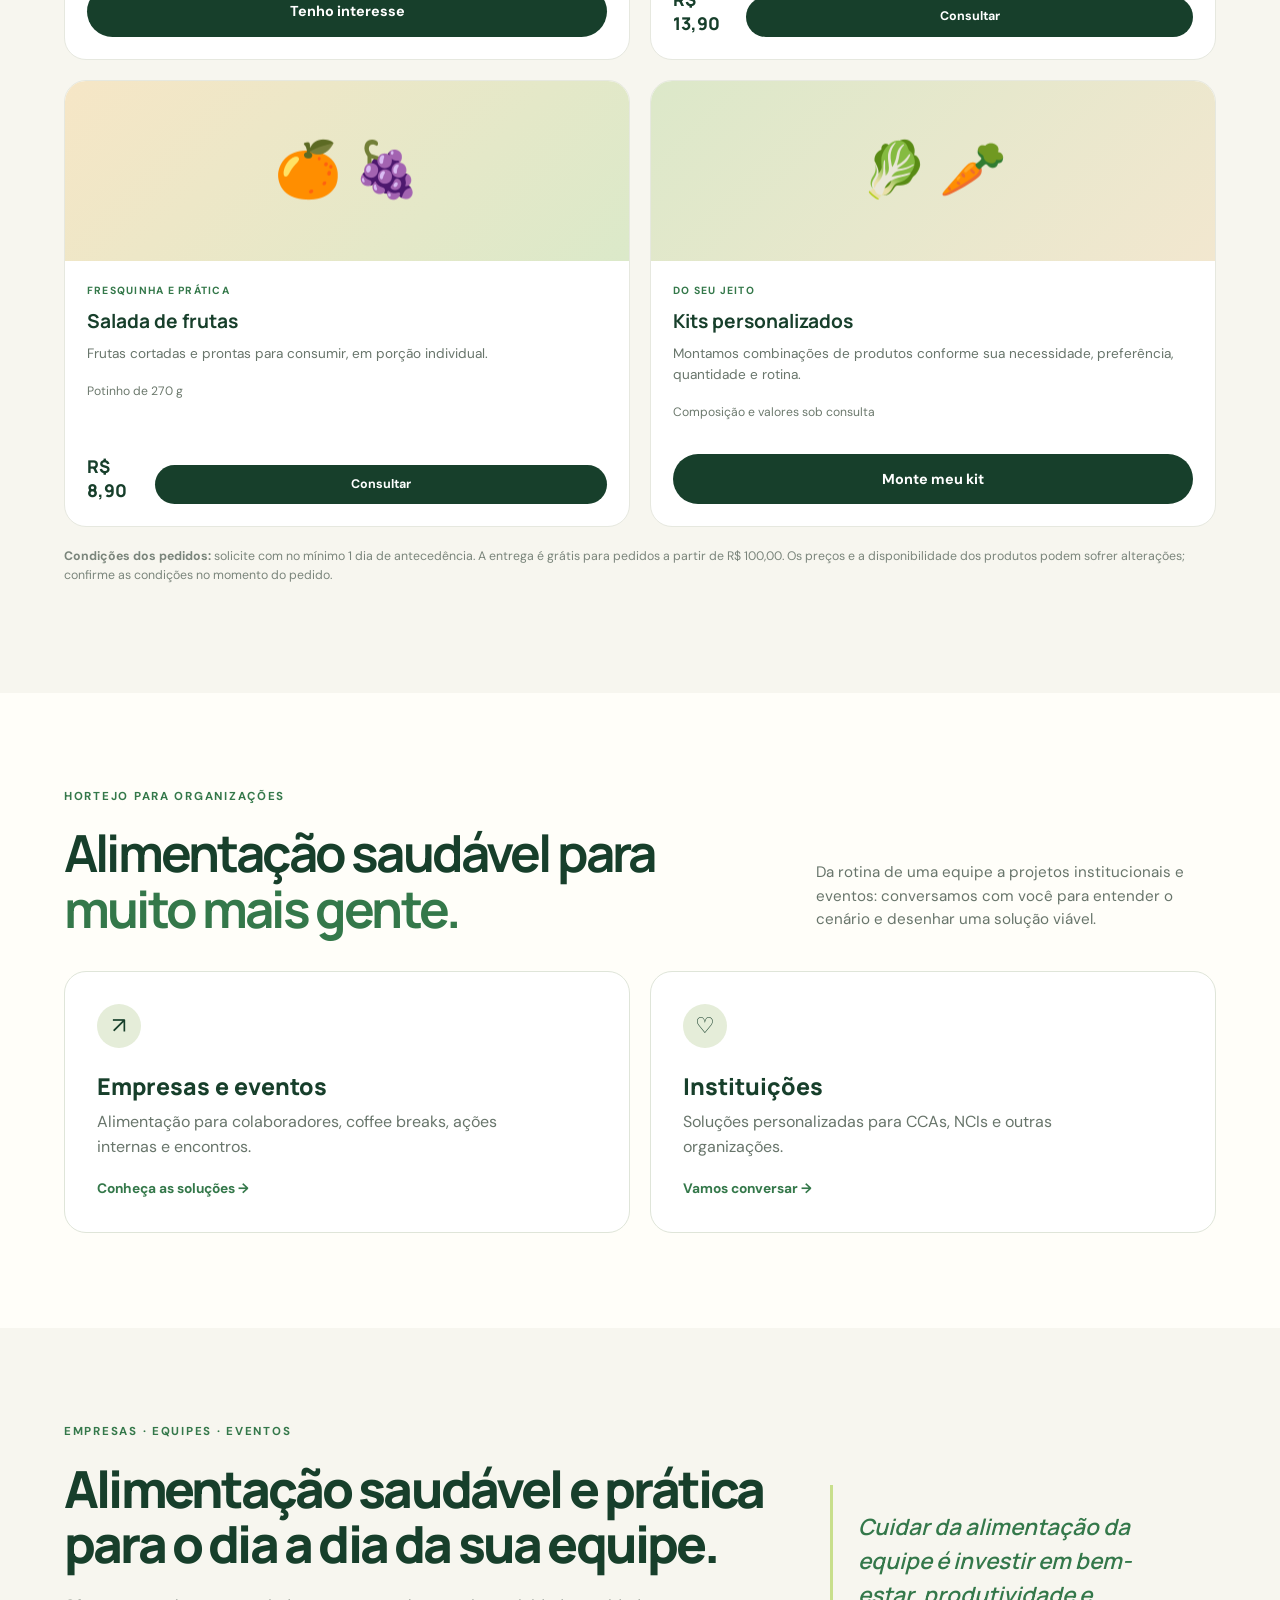
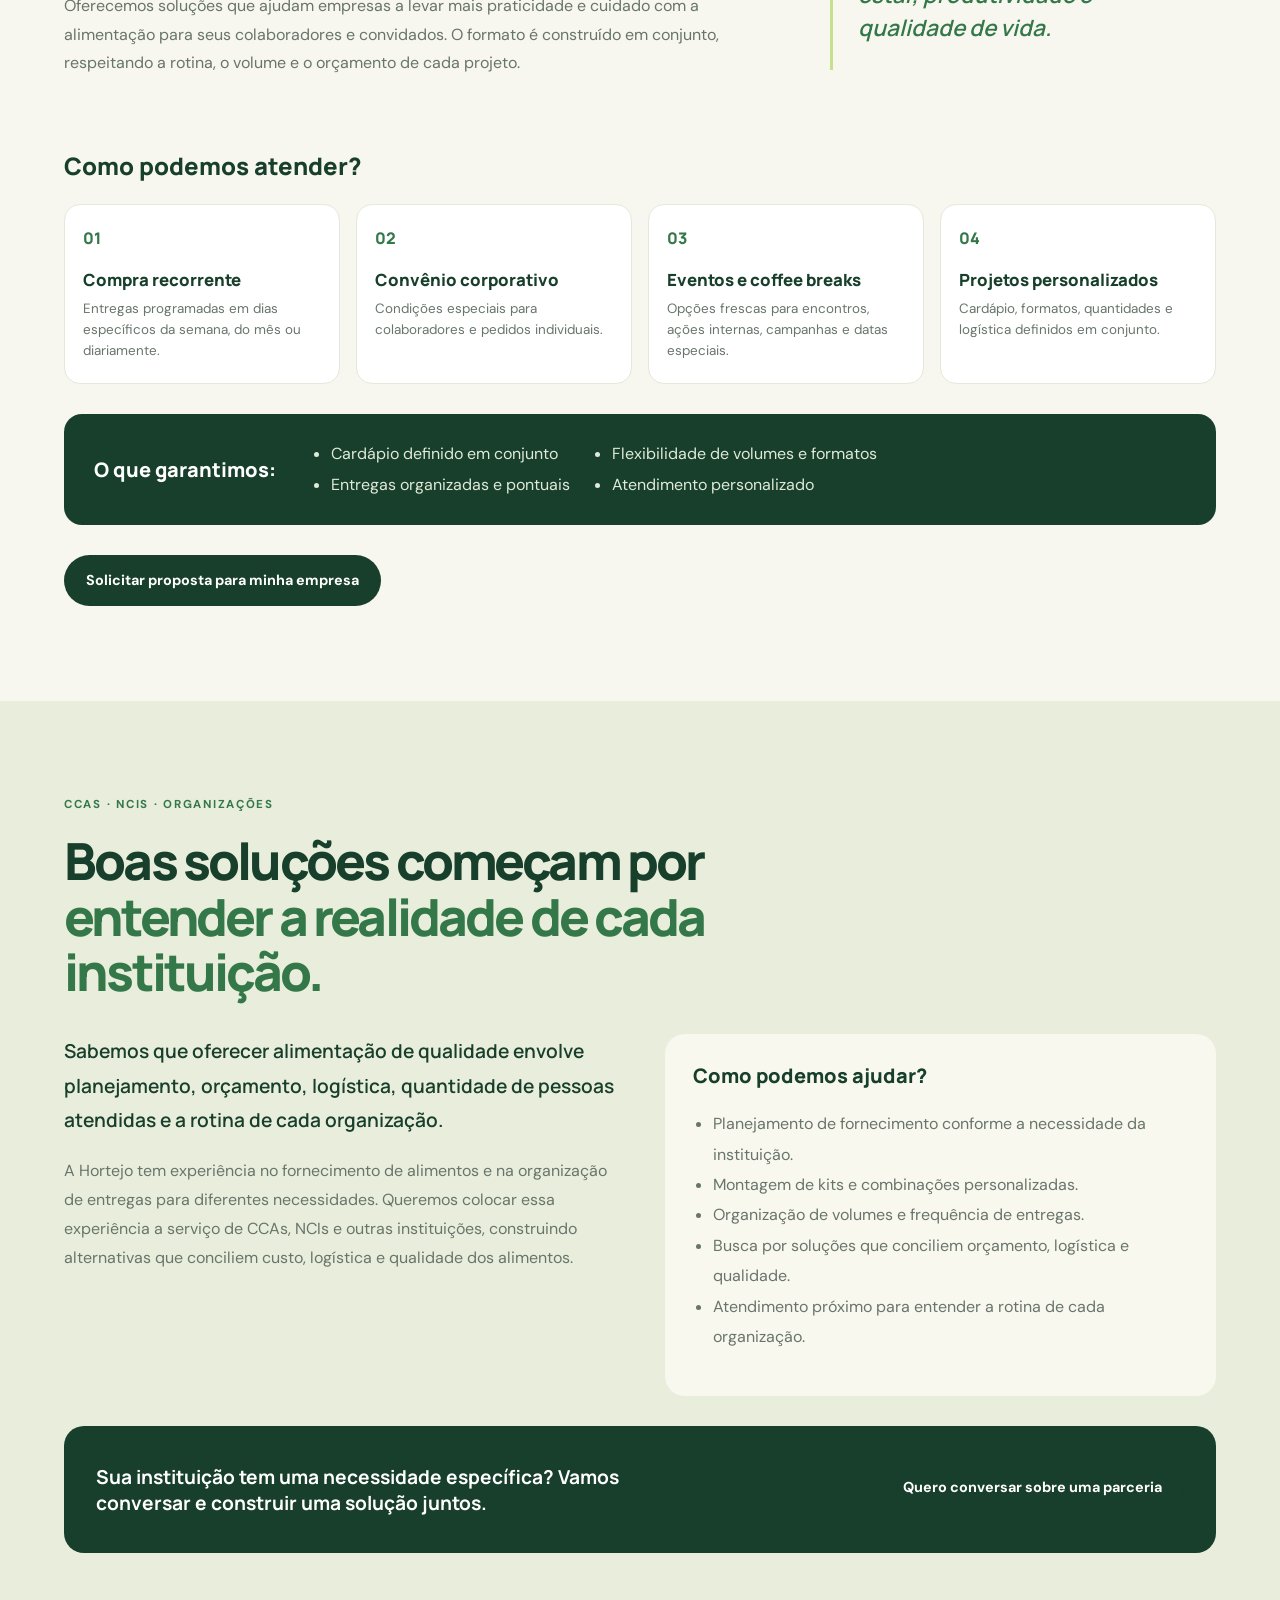
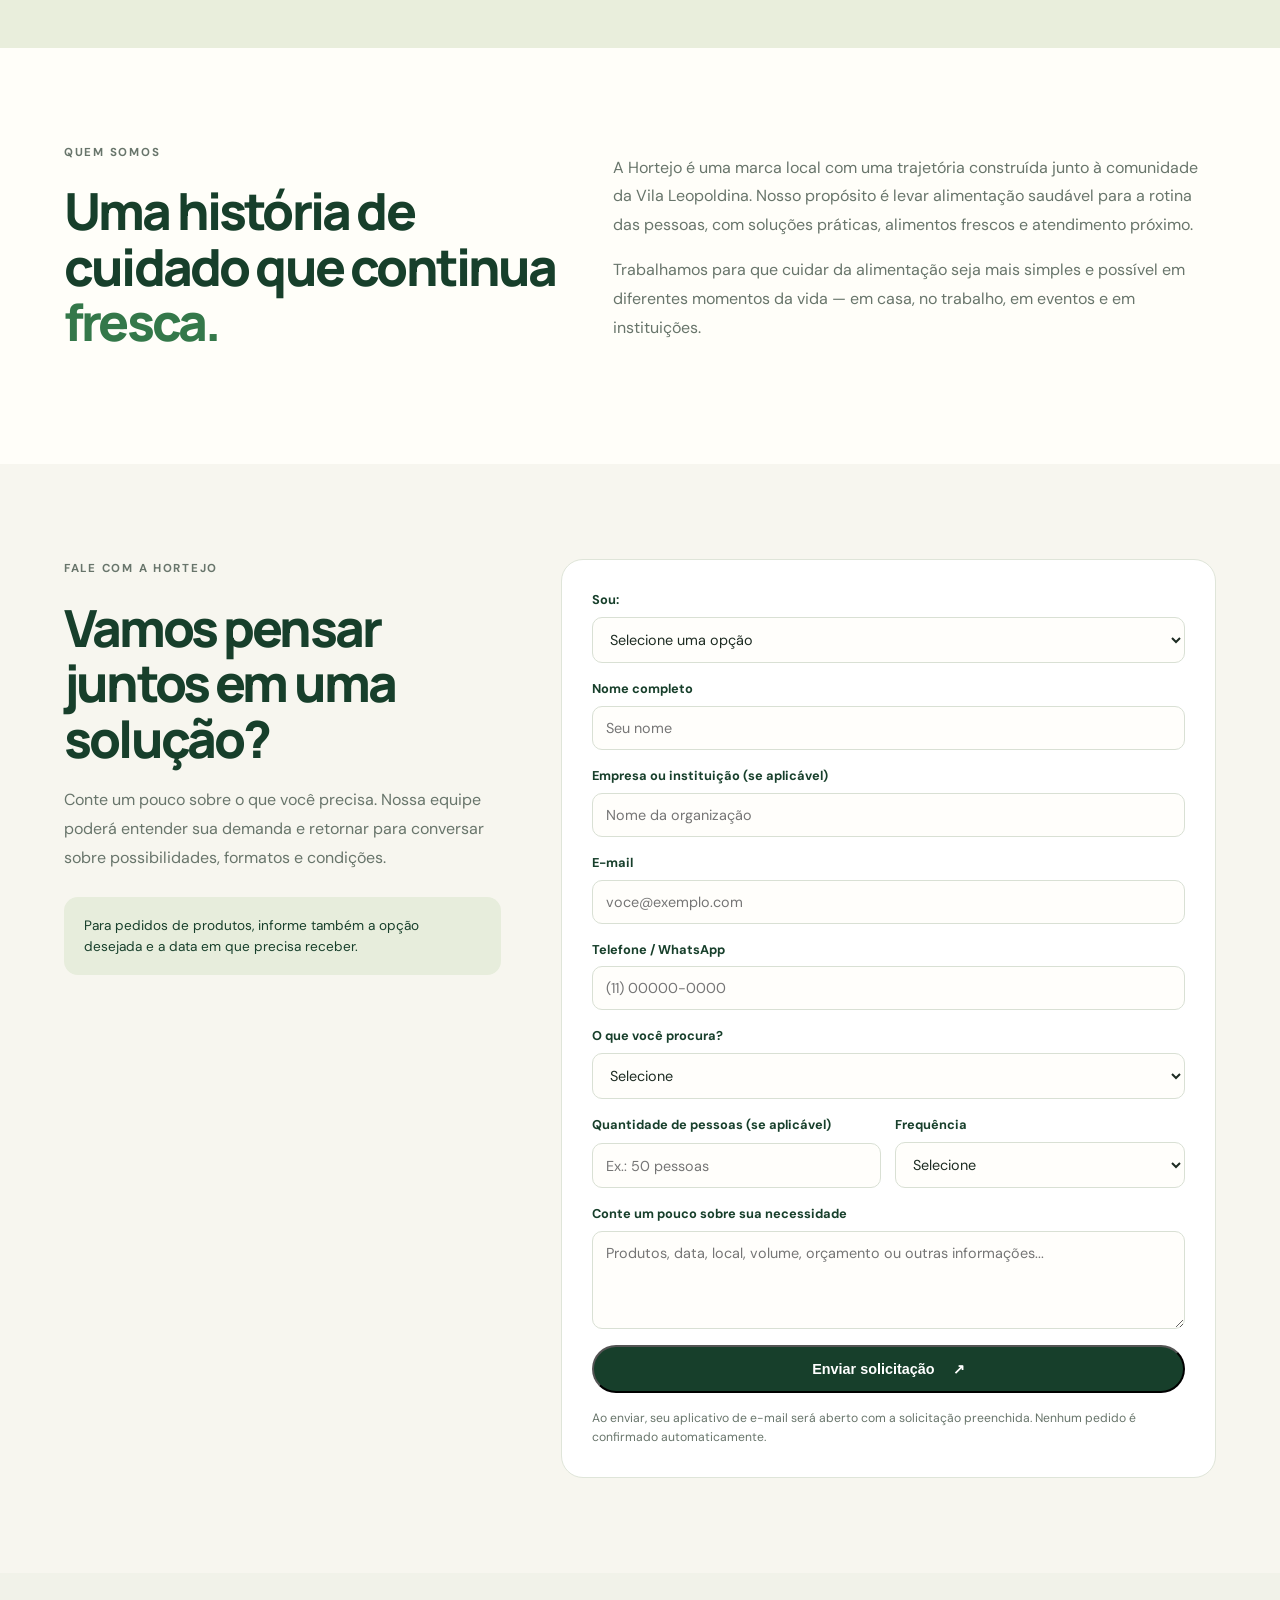
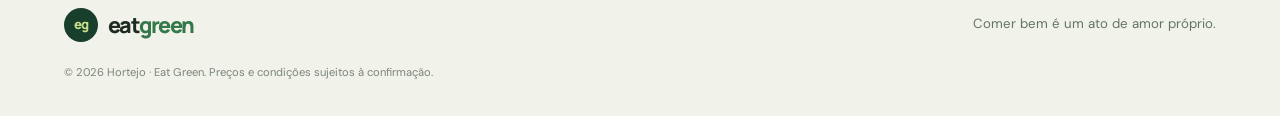
==== commit 98e5e603: "Adiciona ícones aos kits da feirinha" ====
--- a/index.html
+++ b/index.html
@@ -57,13 +57,13 @@
               <h3>Feirinha Hortejo</h3>
               <p>Escolha seu kit: os três custam <strong>R$ 129,90</strong>. Toque em “Ver itens do kit” para conferir tudo o que vem em cada opção.</p>
               <div class="feirinha-options">
-                <details class="feirinha-option"><summary><span class="kit-summary-main"><strong>Kit 1</strong><small>Ver itens e quantidades</small></span><span class="kit-summary-action">Ver itens <b>＋</b></span></summary><ul>
+                <details class="feirinha-option"><summary><span class="kit-summary-main"><strong><span class="kit-icon" role="img" aria-label="tomate">🍅</span> Kit 1</strong><small>Ver itens e quantidades</small></span><span class="kit-summary-action">Ver itens <b>＋</b></span></summary><ul>
                   <li>Alface crespa — 1 unidade</li><li>Rúcula — 1 unidade</li><li>Escarola — 1 unidade</li><li>Espinafre — 1 unidade</li><li>Cheiro-verde — 1 unidade</li><li>Abobrinha — 500 g</li><li>Cenoura — 500 g</li><li>Beterraba — 500 g</li><li>Batata — 650 g</li><li>Cebola — 500 g</li><li>Abacaxi — 1 unidade</li><li>Banana nanica — ½ dúzia</li><li>Banana prata — ½ dúzia</li><li>Uva sem semente — 500 g</li><li>Laranja — 1 dúzia</li><li>Tomate — 500 g</li><li>Ovos — ½ dúzia</li>
                 </ul></details>
-                <details class="feirinha-option"><summary><span class="kit-summary-main"><strong>Kit 2</strong><small>Ver itens e quantidades</small></span><span class="kit-summary-action">Ver itens <b>＋</b></span></summary><ul>
+                <details class="feirinha-option"><summary><span class="kit-summary-main"><strong><span class="kit-icon" role="img" aria-label="cenoura">🥕</span> Kit 2</strong><small>Ver itens e quantidades</small></span><span class="kit-summary-action">Ver itens <b>＋</b></span></summary><ul>
                   <li>Alface americana — 1 unidade</li><li>Rúcula — 1 unidade</li><li>Escarola — 1 unidade</li><li>Cebolinha — 1 unidade</li><li>Cheiro-verde — 1 unidade</li><li>Chuchu — 500 g</li><li>Cenoura — 500 g</li><li>Abóbora — 1 bandeja</li><li>Batata — 650 g</li><li>Cebola — 500 g</li><li>Melão — 1 unidade</li><li>Banana nanica — ½ dúzia</li><li>Banana prata — ½ dúzia</li><li>Uva sem semente — 500 g</li><li>Laranja — 1 dúzia</li><li>Tomate — 500 g</li><li>Ovos — ½ dúzia</li>
                 </ul></details>
-                <details class="feirinha-option"><summary><span class="kit-summary-main"><strong>Kit 3</strong><small>Ver itens e quantidades</small></span><span class="kit-summary-action">Ver itens <b>＋</b></span></summary><ul>
+                <details class="feirinha-option"><summary><span class="kit-summary-main"><strong><span class="kit-icon" role="img" aria-label="cebola">🧅</span> Kit 3</strong><small>Ver itens e quantidades</small></span><span class="kit-summary-action">Ver itens <b>＋</b></span></summary><ul>
                   <li>Alface lisa — 1 unidade</li><li>Rúcula — 1 unidade</li><li>Escarola — 1 unidade</li><li>Almeirão — 1 unidade</li><li>Cheiro-verde — 1 unidade</li><li>Mandioquinha — 500 g</li><li>Cenoura — 500 g</li><li>Batata-doce — 650 g</li><li>Batata — 650 g</li><li>Cebola — 500 g</li><li>Manga — 2 unidades</li><li>Banana nanica — ½ dúzia</li><li>Banana prata — ½ dúzia</li><li>Uva sem semente — 500 g</li><li>Laranja — 1 dúzia</li><li>Tomate — 500 g</li><li>Ovos — ½ dúzia</li>
                 </ul></details>
               </div>
--- a/styles.css
+++ b/styles.css
@@ -86,3 +86,16 @@
 .feirinha-option ul{list-style:none;margin:0;padding:4px 15px 14px;display:grid;grid-template-columns:repeat(2,minmax(0,1fr));gap:0 16px;border-top:1px solid var(--line)}
 .feirinha-option li{padding:7px 0;border-bottom:1px solid #edf0e7;font-size:.86rem;line-height:1.35}
 @media(max-width:520px){.feirinha-option ul{grid-template-columns:1fr}}
+
+/* Chamadas mais claras para abrir a composição de cada kit */
+.feirinha-option summary{background:#f5f7ef;min-height:68px}
+.kit-summary-main{display:flex;flex-direction:column;gap:3px}
+.kit-summary-main strong{font-size:1rem}
+.kit-summary-main small{font-size:.76rem;font-weight:500;color:var(--muted)}
+.kit-summary-action{display:flex;align-items:center;gap:8px;padding:8px 11px;border-radius:999px;background:#e4ecd9;color:var(--forest);font-size:.78rem;font-weight:800;white-space:nowrap}
+.kit-summary-action b{font-size:1rem}
+.feirinha-option[open] .kit-summary-action{background:var(--forest);color:white}
+.feirinha-option[open] .kit-summary-action b{transform:rotate(45deg)}
+.feirinha-option summary:after{display:none}
+.feirinha-option[open] summary{border-bottom:1px solid var(--line)}
+@media(max-width:380px){.kit-summary-action{font-size:0;gap:0}.kit-summary-action b{font-size:1.1rem}}
